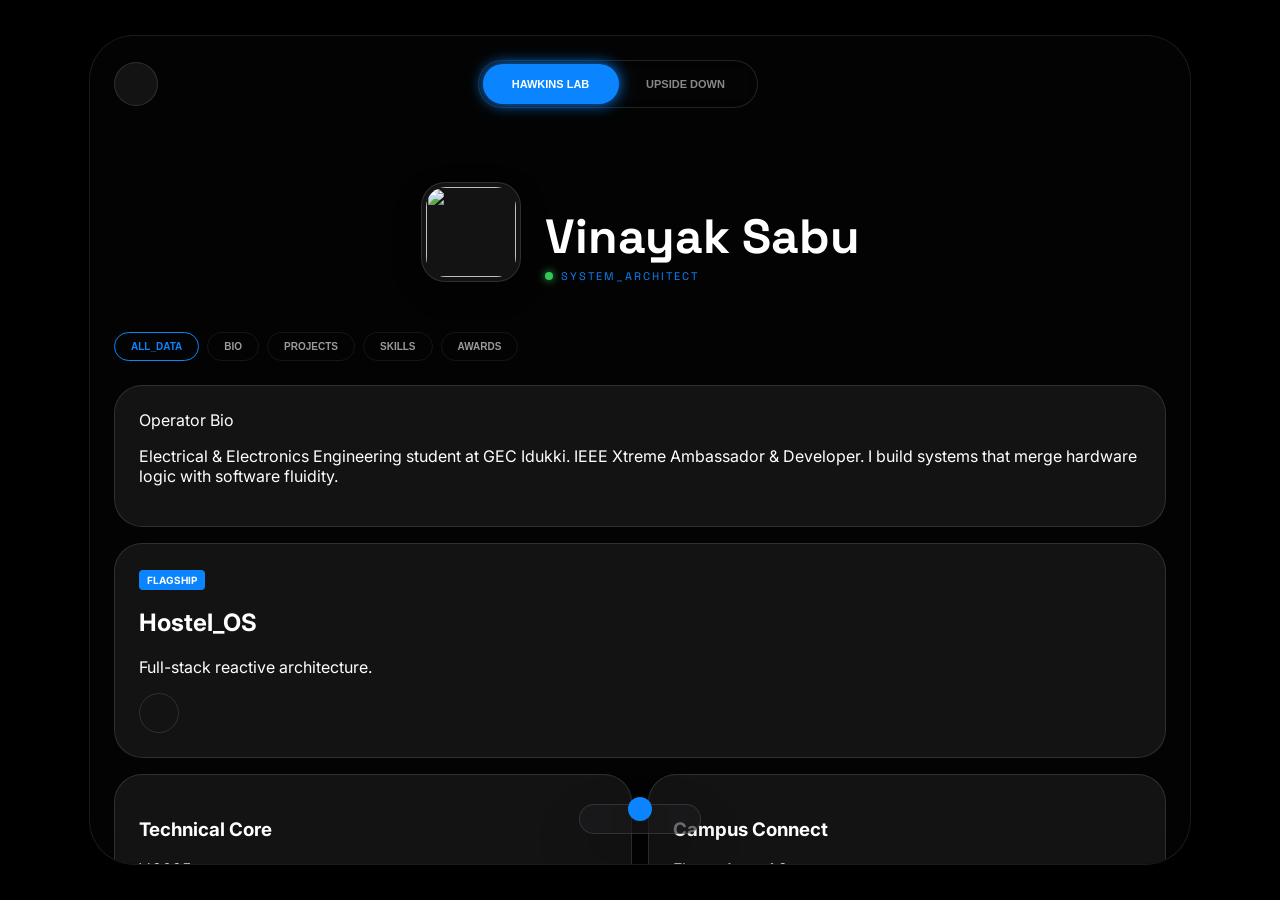
==== index.html @ 70ebb0f2 "vinayaksabu.dev" ====
<!DOCTYPE html>
<html lang="en">
<head>
    <meta charset="UTF-8">
    <meta name="viewport" content="width=device-width, initial-scale=1.0, maximum-scale=1.0, user-scalable=no">
    <title>Vinayak Sabu | Hawkins OS</title>
    
    <link rel="preconnect" href="https://fonts.googleapis.com">
    <link href="https://fonts.googleapis.com/css2?family=Inter:wght@400;500;600&family=Space+Grotesk:wght@500;700&display=swap" rel="stylesheet">
    
    <script src="https://cdn.tailwindcss.com"></script>
    <script src="https://unpkg.com/lucide@latest"></script>

    <link rel="stylesheet" href="style.css">
</head>
<body class="mode-eng theme-dark">

    <div class="bg-layer bg-lab"></div>
    <div class="bg-layer bg-upside"></div>
    <div class="particles-container"></div>
    <div class="vignette"></div>

    <main class="ios-frame">
        
        <header class="top-bar">
            <button class="circle-btn theme-toggle-btn" onclick="toggleTheme()">
                <div class="icon-stack">
                    <i data-lucide="sun" class="icon-sun"></i>
                    <i data-lucide="moon" class="icon-moon"></i>
                </div>
            </button>

            <div class="liquid-switch">
                <div class="blob-pill"></div>
                <button id="btn-eng" class="switch-txt active" onclick="setTab('eng')">HAWKINS LAB</button>
                <button id="btn-create" class="switch-txt" onclick="setTab('create')">UPSIDE DOWN</button>
            </div>

            <div style="width: 44px;"></div>
        </header>

        <div class="scroll-canvas">
            
            <div class="hero-id-container">
                <div class="hero-avatar-frame">
                    <img id="profile-img" src="https://images.unsplash.com/photo-1507003211169-0a1dd7228f2d?w=400&h=400&fit=crop" class="hero-img">
                    <div class="scan-line"></div>
                </div>
                <div class="hero-text-block">
                    <h1 class="glitch-name" data-text="Vinayak Sabu">Vinayak Sabu</h1>
                    <div class="id-badge">
                        <span class="status-indicator"></span>
                        <span id="role-label" class="mono-label">SYSTEM_ARCHITECT</span>
                    </div>
                </div>
            </div>

            <div class="content-grid">
                
                <div id="view-eng" class="view-layer active">
                    
                    <div class="filter-bar">
                        <button class="filter-btn active" onclick="filterGrid('all')">ALL_DATA</button>
                        <button class="filter-btn" onclick="filterGrid('about')">BIO</button>
                        <button class="filter-btn" onclick="filterGrid('project')">PROJECTS</button>
                        <button class="filter-btn" onclick="filterGrid('skill')">SKILLS</button>
                        <button class="filter-btn" onclick="filterGrid('award')">AWARDS</button>
                    </div>

                    <div class="bento-layout">
                        
                        <div class="glass-card full-width-card item-about">
                            <div class="p-6 flex flex-col justify-center h-full">
                                <div class="flex items-center gap-2 mb-3 opacity-60">
                                    <i data-lucide="fingerprint" class="w-4 h-4 text-accent"></i>
                                    <span class="text-[10px] font-mono tracking-widest uppercase">Operator Bio</span>
                                </div>
                                <p class="text-sm leading-relaxed opacity-90">
                                    Electrical & Electronics Engineering student at GEC Idukki. <span class="text-accent font-bold">IEEE Xtreme Ambassador</span> & Developer. I build systems that merge hardware logic with software fluidity.
                                </p>
                            </div>
                        </div>

                        <div class="glass-card full-width-card item-project group" onclick="openModal('hostel')">
                            <div class="card-inner flex flex-row items-center justify-between h-full p-6">
                                <div class="flex flex-col justify-between h-full">
                                    <span class="tech-tag">FLAGSHIP</span>
                                    <div>
                                        <h2 class="text-3xl font-bold font-display mb-1 mt-4">Hostel_OS</h2>
                                        <p class="text-sm opacity-70">Full-stack reactive architecture.</p>
                                    </div>
                                </div>
                                <div class="arrow-circle">
                                    <i data-lucide="arrow-right" class="w-6 h-6 text-accent"></i>
                                </div>
                            </div>
                        </div>

                        <div class="glass-card card-tall item-skill">
                            <div class="p-6 h-full flex flex-col">
                                <div class="flex items-center justify-between mb-6">
                                    <div class="flex items-center gap-2">
                                        <i data-lucide="cpu" class="w-5 h-5 text-accent"></i>
                                        <h3 class="font-bold text-lg font-display">Technical Core</h3>
                                    </div>
                                    <span class="text-[10px] font-mono opacity-50 border border-current px-1 rounded">V.2025</span>
                                </div>
                                
                                <div class="space-y-4">
                                    <div>
                                        <div class="flex justify-between text-[10px] font-bold mb-1 opacity-80">
                                            <span>C++ / PYTHON</span>
                                            <span>95%</span>
                                        </div>
                                        <div class="h-1.5 w-full bg-current/10 rounded-full overflow-hidden">
                                            <div class="h-full bg-accent w-[95%]"></div>
                                        </div>
                                    </div>
                                    <div>
                                        <div class="flex justify-between text-[10px] font-bold mb-1 opacity-80">
                                            <span>REACT / NODE</span>
                                            <span>85%</span>
                                        </div>
                                        <div class="h-1.5 w-full bg-current/10 rounded-full overflow-hidden">
                                            <div class="h-full bg-accent w-[85%]"></div>
                                        </div>
                                    </div>
                                    <div class="flex flex-wrap gap-2 mt-4 pt-4 border-t border-current/10">
                                        <span class="skill-pill">Firebase</span>
                                        <span class="skill-pill">SQL</span>
                                        <span class="skill-pill">Git</span>
                                        <span class="skill-pill">Flutter</span>
                                    </div>
                                </div>
                            </div>
                        </div>

                        <div class="glass-card card-tall item-project" onclick="openModal('mobile')">
                            <div class="p-6 h-full flex flex-col justify-between">
                                <i data-lucide="smartphone" class="w-8 h-8 text-accent"></i>
                                <div>
                                    <h3 class="text-xl font-bold font-display">Campus Connect</h3>
                                    <p class="text-xs opacity-60 mt-1">Flutter App v1.2</p>
                                </div>
                            </div>
                        </div>

                        <div class="glass-card stat-card item-award" onclick="openModal('extreme')">
                            <i data-lucide="zap" class="w-8 h-8 text-accent mb-2"></i>
                            <h3 class="text-4xl font-bold font-display">Top 5%</h3>
                            <p class="text-[10px] uppercase tracking-widest opacity-60">Global Rank</p>
                        </div>

                        <div class="glass-card stack-card item-skill">
                            <div class="p-6">
                                <i data-lucide="pen-tool" class="w-6 h-6 text-accent mb-3"></i>
                                <h3 class="font-bold text-sm mb-2">Design & Tools</h3>
                                <div class="flex flex-wrap gap-2 text-[10px] font-mono opacity-80">
                                    <span class="border border-current/20 px-2 py-1 rounded">Figma</span>
                                    <span class="border border-current/20 px-2 py-1 rounded">Photoshop</span>
                                    <span class="border border-current/20 px-2 py-1 rounded">Docker</span>
                                </div>
                            </div>
                        </div>

                    </div>
                </div>

                <div id="view-create" class="view-layer hidden-right">
                    <div class="masonry-layout">
                        <div class="glass-card insta-card col-span-2 h-[200px] relative overflow-hidden group">
                            <div class="absolute inset-0 bg-red-900/10 z-0"></div>
                            <div class="relative z-10 flex flex-col items-center justify-center h-full">
                                <i data-lucide="instagram" class="w-10 h-10 text-accent mb-3"></i>
                                <h2 class="text-4xl font-bold font-display text-accent tracking-tighter">@EL_VINU</h2>
                                <button class="mt-4 px-6 py-1.5 rounded-full border border-accent text-accent text-xs hover:bg-accent hover:text-white transition-colors font-bold uppercase tracking-widest">Enter The Void</button>
                            </div>
                        </div>
                        <div class="glass-card mall-card col-span-2 h-[160px] relative overflow-hidden group cursor-pointer">
                            <div class="absolute inset-0 bg-gradient-to-br from-purple-900/20 to-red-900/20 z-0"></div>
                            <div class="relative z-10 flex flex-col items-center justify-center h-full text-center p-4">
                                <span class="text-[9px] font-bold bg-accent text-white px-2 py-0.5 rounded mb-2 uppercase">Hub</span>
                                <h3 class="text-xl font-bold font-display mb-1">STARCOURT MALL</h3>
                                <p class="text-[9px] text-accent opacity-80 uppercase tracking-widest">Merch / Blogs / Recs</p>
                            </div>
                        </div>
                        <div class="glass-card card-tall relative overflow-hidden group" onclick="openModal('branding')">
                            <img src="https://images.unsplash.com/photo-1618005182384-a83a8bd57fbe?w=800&q=80" class="img-cover opacity-60 group-hover:opacity-100 transition-opacity">
                            <div class="absolute bottom-4 left-4 z-10">
                                <h3 class="text-xl font-bold text-accent font-display">Poster Art</h3>
                            </div>
                        </div>
                        <div class="glass-card media-card h-[180px]" onclick="openModal('promo')">
                            <img src="https://images.unsplash.com/photo-1574717024653-61fd2cf4d44c?w=800&q=80" class="img-cover">
                            <div class="play-overlay">
                                <div class="play-btn"><i data-lucide="play" class="w-4 h-4 fill-white text-white"></i></div>
                            </div>
                        </div>
                    </div>
                </div>

                <div class="footer-container">
                    <div class="glass-pill-row">
                        <a href="#" class="footer-btn">
                            <i data-lucide="coffee" class="w-4 h-4"></i>
                            <span>Buy Coffee</span>
                        </a>
                        <div class="divider-v"></div>
                        <a href="#" class="footer-btn">
                            <i data-lucide="qr-code" class="w-4 h-4"></i>
                            <span>UPI</span>
                        </a>
                        <div class="divider-v"></div>
                        <a href="mailto:hi@vinayak.dev" class="footer-btn">
                            <i data-lucide="mail" class="w-4 h-4"></i>
                            <span>Contact</span>
                        </a>
                    </div>
                </div>

            </div>
        </div>

        <nav class="glass-dock">
            <a href="#" class="dock-icon"><i data-lucide="linkedin"></i></a>
            <a href="#" class="dock-icon main"><span class="tooltip">RESUME</span><i data-lucide="file-text"></i></a>
            <a href="#" class="dock-icon"><i data-lucide="github"></i></a>
        </nav>

        <div id="modal-overlay" class="modal-wrapper">
            <div class="modal-backdrop" onclick="closeModal()"></div>
            <div class="modal-box">
                <button class="modal-close" onclick="closeModal()"><i data-lucide="x"></i></button>
                <div class="modal-header">
                    <img id="m-img" src="" alt="">
                    <div class="header-fade"></div>
                </div>
                <div class="modal-body">
                    <span id="m-cat" class="modal-tag">Category</span>
                    <h2 id="m-title" class="modal-title">Title</h2>
                    <p id="m-desc" class="modal-desc">Description text...</p>
                    <div class="modal-actions">
                        <button class="btn-primary w-full"><i data-lucide="download" class="w-4 h-4"></i> Download Report</button>
                        <div class="flex gap-3 mt-3">
                            <button class="btn-outline w-full">Photos</button>
                            <button class="btn-outline w-full">Video</button>
                        </div>
                    </div>
                </div>
            </div>
        </div>

    </main>

    <script src="script.js"></script>
</body>
</html>
---- style.css ----
/* --- VARIABLES --- */
:root {
    --font-ui: 'Inter', sans-serif;
    --font-display: 'Space Grotesk', sans-serif;
    --ease-spring: cubic-bezier(0.34, 1.56, 0.64, 1);

    /* Light */
    --bg-eng-light: #F2F2F7; --text-eng-light: #1C1C1E; --glass-eng-light: rgba(255, 255, 255, 0.75); --border-eng-light: rgba(255, 255, 255, 0.9); --accent-eng: #007AFF; 
    /* Dark */
    --bg-eng-dark: #000000; --text-eng-dark: #FFFFFF; --glass-eng-dark: rgba(28, 28, 30, 0.65); --border-eng-dark: rgba(255, 255, 255, 0.12); --accent-eng-dark: #0A84FF; 
    /* Creative */
    --bg-crt-light: #e5e0dc; --text-crt-light: #3d0000; --glass-crt-light: rgba(255, 255, 255, 0.6); --border-crt-light: rgba(139, 0, 0, 0.2); --accent-crt: #c41e3a;
    --bg-crt-dark: #050505; --text-crt-dark: #E0E0E0; --glass-crt-dark: rgba(40, 10, 10, 0.5); --border-crt-dark: rgba(255, 0, 0, 0.25); --accent-crt-dark: #FF3B30;
}

body.mode-eng.theme-dark { --bg: var(--bg-eng-dark); --text: var(--text-eng-dark); --glass: var(--glass-eng-dark); --border: var(--border-eng-dark); --accent: var(--accent-eng-dark); }
body.mode-eng.theme-light { --bg: var(--bg-eng-light); --text: var(--text-eng-light); --glass: var(--glass-eng-light); --border: var(--border-eng-light); --accent: var(--accent-eng); }
body.mode-create.theme-dark { --bg: var(--bg-crt-dark); --text: var(--text-crt-dark); --glass: var(--glass-crt-dark); --border: var(--border-crt-dark); --accent: var(--accent-crt-dark); }
body.mode-create.theme-light { --bg: var(--bg-crt-light); --text: var(--text-crt-light); --glass: var(--glass-crt-light); --border: var(--border-crt-light); --accent: var(--accent-crt); }

* { box-sizing: border-box; }
body { margin: 0; font-family: var(--font-ui); background: #000; color: var(--text); height: 100vh; overflow: hidden; display: flex; justify-content: center; align-items: center; transition: all 0.6s ease; }

/* BACKGROUNDS */
.bg-layer { position: fixed; inset: 0; z-index: -2; transition: opacity 0.8s ease; }
.bg-lab { background: radial-gradient(circle at 50% 50%, var(--bg), #000); }
.bg-upside { background: radial-gradient(circle at 50% 50%, var(--bg), #000); opacity: 0; }
body.mode-create .bg-lab { opacity: 0; }
body.mode-create .bg-upside { opacity: 1; }
.vignette { position: fixed; inset: 0; z-index: -1; pointer-events: none; background: radial-gradient(circle, transparent 60%, rgba(0,0,0,0.4) 100%); }
.particles-container { position: fixed; inset: 0; pointer-events: none; z-index: -1; opacity: 0; transition: opacity 0.5s; background-image: radial-gradient(2px 2px at 20px 30px, #fff, transparent), radial-gradient(2px 2px at 50px 160px, #ddd, transparent); background-size: 300px 300px; animation: floatAsh 20s linear infinite; }
body.mode-create .particles-container { opacity: 0.3; }
@keyframes floatAsh { from { background-position: 0 0; } to { background-position: 0 -300px; } }

/* FRAME */
.ios-frame { width: 100%; height: 100%; position: relative; display: flex; flex-direction: column; overflow: hidden; transition: all 0.5s ease; }
@media(min-width: 768px) { .ios-frame { max-width: 1100px; height: 92vh; border-radius: 44px; background: rgba(255,255,255,0.01); box-shadow: 0 0 0 1px rgba(255,255,255,0.1), 0 50px 100px -20px rgba(0,0,0,0.5); backdrop-filter: blur(30px); } }

/* HEADER */
.top-bar { padding: 24px; display: flex; justify-content: center; align-items: center; position: relative; z-index: 50; }
.theme-toggle-btn { position: absolute; left: 24px; width: 44px; height: 44px; border-radius: 50%; background: var(--glass); border: 1px solid var(--border); display: flex; align-items: center; justify-content: center; color: var(--text); cursor: pointer; transition: 0.3s; z-index: 60; }
.icon-stack { position: relative; width: 20px; height: 20px; }
.icon-sun, .icon-moon { position: absolute; transition: 0.4s var(--ease-spring); }
.icon-moon { opacity: 0; transform: rotate(90deg) scale(0.5); }
body.theme-dark .icon-sun { opacity: 0; transform: rotate(-90deg) scale(0.5); }
body.theme-dark .icon-moon { opacity: 1; transform: rotate(0) scale(1); }

.liquid-switch { position: relative; width: 280px; height: 48px; background: rgba(0,0,0,0.1); border-radius: 100px; display: flex; align-items: center; padding: 4px; border: 1px solid var(--border); backdrop-filter: blur(10px); }
body.theme-light .liquid-switch { background: rgba(255,255,255,0.5); }
.blob-pill { position: absolute; left: 4px; width: 136px; height: 40px; background: var(--accent); border-radius: 100px; transition: transform 0.5s var(--ease-spring), background 0.5s; box-shadow: 0 0 15px var(--accent); }
.liquid-switch.switched .blob-pill { transform: translateX(136px); }
.switch-txt { flex: 1; position: relative; z-index: 10; background: none; border: none; font-size: 11px; font-weight: 700; color: #888; cursor: pointer; transition: color 0.3s; }
.switch-txt.active { color: #fff; }

/* HERO (HOLOGRAPHIC ID) */
.hero-id-container { display: flex; align-items: center; justify-content: center; gap: 24px; margin: 40px 24px; min-height: 120px; }
.hero-avatar-frame { width: 100px; height: 100px; border-radius: 24px; border: 1px solid var(--border); padding: 4px; background: var(--glass); position: relative; overflow: hidden; box-shadow: 0 10px 30px rgba(0,0,0,0.2); }
.hero-img { width: 100%; height: 100%; object-fit: cover; border-radius: 20px; }
.scan-line { position: absolute; inset: 0; background: linear-gradient(to bottom, transparent, var(--accent), transparent); opacity: 0.3; height: 100%; transform: translateY(-100%); animation: scan 4s ease-in-out infinite; pointer-events: none; }
@keyframes scan { 0% { transform: translateY(-120%); } 100% { transform: translateY(120%); } }
.hero-text-block { text-align: left; }
.glitch-name { font-family: var(--font-display); font-size: 3rem; font-weight: 700; line-height: 1; margin-bottom: 8px; }
.id-badge { display: flex; align-items: center; gap: 8px; }
.status-indicator { width: 8px; height: 8px; background: #34c759; border-radius: 50%; box-shadow: 0 0 8px #34c759; }
.mono-label { font-family: 'Space Grotesk'; font-size: 11px; letter-spacing: 2px; color: var(--accent); }

/* FILTER BAR */
.filter-bar { display: flex; gap: 8px; margin-bottom: 20px; overflow-x: auto; padding-bottom: 4px; }
.filter-btn { background: transparent; border: 1px solid var(--border); color: var(--text); padding: 8px 16px; border-radius: 100px; font-size: 10px; font-weight: 700; cursor: pointer; transition: 0.3s; opacity: 0.6; }
.filter-btn:hover, .filter-btn.active { opacity: 1; border-color: var(--accent); color: var(--accent); background: rgba(0,0,0,0.05); }

/* GRID & CARDS */
.scroll-canvas { flex: 1; overflow-y: auto; padding: 0 24px 120px 24px; scrollbar-width: none; }
.view-layer { display: none; animation: popUp 0.5s var(--ease-spring); }
.view-layer.active { display: block; }
@keyframes popUp { from { opacity: 0; transform: scale(0.98); } to { opacity: 1; transform: scale(1); } }

.bento-layout, .masonry-layout { display: grid; gap: 16px; grid-template-columns: 1fr; }
@media(min-width: 600px) { 
    .bento-layout, .masonry-layout { grid-template-columns: 1fr 1fr; }
    .full-width-card, .col-span-2 { grid-column: span 2; }
    .card-tall { grid-row: span 2; }
}

.glass-card { background: var(--glass); backdrop-filter: blur(40px); border: 1px solid var(--border); border-radius: 28px; padding: 24px; cursor: pointer; overflow: hidden; position: relative; transition: transform 0.3s var(--ease-spring), border-color 0.3s; }
.glass-card:hover { transform: translateY(-6px); border-color: var(--accent); }

.skill-pill { font-size: 9px; border: 1px solid var(--border); padding: 4px 8px; border-radius: 4px; opacity: 0.8; }
.tech-tag { font-size: 10px; font-weight: 700; color: #fff; background: var(--accent); padding: 4px 8px; border-radius: 4px; }
.arrow-circle { width: 40px; height: 40px; border-radius: 50%; border: 1px solid var(--border); display: flex; align-items: center; justify-content: center; }
.img-cover { width: 100%; height: 100%; object-fit: cover; transition: 0.5s; }
.glass-card:hover .img-cover { transform: scale(1.05); }

/* FOOTER */
.footer-container { margin-top: 40px; display: flex; justify-content: center; padding-bottom: 20px; }
.glass-pill-row { background: var(--glass); border: 1px solid var(--border); border-radius: 100px; padding: 8px 24px; display: flex; align-items: center; gap: 20px; backdrop-filter: blur(20px); }
.footer-btn { display: flex; align-items: center; gap: 8px; color: var(--text); font-size: 11px; font-weight: 600; text-decoration: none; opacity: 0.7; transition: 0.2s; }
.footer-btn:hover { opacity: 1; color: var(--accent); }
.divider-v { width: 1px; height: 16px; background: var(--border); }

/* DOCK */
.glass-dock { position: absolute; bottom: 30px; left: 50%; transform: translateX(-50%); background: var(--glass); border: 1px solid var(--border); border-radius: 100px; padding: 12px 24px; display: flex; gap: 24px; box-shadow: 0 20px 50px rgba(0,0,0,0.2); z-index: 100; }
.dock-icon { color: var(--text); opacity: 0.6; transition: 0.3s; } .dock-icon:hover { opacity: 1; transform: translateY(-5px); color: var(--accent); }
.dock-icon.main { background: var(--accent); color: #fff; padding: 12px; border-radius: 50%; margin-top: -20px; box-shadow: 0 10px 20px rgba(0,0,0,0.2); opacity: 1; }
.tooltip { position: absolute; top: -35px; left: 50%; transform: translateX(-50%); background: var(--text); color: var(--bg); font-size: 9px; font-weight: 700; padding: 2px 6px; border-radius: 4px; opacity: 0; transition: 0.2s; pointer-events: none; }
.dock-icon.main:hover .tooltip { opacity: 1; top: -40px; }

/* MODAL */
.modal-wrapper { position: fixed; inset: 0; z-index: 200; display: flex; justify-content: center; align-items: center; opacity: 0; pointer-events: none; transition: 0.3s; }
.modal-wrapper.active { opacity: 1; pointer-events: all; }
.modal-backdrop { position: absolute; inset: 0; background: rgba(0,0,0,0.6); backdrop-filter: blur(15px); }
.modal-box { position: relative; width: 90%; max-width: 440px; background: var(--bg); border: 1px solid var(--border); border-radius: 32px; overflow: hidden; transform: scale(0.9) translateY(20px); transition: 0.4s var(--ease-spring); }
.modal-wrapper.active .modal-box { transform: scale(1) translateY(0); }
.modal-header img { width: 100%; height: 200px; object-fit: cover; }
.modal-body { padding: 24px; }
.modal-close { position: absolute; top: 16px; right: 16px; background: rgba(0,0,0,0.3); color: #fff; width: 32px; height: 32px; border-radius: 50%; display: flex; align-items: center; justify-content: center; cursor: pointer; }
.btn-primary { background: var(--text); color: var(--bg); width: 100%; padding: 14px; border-radius: 14px; font-weight: 700; border: none; cursor: pointer; display: flex; justify-content: center; gap: 8px; }
.btn-outline { width: 100%; padding: 12px; border-radius: 14px; background: var(--bg); border: 1px solid var(--border); color: var(--text); font-weight: 600; font-size: 13px; cursor: pointer; transition: 0.2s; }
.btn-outline:hover { background: var(--glass); border-color: var(--accent); }
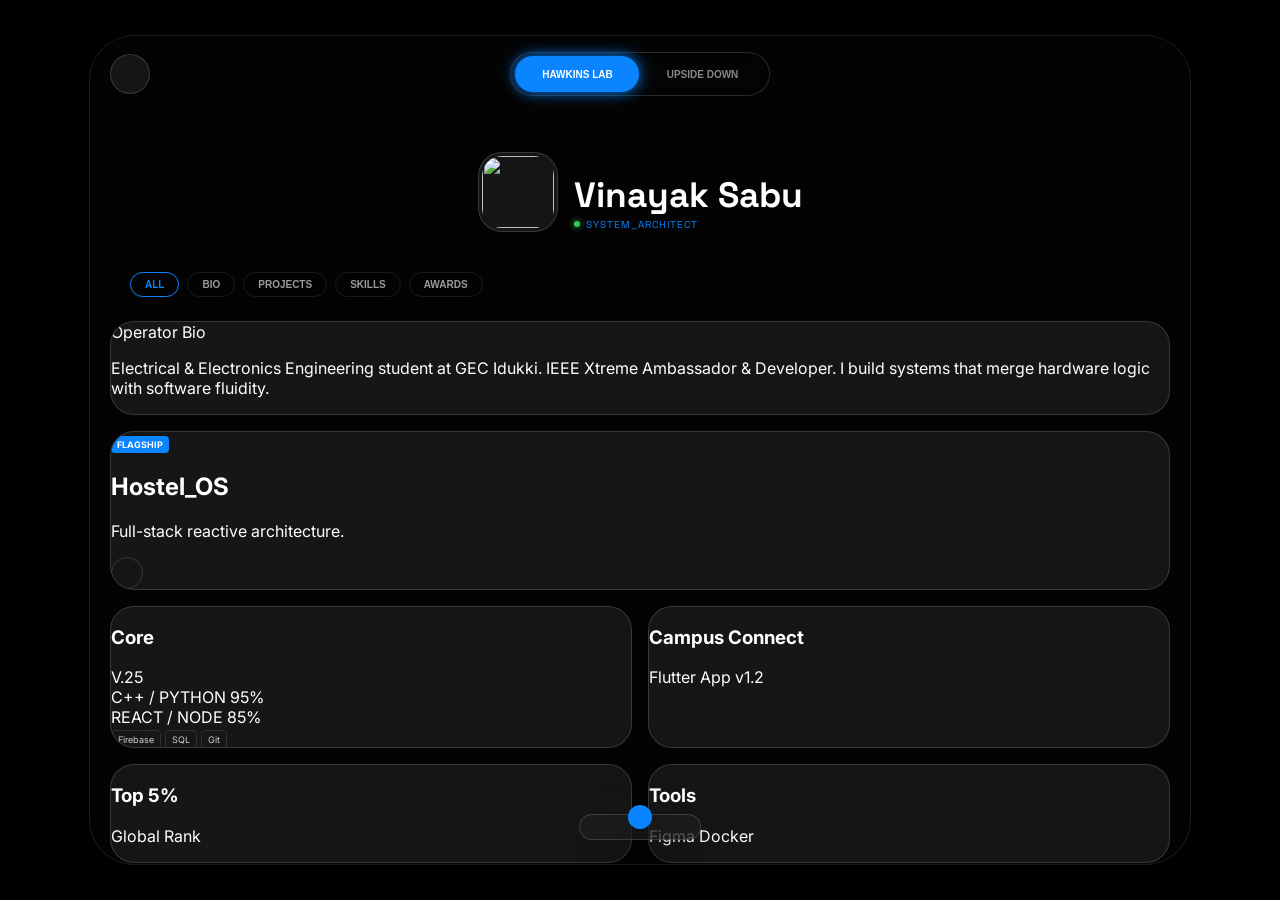
==== commit 50d763ef: "layout fix" ====
--- a/index.html
+++ b/index.html
@@ -36,8 +36,7 @@
                 <button id="btn-create" class="switch-txt" onclick="setTab('create')">UPSIDE DOWN</button>
             </div>
 
-            <div style="width: 44px;"></div>
-        </header>
+            <div style="width: 40px;"></div> </header>
 
         <div class="scroll-canvas">
             
@@ -60,7 +59,7 @@
                 <div id="view-eng" class="view-layer active">
                     
                     <div class="filter-bar">
-                        <button class="filter-btn active" onclick="filterGrid('all')">ALL_DATA</button>
+                        <button class="filter-btn active" onclick="filterGrid('all')">ALL</button>
                         <button class="filter-btn" onclick="filterGrid('about')">BIO</button>
                         <button class="filter-btn" onclick="filterGrid('project')">PROJECTS</button>
                         <button class="filter-btn" onclick="filterGrid('skill')">SKILLS</button>
@@ -101,9 +100,9 @@
                                 <div class="flex items-center justify-between mb-6">
                                     <div class="flex items-center gap-2">
                                         <i data-lucide="cpu" class="w-5 h-5 text-accent"></i>
-                                        <h3 class="font-bold text-lg font-display">Technical Core</h3>
-                                    </div>
-                                    <span class="text-[10px] font-mono opacity-50 border border-current px-1 rounded">V.2025</span>
+                                        <h3 class="font-bold text-lg font-display">Core</h3>
+                                    </div>
+                                    <span class="text-[10px] font-mono opacity-50 border border-current px-1 rounded">V.25</span>
                                 </div>
                                 
                                 <div class="space-y-4">
@@ -129,7 +128,6 @@
                                         <span class="skill-pill">Firebase</span>
                                         <span class="skill-pill">SQL</span>
                                         <span class="skill-pill">Git</span>
-                                        <span class="skill-pill">Flutter</span>
                                     </div>
                                 </div>
                             </div>
@@ -146,18 +144,19 @@
                         </div>
 
                         <div class="glass-card stat-card item-award" onclick="openModal('extreme')">
-                            <i data-lucide="zap" class="w-8 h-8 text-accent mb-2"></i>
-                            <h3 class="text-4xl font-bold font-display">Top 5%</h3>
-                            <p class="text-[10px] uppercase tracking-widest opacity-60">Global Rank</p>
+                            <div class="p-6 flex flex-col justify-center h-full">
+                                <i data-lucide="zap" class="w-8 h-8 text-accent mb-2"></i>
+                                <h3 class="text-4xl font-bold font-display">Top 5%</h3>
+                                <p class="text-[10px] uppercase tracking-widest opacity-60">Global Rank</p>
+                            </div>
                         </div>
 
                         <div class="glass-card stack-card item-skill">
                             <div class="p-6">
                                 <i data-lucide="pen-tool" class="w-6 h-6 text-accent mb-3"></i>
-                                <h3 class="font-bold text-sm mb-2">Design & Tools</h3>
+                                <h3 class="font-bold text-sm mb-2">Tools</h3>
                                 <div class="flex flex-wrap gap-2 text-[10px] font-mono opacity-80">
                                     <span class="border border-current/20 px-2 py-1 rounded">Figma</span>
-                                    <span class="border border-current/20 px-2 py-1 rounded">Photoshop</span>
                                     <span class="border border-current/20 px-2 py-1 rounded">Docker</span>
                                 </div>
                             </div>
@@ -203,7 +202,7 @@
                     <div class="glass-pill-row">
                         <a href="#" class="footer-btn">
                             <i data-lucide="coffee" class="w-4 h-4"></i>
-                            <span>Buy Coffee</span>
+                            <span>Support</span>
                         </a>
                         <div class="divider-v"></div>
                         <a href="#" class="footer-btn">
--- a/style.css
+++ b/style.css
@@ -1,25 +1,49 @@
-/* --- VARIABLES --- */
+/* --- 1. SYSTEM VARIABLES --- */
 :root {
     --font-ui: 'Inter', sans-serif;
     --font-display: 'Space Grotesk', sans-serif;
     --ease-spring: cubic-bezier(0.34, 1.56, 0.64, 1);
 
-    /* Light */
-    --bg-eng-light: #F2F2F7; --text-eng-light: #1C1C1E; --glass-eng-light: rgba(255, 255, 255, 0.75); --border-eng-light: rgba(255, 255, 255, 0.9); --accent-eng: #007AFF; 
-    /* Dark */
-    --bg-eng-dark: #000000; --text-eng-dark: #FFFFFF; --glass-eng-dark: rgba(28, 28, 30, 0.65); --border-eng-dark: rgba(255, 255, 255, 0.12); --accent-eng-dark: #0A84FF; 
-    /* Creative */
-    --bg-crt-light: #e5e0dc; --text-crt-light: #3d0000; --glass-crt-light: rgba(255, 255, 255, 0.6); --border-crt-light: rgba(139, 0, 0, 0.2); --accent-crt: #c41e3a;
-    --bg-crt-dark: #050505; --text-crt-dark: #E0E0E0; --glass-crt-dark: rgba(40, 10, 10, 0.5); --border-crt-dark: rgba(255, 0, 0, 0.25); --accent-crt-dark: #FF3B30;
-}
-
+    /* Light Mode */
+    --bg-eng-light: #F2F2F7; --text-eng-light: #1C1C1E; 
+    --glass-eng-light: rgba(255, 255, 255, 0.85); 
+    --border-eng-light: rgba(255, 255, 255, 0.9); 
+    --accent-eng: #007AFF; 
+
+    /* Dark Mode */
+    --bg-eng-dark: #000000; --text-eng-dark: #FFFFFF; 
+    --glass-eng-dark: rgba(28, 28, 30, 0.75); 
+    --border-eng-dark: rgba(255, 255, 255, 0.15); 
+    --accent-eng-dark: #0A84FF; 
+
+    /* Creative Mode */
+    --bg-crt-light: #e5e0dc; --text-crt-light: #3d0000; 
+    --glass-crt-light: rgba(255, 255, 255, 0.7); 
+    --border-crt-light: rgba(139, 0, 0, 0.2); 
+    --accent-crt: #c41e3a;
+    
+    --bg-crt-dark: #050505; --text-crt-dark: #E0E0E0; 
+    --glass-crt-dark: rgba(40, 10, 10, 0.6); 
+    --border-crt-dark: rgba(255, 0, 0, 0.25); 
+    --accent-crt-dark: #FF3B30;
+}
+
+/* Theme Mapping */
 body.mode-eng.theme-dark { --bg: var(--bg-eng-dark); --text: var(--text-eng-dark); --glass: var(--glass-eng-dark); --border: var(--border-eng-dark); --accent: var(--accent-eng-dark); }
 body.mode-eng.theme-light { --bg: var(--bg-eng-light); --text: var(--text-eng-light); --glass: var(--glass-eng-light); --border: var(--border-eng-light); --accent: var(--accent-eng); }
 body.mode-create.theme-dark { --bg: var(--bg-crt-dark); --text: var(--text-crt-dark); --glass: var(--glass-crt-dark); --border: var(--border-crt-dark); --accent: var(--accent-crt-dark); }
 body.mode-create.theme-light { --bg: var(--bg-crt-light); --text: var(--text-crt-light); --glass: var(--glass-crt-light); --border: var(--border-crt-light); --accent: var(--accent-crt); }
 
 * { box-sizing: border-box; }
-body { margin: 0; font-family: var(--font-ui); background: #000; color: var(--text); height: 100vh; overflow: hidden; display: flex; justify-content: center; align-items: center; transition: all 0.6s ease; }
+
+/* MOBILE HEIGHT FIX: Use dvh (Dynamic Viewport Height) */
+body { 
+    margin: 0; font-family: var(--font-ui); background: #000; color: var(--text); 
+    height: 100dvh; /* Fixes address bar cutoff */
+    overflow: hidden; 
+    display: flex; justify-content: center; align-items: center; 
+    transition: all 0.6s ease; 
+}
 
 /* BACKGROUNDS */
 .bg-layer { position: fixed; inset: 0; z-index: -2; transition: opacity 0.8s ease; }
@@ -33,73 +57,140 @@
 @keyframes floatAsh { from { background-position: 0 0; } to { background-position: 0 -300px; } }
 
 /* FRAME */
-.ios-frame { width: 100%; height: 100%; position: relative; display: flex; flex-direction: column; overflow: hidden; transition: all 0.5s ease; }
-@media(min-width: 768px) { .ios-frame { max-width: 1100px; height: 92vh; border-radius: 44px; background: rgba(255,255,255,0.01); box-shadow: 0 0 0 1px rgba(255,255,255,0.1), 0 50px 100px -20px rgba(0,0,0,0.5); backdrop-filter: blur(30px); } }
-
-/* HEADER */
-.top-bar { padding: 24px; display: flex; justify-content: center; align-items: center; position: relative; z-index: 50; }
-.theme-toggle-btn { position: absolute; left: 24px; width: 44px; height: 44px; border-radius: 50%; background: var(--glass); border: 1px solid var(--border); display: flex; align-items: center; justify-content: center; color: var(--text); cursor: pointer; transition: 0.3s; z-index: 60; }
-.icon-stack { position: relative; width: 20px; height: 20px; }
+.ios-frame { 
+    width: 100%; height: 100%; position: relative; 
+    display: flex; flex-direction: column; overflow: hidden; 
+}
+@media(min-width: 768px) { 
+    .ios-frame { max-width: 1100px; height: 92vh; border-radius: 44px; background: rgba(255,255,255,0.01); box-shadow: 0 0 0 1px rgba(255,255,255,0.1), 0 50px 100px -20px rgba(0,0,0,0.5); backdrop-filter: blur(30px); } 
+}
+
+/* --- HEADER FIXES --- */
+.top-bar { 
+    padding: 16px 20px; 
+    display: flex; 
+    justify-content: space-between; /* Ensures spacing between toggle/switch */
+    align-items: center; 
+    position: relative; 
+    z-index: 50; 
+    gap: 10px; /* Prevents touching */
+}
+
+/* Toggle Button */
+.theme-toggle-btn { 
+    width: 40px; height: 40px; border-radius: 50%; 
+    background: var(--glass); border: 1px solid var(--border); 
+    display: flex; align-items: center; justify-content: center; 
+    color: var(--text); cursor: pointer; transition: 0.3s; 
+    flex-shrink: 0; /* Prevents squishing on mobile */
+    position: relative; /* Changed from absolute to relative for mobile flex layout */
+    left: auto;
+}
+
+/* Switch Container */
+.liquid-switch { 
+    position: relative; 
+    width: 100%; max-width: 260px; height: 44px; 
+    background: rgba(0,0,0,0.1); border-radius: 100px; 
+    display: flex; align-items: center; padding: 4px; 
+    border: 1px solid var(--border); backdrop-filter: blur(10px);
+    flex-grow: 1; /* Allows it to fill space on mobile */
+}
+body.theme-light .liquid-switch { background: rgba(255,255,255,0.5); }
+
+/* Switch Blob */
+.blob-pill { 
+    position: absolute; left: 4px; width: 48%; height: 36px; /* Use % for responsiveness */
+    background: var(--accent); border-radius: 100px; 
+    transition: transform 0.5s var(--ease-spring), background 0.5s; 
+    box-shadow: 0 0 15px var(--accent); 
+}
+.liquid-switch.switched .blob-pill { transform: translateX(100%); left: 2%; } /* Adjust slide for % width */
+
+.switch-txt { 
+    flex: 1; position: relative; z-index: 10; background: none; border: none; 
+    font-size: 10px; font-weight: 700; color: #888; cursor: pointer; transition: color 0.3s; 
+    white-space: nowrap; /* Prevent text wrapping */
+}
+.switch-txt.active { color: #fff; }
+
+.icon-stack { position: relative; width: 18px; height: 18px; }
 .icon-sun, .icon-moon { position: absolute; transition: 0.4s var(--ease-spring); }
 .icon-moon { opacity: 0; transform: rotate(90deg) scale(0.5); }
 body.theme-dark .icon-sun { opacity: 0; transform: rotate(-90deg) scale(0.5); }
 body.theme-dark .icon-moon { opacity: 1; transform: rotate(0) scale(1); }
 
-.liquid-switch { position: relative; width: 280px; height: 48px; background: rgba(0,0,0,0.1); border-radius: 100px; display: flex; align-items: center; padding: 4px; border: 1px solid var(--border); backdrop-filter: blur(10px); }
-body.theme-light .liquid-switch { background: rgba(255,255,255,0.5); }
-.blob-pill { position: absolute; left: 4px; width: 136px; height: 40px; background: var(--accent); border-radius: 100px; transition: transform 0.5s var(--ease-spring), background 0.5s; box-shadow: 0 0 15px var(--accent); }
-.liquid-switch.switched .blob-pill { transform: translateX(136px); }
-.switch-txt { flex: 1; position: relative; z-index: 10; background: none; border: none; font-size: 11px; font-weight: 700; color: #888; cursor: pointer; transition: color 0.3s; }
-.switch-txt.active { color: #fff; }
-
 /* HERO (HOLOGRAPHIC ID) */
-.hero-id-container { display: flex; align-items: center; justify-content: center; gap: 24px; margin: 40px 24px; min-height: 120px; }
-.hero-avatar-frame { width: 100px; height: 100px; border-radius: 24px; border: 1px solid var(--border); padding: 4px; background: var(--glass); position: relative; overflow: hidden; box-shadow: 0 10px 30px rgba(0,0,0,0.2); }
+.hero-id-container { display: flex; align-items: center; justify-content: center; gap: 16px; margin: 30px 24px; min-height: 100px; }
+.hero-avatar-frame { 
+    width: 80px; height: 80px; border-radius: 24px; 
+    border: 1px solid var(--border); padding: 3px; background: var(--glass); 
+    position: relative; overflow: hidden; box-shadow: 0 10px 20px rgba(0,0,0,0.1); 
+    flex-shrink: 0; 
+}
 .hero-img { width: 100%; height: 100%; object-fit: cover; border-radius: 20px; }
 .scan-line { position: absolute; inset: 0; background: linear-gradient(to bottom, transparent, var(--accent), transparent); opacity: 0.3; height: 100%; transform: translateY(-100%); animation: scan 4s ease-in-out infinite; pointer-events: none; }
 @keyframes scan { 0% { transform: translateY(-120%); } 100% { transform: translateY(120%); } }
 .hero-text-block { text-align: left; }
-.glitch-name { font-family: var(--font-display); font-size: 3rem; font-weight: 700; line-height: 1; margin-bottom: 8px; }
-.id-badge { display: flex; align-items: center; gap: 8px; }
-.status-indicator { width: 8px; height: 8px; background: #34c759; border-radius: 50%; box-shadow: 0 0 8px #34c759; }
-.mono-label { font-family: 'Space Grotesk'; font-size: 11px; letter-spacing: 2px; color: var(--accent); }
+.glitch-name { font-family: var(--font-display); font-size: 2.2rem; font-weight: 700; line-height: 1; margin-bottom: 6px; }
+.id-badge { display: flex; align-items: center; gap: 6px; }
+.status-indicator { width: 6px; height: 6px; background: #34c759; border-radius: 50%; box-shadow: 0 0 6px #34c759; }
+.mono-label { font-family: 'Space Grotesk'; font-size: 10px; letter-spacing: 1px; color: var(--accent); }
 
 /* FILTER BAR */
-.filter-bar { display: flex; gap: 8px; margin-bottom: 20px; overflow-x: auto; padding-bottom: 4px; }
-.filter-btn { background: transparent; border: 1px solid var(--border); color: var(--text); padding: 8px 16px; border-radius: 100px; font-size: 10px; font-weight: 700; cursor: pointer; transition: 0.3s; opacity: 0.6; }
+.filter-bar { display: flex; gap: 8px; margin-bottom: 20px; overflow-x: auto; padding-bottom: 4px; padding-left: 20px; padding-right: 20px; }
+.filter-btn { background: transparent; border: 1px solid var(--border); color: var(--text); padding: 6px 14px; border-radius: 100px; font-size: 10px; font-weight: 700; cursor: pointer; transition: 0.3s; opacity: 0.6; white-space: nowrap; }
 .filter-btn:hover, .filter-btn.active { opacity: 1; border-color: var(--accent); color: var(--accent); background: rgba(0,0,0,0.05); }
 
 /* GRID & CARDS */
-.scroll-canvas { flex: 1; overflow-y: auto; padding: 0 24px 120px 24px; scrollbar-width: none; }
-.view-layer { display: none; animation: popUp 0.5s var(--ease-spring); }
+.scroll-canvas { 
+    flex: 1; overflow-y: auto; 
+    padding: 0 0 140px 0; /* Extra padding at bottom so dock doesn't cover content */
+    scrollbar-width: none; 
+}
+.view-layer { display: none; padding: 0 20px; animation: popUp 0.5s var(--ease-spring); }
 .view-layer.active { display: block; }
 @keyframes popUp { from { opacity: 0; transform: scale(0.98); } to { opacity: 1; transform: scale(1); } }
 
-.bento-layout, .masonry-layout { display: grid; gap: 16px; grid-template-columns: 1fr; }
+.bento-layout, .masonry-layout { 
+    display: grid; gap: 12px; 
+    grid-template-columns: 1fr 1fr; /* 2 Columns Mobile */
+}
 @media(min-width: 600px) { 
-    .bento-layout, .masonry-layout { grid-template-columns: 1fr 1fr; }
-    .full-width-card, .col-span-2 { grid-column: span 2; }
-    .card-tall { grid-row: span 2; }
-}
-
-.glass-card { background: var(--glass); backdrop-filter: blur(40px); border: 1px solid var(--border); border-radius: 28px; padding: 24px; cursor: pointer; overflow: hidden; position: relative; transition: transform 0.3s var(--ease-spring), border-color 0.3s; }
-.glass-card:hover { transform: translateY(-6px); border-color: var(--accent); }
-
-.skill-pill { font-size: 9px; border: 1px solid var(--border); padding: 4px 8px; border-radius: 4px; opacity: 0.8; }
-.tech-tag { font-size: 10px; font-weight: 700; color: #fff; background: var(--accent); padding: 4px 8px; border-radius: 4px; }
-.arrow-circle { width: 40px; height: 40px; border-radius: 50%; border: 1px solid var(--border); display: flex; align-items: center; justify-content: center; }
+    .bento-layout, .masonry-layout { gap: 16px; }
+}
+/* Mobile Spans */
+.full-width-card, .col-span-2 { grid-column: span 2; }
+
+.glass-card { background: var(--glass); backdrop-filter: blur(40px); border: 1px solid var(--border); border-radius: 24px; overflow: hidden; cursor: pointer; position: relative; transition: transform 0.3s var(--ease-spring), border-color 0.3s; }
+.glass-card:hover { transform: translateY(-4px); border-color: var(--accent); }
+
+.skill-pill { font-size: 9px; border: 1px solid var(--border); padding: 3px 6px; border-radius: 4px; opacity: 0.8; }
+.tech-tag { font-size: 9px; font-weight: 700; color: #fff; background: var(--accent); padding: 3px 6px; border-radius: 4px; }
+.arrow-circle { width: 32px; height: 32px; border-radius: 50%; border: 1px solid var(--border); display: flex; align-items: center; justify-content: center; }
 .img-cover { width: 100%; height: 100%; object-fit: cover; transition: 0.5s; }
 .glass-card:hover .img-cover { transform: scale(1.05); }
 
 /* FOOTER */
-.footer-container { margin-top: 40px; display: flex; justify-content: center; padding-bottom: 20px; }
-.glass-pill-row { background: var(--glass); border: 1px solid var(--border); border-radius: 100px; padding: 8px 24px; display: flex; align-items: center; gap: 20px; backdrop-filter: blur(20px); }
-.footer-btn { display: flex; align-items: center; gap: 8px; color: var(--text); font-size: 11px; font-weight: 600; text-decoration: none; opacity: 0.7; transition: 0.2s; }
+.footer-container { margin-top: 30px; display: flex; justify-content: center; padding-bottom: 10px; }
+.glass-pill-row { background: var(--glass); border: 1px solid var(--border); border-radius: 100px; padding: 8px 20px; display: flex; align-items: center; gap: 16px; backdrop-filter: blur(20px); }
+.footer-btn { display: flex; align-items: center; gap: 6px; color: var(--text); font-size: 10px; font-weight: 600; text-decoration: none; opacity: 0.7; transition: 0.2s; }
 .footer-btn:hover { opacity: 1; color: var(--accent); }
-.divider-v { width: 1px; height: 16px; background: var(--border); }
-
-/* DOCK */
-.glass-dock { position: absolute; bottom: 30px; left: 50%; transform: translateX(-50%); background: var(--glass); border: 1px solid var(--border); border-radius: 100px; padding: 12px 24px; display: flex; gap: 24px; box-shadow: 0 20px 50px rgba(0,0,0,0.2); z-index: 100; }
+.divider-v { width: 1px; height: 12px; background: var(--border); }
+
+/* DOCK (Fixed Cutoff) */
+.glass-dock { 
+    position: absolute; 
+    bottom: 24px; /* Lifted up */
+    left: 50%; transform: translateX(-50%); 
+    background: var(--glass); border: 1px solid var(--border); 
+    border-radius: 100px; padding: 10px 24px; 
+    display: flex; gap: 24px; 
+    box-shadow: 0 20px 50px rgba(0,0,0,0.3); 
+    z-index: 100; 
+    /* Safe Area for iPhone X and newer */
+    margin-bottom: env(safe-area-inset-bottom);
+}
 .dock-icon { color: var(--text); opacity: 0.6; transition: 0.3s; } .dock-icon:hover { opacity: 1; transform: translateY(-5px); color: var(--accent); }
 .dock-icon.main { background: var(--accent); color: #fff; padding: 12px; border-radius: 50%; margin-top: -20px; box-shadow: 0 10px 20px rgba(0,0,0,0.2); opacity: 1; }
 .tooltip { position: absolute; top: -35px; left: 50%; transform: translateX(-50%); background: var(--text); color: var(--bg); font-size: 9px; font-weight: 700; padding: 2px 6px; border-radius: 4px; opacity: 0; transition: 0.2s; pointer-events: none; }
@@ -108,12 +199,13 @@
 /* MODAL */
 .modal-wrapper { position: fixed; inset: 0; z-index: 200; display: flex; justify-content: center; align-items: center; opacity: 0; pointer-events: none; transition: 0.3s; }
 .modal-wrapper.active { opacity: 1; pointer-events: all; }
-.modal-backdrop { position: absolute; inset: 0; background: rgba(0,0,0,0.6); backdrop-filter: blur(15px); }
-.modal-box { position: relative; width: 90%; max-width: 440px; background: var(--bg); border: 1px solid var(--border); border-radius: 32px; overflow: hidden; transform: scale(0.9) translateY(20px); transition: 0.4s var(--ease-spring); }
+.modal-backdrop { position: absolute; inset: 0; background: rgba(0,0,0,0.8); backdrop-filter: blur(15px); }
+.modal-box { position: relative; width: 90%; max-width: 440px; max-height: 80vh; overflow-y: auto; background: var(--bg); border: 1px solid var(--border); border-radius: 28px; transform: scale(0.9) translateY(20px); transition: 0.4s var(--ease-spring); }
 .modal-wrapper.active .modal-box { transform: scale(1) translateY(0); }
-.modal-header img { width: 100%; height: 200px; object-fit: cover; }
-.modal-body { padding: 24px; }
-.modal-close { position: absolute; top: 16px; right: 16px; background: rgba(0,0,0,0.3); color: #fff; width: 32px; height: 32px; border-radius: 50%; display: flex; align-items: center; justify-content: center; cursor: pointer; }
-.btn-primary { background: var(--text); color: var(--bg); width: 100%; padding: 14px; border-radius: 14px; font-weight: 700; border: none; cursor: pointer; display: flex; justify-content: center; gap: 8px; }
-.btn-outline { width: 100%; padding: 12px; border-radius: 14px; background: var(--bg); border: 1px solid var(--border); color: var(--text); font-weight: 600; font-size: 13px; cursor: pointer; transition: 0.2s; }
-.btn-outline:hover { background: var(--glass); border-color: var(--accent); }+.modal-header img { width: 100%; height: 180px; object-fit: cover; }
+.modal-body { padding: 20px; }
+.modal-close { position: absolute; top: 16px; right: 16px; background: rgba(0,0,0,0.5); color: #fff; width: 32px; height: 32px; border-radius: 50%; display: flex; align-items: center; justify-content: center; cursor: pointer; border: none; }
+.btn-primary { background: var(--text); color: var(--bg); width: 100%; padding: 12px; border-radius: 12px; font-weight: 700; border: none; cursor: pointer; display: flex; justify-content: center; gap: 8px; }
+.btn-outline { width: 100%; padding: 10px; border-radius: 12px; background: var(--bg); border: 1px solid var(--border); color: var(--text); font-weight: 600; font-size: 12px; cursor: pointer; transition: 0.2s; }
+.btn-outline:hover { background: var(--glass); border-color: var(--accent); }
+.hidden-right { display: none; }
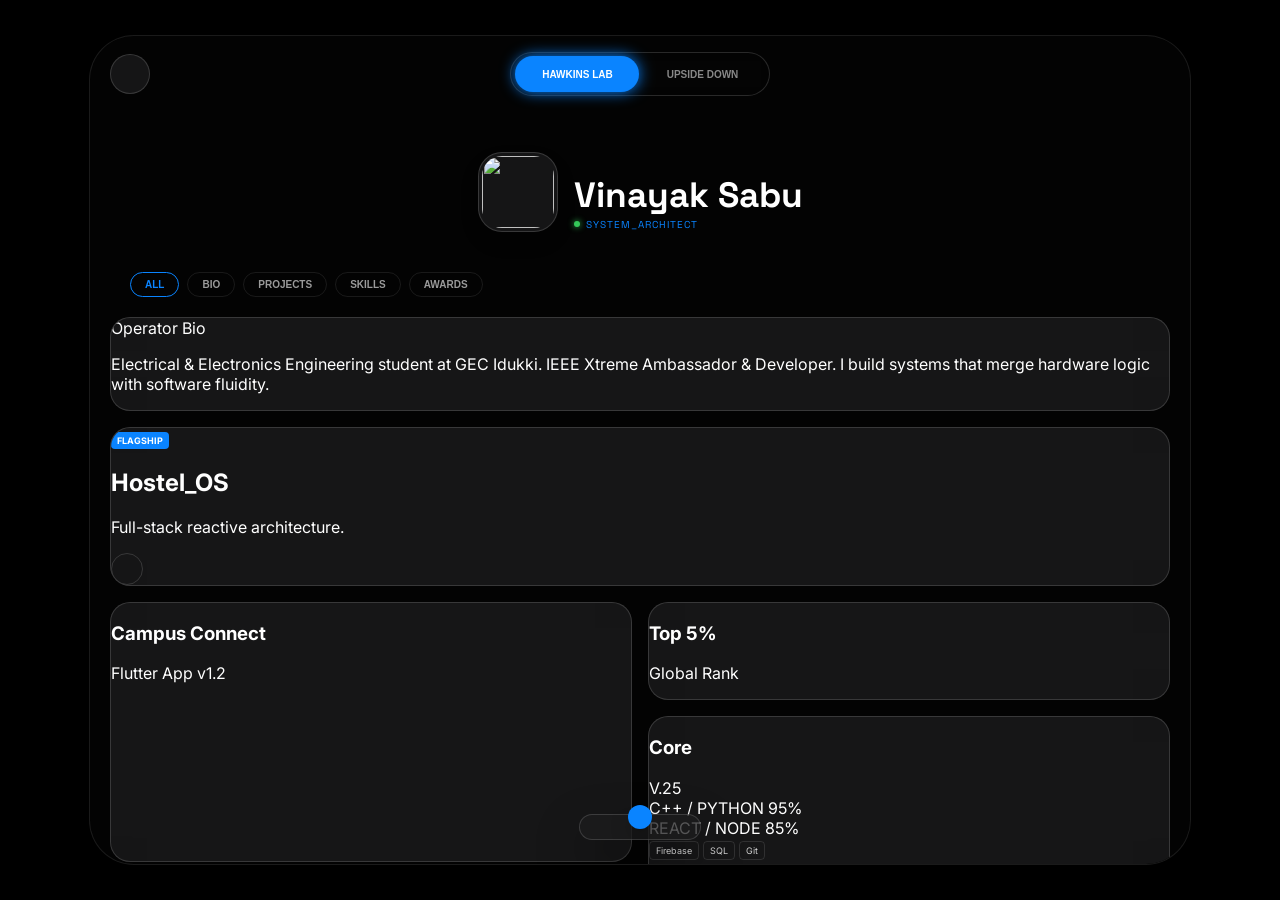
==== commit 03747414: "layout fixx" ====
--- a/index.html
+++ b/index.html
@@ -36,7 +36,8 @@
                 <button id="btn-create" class="switch-txt" onclick="setTab('create')">UPSIDE DOWN</button>
             </div>
 
-            <div style="width: 40px;"></div> </header>
+            <div style="width: 40px;"></div>
+        </header>
 
         <div class="scroll-canvas">
             
@@ -58,12 +59,14 @@
                 
                 <div id="view-eng" class="view-layer active">
                     
-                    <div class="filter-bar">
-                        <button class="filter-btn active" onclick="filterGrid('all')">ALL</button>
-                        <button class="filter-btn" onclick="filterGrid('about')">BIO</button>
-                        <button class="filter-btn" onclick="filterGrid('project')">PROJECTS</button>
-                        <button class="filter-btn" onclick="filterGrid('skill')">SKILLS</button>
-                        <button class="filter-btn" onclick="filterGrid('award')">AWARDS</button>
+                    <div class="filter-wrapper">
+                        <div class="filter-bar">
+                            <button class="filter-btn active" onclick="filterGrid('all')">ALL</button>
+                            <button class="filter-btn" onclick="filterGrid('about')">BIO</button>
+                            <button class="filter-btn" onclick="filterGrid('project')">PROJECTS</button>
+                            <button class="filter-btn" onclick="filterGrid('skill')">SKILLS</button>
+                            <button class="filter-btn" onclick="filterGrid('award')">AWARDS</button>
+                        </div>
                     </div>
 
                     <div class="bento-layout">
@@ -95,6 +98,24 @@
                             </div>
                         </div>
 
+                        <div class="glass-card card-tall item-project" onclick="openModal('mobile')">
+                            <div class="p-6 h-full flex flex-col justify-between">
+                                <i data-lucide="smartphone" class="w-8 h-8 text-accent"></i>
+                                <div>
+                                    <h3 class="text-xl font-bold font-display">Campus Connect</h3>
+                                    <p class="text-xs opacity-60 mt-1">Flutter App v1.2</p>
+                                </div>
+                            </div>
+                        </div>
+
+                        <div class="glass-card stat-card item-award" onclick="openModal('extreme')">
+                            <div class="p-6 flex flex-col justify-center h-full">
+                                <i data-lucide="zap" class="w-8 h-8 text-accent mb-2"></i>
+                                <h3 class="text-4xl font-bold font-display">Top 5%</h3>
+                                <p class="text-[10px] uppercase tracking-widest opacity-60">Global Rank</p>
+                            </div>
+                        </div>
+
                         <div class="glass-card card-tall item-skill">
                             <div class="p-6 h-full flex flex-col">
                                 <div class="flex items-center justify-between mb-6">
@@ -104,60 +125,26 @@
                                     </div>
                                     <span class="text-[10px] font-mono opacity-50 border border-current px-1 rounded">V.25</span>
                                 </div>
-                                
                                 <div class="space-y-4">
                                     <div>
                                         <div class="flex justify-between text-[10px] font-bold mb-1 opacity-80">
                                             <span>C++ / PYTHON</span>
                                             <span>95%</span>
                                         </div>
-                                        <div class="h-1.5 w-full bg-current/10 rounded-full overflow-hidden">
-                                            <div class="h-full bg-accent w-[95%]"></div>
-                                        </div>
+                                        <div class="h-1.5 w-full bg-current/10 rounded-full overflow-hidden"><div class="h-full bg-accent w-[95%]"></div></div>
                                     </div>
                                     <div>
                                         <div class="flex justify-between text-[10px] font-bold mb-1 opacity-80">
                                             <span>REACT / NODE</span>
                                             <span>85%</span>
                                         </div>
-                                        <div class="h-1.5 w-full bg-current/10 rounded-full overflow-hidden">
-                                            <div class="h-full bg-accent w-[85%]"></div>
-                                        </div>
+                                        <div class="h-1.5 w-full bg-current/10 rounded-full overflow-hidden"><div class="h-full bg-accent w-[85%]"></div></div>
                                     </div>
                                     <div class="flex flex-wrap gap-2 mt-4 pt-4 border-t border-current/10">
                                         <span class="skill-pill">Firebase</span>
                                         <span class="skill-pill">SQL</span>
                                         <span class="skill-pill">Git</span>
                                     </div>
-                                </div>
-                            </div>
-                        </div>
-
-                        <div class="glass-card card-tall item-project" onclick="openModal('mobile')">
-                            <div class="p-6 h-full flex flex-col justify-between">
-                                <i data-lucide="smartphone" class="w-8 h-8 text-accent"></i>
-                                <div>
-                                    <h3 class="text-xl font-bold font-display">Campus Connect</h3>
-                                    <p class="text-xs opacity-60 mt-1">Flutter App v1.2</p>
-                                </div>
-                            </div>
-                        </div>
-
-                        <div class="glass-card stat-card item-award" onclick="openModal('extreme')">
-                            <div class="p-6 flex flex-col justify-center h-full">
-                                <i data-lucide="zap" class="w-8 h-8 text-accent mb-2"></i>
-                                <h3 class="text-4xl font-bold font-display">Top 5%</h3>
-                                <p class="text-[10px] uppercase tracking-widest opacity-60">Global Rank</p>
-                            </div>
-                        </div>
-
-                        <div class="glass-card stack-card item-skill">
-                            <div class="p-6">
-                                <i data-lucide="pen-tool" class="w-6 h-6 text-accent mb-3"></i>
-                                <h3 class="font-bold text-sm mb-2">Tools</h3>
-                                <div class="flex flex-wrap gap-2 text-[10px] font-mono opacity-80">
-                                    <span class="border border-current/20 px-2 py-1 rounded">Figma</span>
-                                    <span class="border border-current/20 px-2 py-1 rounded">Docker</span>
                                 </div>
                             </div>
                         </div>
@@ -183,12 +170,14 @@
                                 <p class="text-[9px] text-accent opacity-80 uppercase tracking-widest">Merch / Blogs / Recs</p>
                             </div>
                         </div>
+                        
                         <div class="glass-card card-tall relative overflow-hidden group" onclick="openModal('branding')">
                             <img src="https://images.unsplash.com/photo-1618005182384-a83a8bd57fbe?w=800&q=80" class="img-cover opacity-60 group-hover:opacity-100 transition-opacity">
                             <div class="absolute bottom-4 left-4 z-10">
                                 <h3 class="text-xl font-bold text-accent font-display">Poster Art</h3>
                             </div>
                         </div>
+                        
                         <div class="glass-card media-card h-[180px]" onclick="openModal('promo')">
                             <img src="https://images.unsplash.com/photo-1574717024653-61fd2cf4d44c?w=800&q=80" class="img-cover">
                             <div class="play-overlay">
--- a/style.css
+++ b/style.css
@@ -36,10 +36,10 @@
 
 * { box-sizing: border-box; }
 
-/* MOBILE HEIGHT FIX: Use dvh (Dynamic Viewport Height) */
+/* MOBILE HEIGHT FIX */
 body { 
     margin: 0; font-family: var(--font-ui); background: #000; color: var(--text); 
-    height: 100dvh; /* Fixes address bar cutoff */
+    height: 100dvh; /* Dynamic height for mobile browsers */
     overflow: hidden; 
     display: flex; justify-content: center; align-items: center; 
     transition: all 0.6s ease; 
@@ -65,62 +65,65 @@
     .ios-frame { max-width: 1100px; height: 92vh; border-radius: 44px; background: rgba(255,255,255,0.01); box-shadow: 0 0 0 1px rgba(255,255,255,0.1), 0 50px 100px -20px rgba(0,0,0,0.5); backdrop-filter: blur(30px); } 
 }
 
-/* --- HEADER FIXES --- */
+/* --- HEADER (Fixed Overlap) --- */
 .top-bar { 
     padding: 16px 20px; 
     display: flex; 
-    justify-content: space-between; /* Ensures spacing between toggle/switch */
+    justify-content: space-between; 
     align-items: center; 
     position: relative; 
     z-index: 50; 
-    gap: 10px; /* Prevents touching */
-}
-
-/* Toggle Button */
+    gap: 10px;
+}
+
+/* Theme Button */
 .theme-toggle-btn { 
     width: 40px; height: 40px; border-radius: 50%; 
     background: var(--glass); border: 1px solid var(--border); 
     display: flex; align-items: center; justify-content: center; 
     color: var(--text); cursor: pointer; transition: 0.3s; 
-    flex-shrink: 0; /* Prevents squishing on mobile */
-    position: relative; /* Changed from absolute to relative for mobile flex layout */
-    left: auto;
-}
-
-/* Switch Container */
+    flex-shrink: 0; position: relative; left: auto;
+}
+
+/* ICON STACK FIX (Prevents Cutting Off) */
+.icon-stack { 
+    position: relative; width: 20px; height: 20px; 
+    display: flex; align-items: center; justify-content: center;
+}
+.icon-sun, .icon-moon { 
+    position: absolute; inset: 0; width: 100%; height: 100%;
+    transition: 0.4s var(--ease-spring); 
+}
+.icon-moon { opacity: 0; transform: rotate(90deg) scale(0.5); }
+body.theme-dark .icon-sun { opacity: 0; transform: rotate(-90deg) scale(0.5); }
+body.theme-dark .icon-moon { opacity: 1; transform: rotate(0) scale(1); }
+
+/* Switch */
 .liquid-switch { 
-    position: relative; 
-    width: 100%; max-width: 260px; height: 44px; 
+    position: relative; width: 100%; max-width: 260px; height: 44px; 
     background: rgba(0,0,0,0.1); border-radius: 100px; 
     display: flex; align-items: center; padding: 4px; 
     border: 1px solid var(--border); backdrop-filter: blur(10px);
-    flex-grow: 1; /* Allows it to fill space on mobile */
+    flex-grow: 1;
 }
 body.theme-light .liquid-switch { background: rgba(255,255,255,0.5); }
 
-/* Switch Blob */
 .blob-pill { 
-    position: absolute; left: 4px; width: 48%; height: 36px; /* Use % for responsiveness */
+    position: absolute; left: 4px; width: 48%; height: 36px; 
     background: var(--accent); border-radius: 100px; 
     transition: transform 0.5s var(--ease-spring), background 0.5s; 
     box-shadow: 0 0 15px var(--accent); 
 }
-.liquid-switch.switched .blob-pill { transform: translateX(100%); left: 2%; } /* Adjust slide for % width */
+.liquid-switch.switched .blob-pill { transform: translateX(100%); left: 2%; }
 
 .switch-txt { 
     flex: 1; position: relative; z-index: 10; background: none; border: none; 
     font-size: 10px; font-weight: 700; color: #888; cursor: pointer; transition: color 0.3s; 
-    white-space: nowrap; /* Prevent text wrapping */
+    white-space: nowrap; 
 }
 .switch-txt.active { color: #fff; }
 
-.icon-stack { position: relative; width: 18px; height: 18px; }
-.icon-sun, .icon-moon { position: absolute; transition: 0.4s var(--ease-spring); }
-.icon-moon { opacity: 0; transform: rotate(90deg) scale(0.5); }
-body.theme-dark .icon-sun { opacity: 0; transform: rotate(-90deg) scale(0.5); }
-body.theme-dark .icon-moon { opacity: 1; transform: rotate(0) scale(1); }
-
-/* HERO (HOLOGRAPHIC ID) */
+/* HERO */
 .hero-id-container { display: flex; align-items: center; justify-content: center; gap: 16px; margin: 30px 24px; min-height: 100px; }
 .hero-avatar-frame { 
     width: 80px; height: 80px; border-radius: 24px; 
@@ -138,31 +141,33 @@
 .mono-label { font-family: 'Space Grotesk'; font-size: 10px; letter-spacing: 1px; color: var(--accent); }
 
 /* FILTER BAR */
-.filter-bar { display: flex; gap: 8px; margin-bottom: 20px; overflow-x: auto; padding-bottom: 4px; padding-left: 20px; padding-right: 20px; }
+.filter-wrapper { overflow-x: auto; margin: 0 20px 16px 20px; padding-bottom: 4px; }
+.filter-bar { display: flex; gap: 8px; width: max-content; }
 .filter-btn { background: transparent; border: 1px solid var(--border); color: var(--text); padding: 6px 14px; border-radius: 100px; font-size: 10px; font-weight: 700; cursor: pointer; transition: 0.3s; opacity: 0.6; white-space: nowrap; }
 .filter-btn:hover, .filter-btn.active { opacity: 1; border-color: var(--accent); color: var(--accent); background: rgba(0,0,0,0.05); }
 
 /* GRID & CARDS */
-.scroll-canvas { 
-    flex: 1; overflow-y: auto; 
-    padding: 0 0 140px 0; /* Extra padding at bottom so dock doesn't cover content */
-    scrollbar-width: none; 
-}
+.scroll-canvas { flex: 1; overflow-y: auto; padding: 0 0 140px 0; scrollbar-width: none; }
 .view-layer { display: none; padding: 0 20px; animation: popUp 0.5s var(--ease-spring); }
 .view-layer.active { display: block; }
 @keyframes popUp { from { opacity: 0; transform: scale(0.98); } to { opacity: 1; transform: scale(1); } }
 
 .bento-layout, .masonry-layout { 
     display: grid; gap: 12px; 
-    grid-template-columns: 1fr 1fr; /* 2 Columns Mobile */
+    grid-template-columns: 1fr 1fr; 
 }
 @media(min-width: 600px) { 
     .bento-layout, .masonry-layout { gap: 16px; }
 }
-/* Mobile Spans */
 .full-width-card, .col-span-2 { grid-column: span 2; }
 
-.glass-card { background: var(--glass); backdrop-filter: blur(40px); border: 1px solid var(--border); border-radius: 24px; overflow: hidden; cursor: pointer; position: relative; transition: transform 0.3s var(--ease-spring), border-color 0.3s; }
+/* PORTRAIT CARD FIX */
+.card-tall { 
+    min-height: 260px; /* Ensures it looks like a portrait on mobile */
+    grid-row: span 2; 
+}
+
+.glass-card { background: var(--glass); backdrop-filter: blur(40px); border: 1px solid var(--border); border-radius: 20px; overflow: hidden; cursor: pointer; position: relative; transition: transform 0.3s var(--ease-spring), border-color 0.3s; }
 .glass-card:hover { transform: translateY(-4px); border-color: var(--accent); }
 
 .skill-pill { font-size: 9px; border: 1px solid var(--border); padding: 3px 6px; border-radius: 4px; opacity: 0.8; }
@@ -172,24 +177,19 @@
 .glass-card:hover .img-cover { transform: scale(1.05); }
 
 /* FOOTER */
-.footer-container { margin-top: 30px; display: flex; justify-content: center; padding-bottom: 10px; }
+.footer-container { margin-top: 30px; display: flex; justify-content: center; padding-bottom: 20px; }
 .glass-pill-row { background: var(--glass); border: 1px solid var(--border); border-radius: 100px; padding: 8px 20px; display: flex; align-items: center; gap: 16px; backdrop-filter: blur(20px); }
 .footer-btn { display: flex; align-items: center; gap: 6px; color: var(--text); font-size: 10px; font-weight: 600; text-decoration: none; opacity: 0.7; transition: 0.2s; }
 .footer-btn:hover { opacity: 1; color: var(--accent); }
 .divider-v { width: 1px; height: 12px; background: var(--border); }
 
-/* DOCK (Fixed Cutoff) */
+/* DOCK */
 .glass-dock { 
-    position: absolute; 
-    bottom: 24px; /* Lifted up */
-    left: 50%; transform: translateX(-50%); 
+    position: absolute; bottom: 24px; left: 50%; transform: translateX(-50%); 
     background: var(--glass); border: 1px solid var(--border); 
     border-radius: 100px; padding: 10px 24px; 
-    display: flex; gap: 24px; 
-    box-shadow: 0 20px 50px rgba(0,0,0,0.3); 
-    z-index: 100; 
-    /* Safe Area for iPhone X and newer */
-    margin-bottom: env(safe-area-inset-bottom);
+    display: flex; gap: 24px; box-shadow: 0 20px 50px rgba(0,0,0,0.3); 
+    z-index: 100; margin-bottom: env(safe-area-inset-bottom);
 }
 .dock-icon { color: var(--text); opacity: 0.6; transition: 0.3s; } .dock-icon:hover { opacity: 1; transform: translateY(-5px); color: var(--accent); }
 .dock-icon.main { background: var(--accent); color: #fff; padding: 12px; border-radius: 50%; margin-top: -20px; box-shadow: 0 10px 20px rgba(0,0,0,0.2); opacity: 1; }
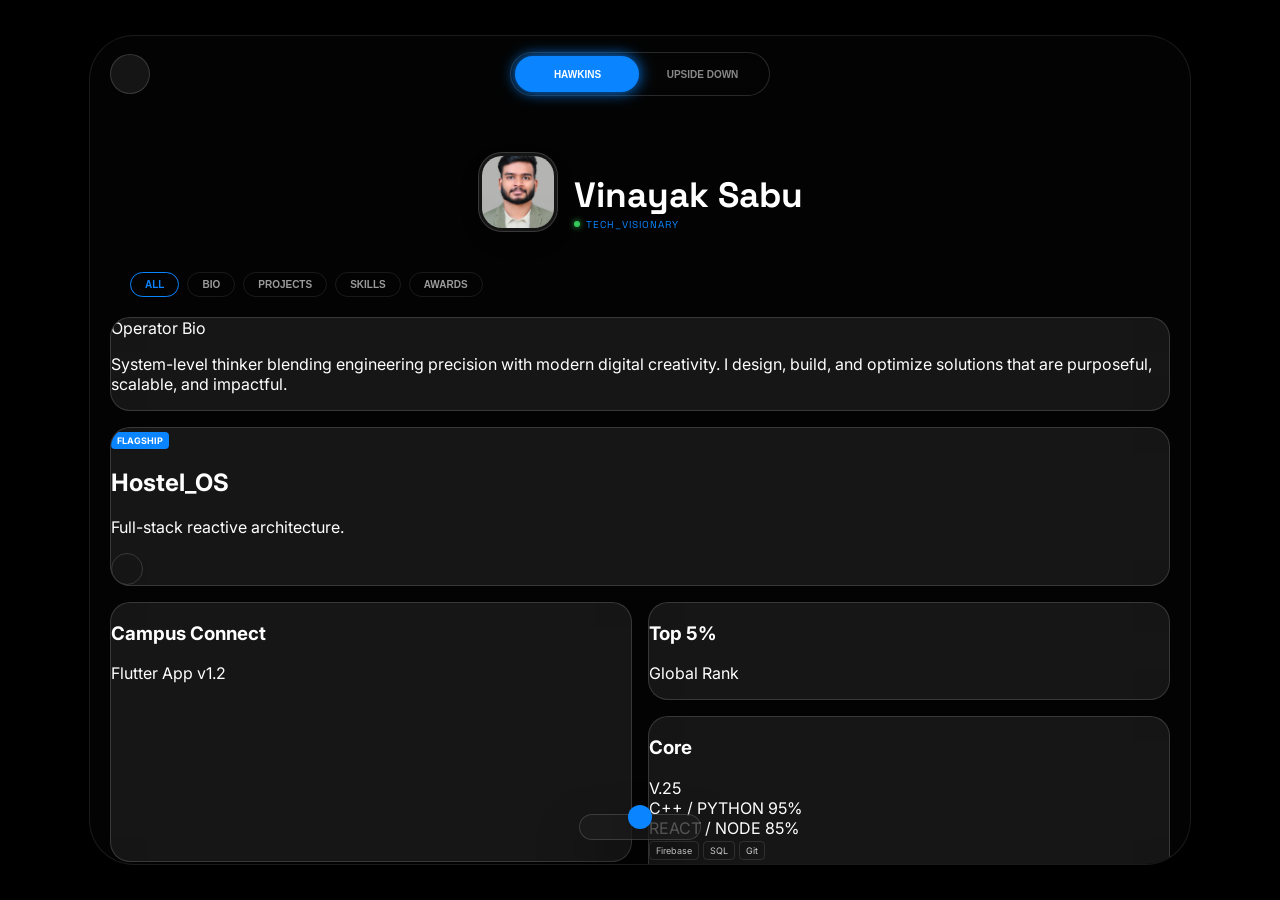
==== commit 098553be: "total data updation" ====
--- a/index.html
+++ b/index.html
@@ -3,7 +3,7 @@
 <head>
     <meta charset="UTF-8">
     <meta name="viewport" content="width=device-width, initial-scale=1.0, maximum-scale=1.0, user-scalable=no">
-    <title>Vinayak Sabu | Hawkins OS</title>
+    <title>Vinayak Sabu | PERSONAL PORTFOLIO</title>
     
     <link rel="preconnect" href="https://fonts.googleapis.com">
     <link href="https://fonts.googleapis.com/css2?family=Inter:wght@400;500;600&family=Space+Grotesk:wght@500;700&display=swap" rel="stylesheet">
@@ -32,7 +32,7 @@
 
             <div class="liquid-switch">
                 <div class="blob-pill"></div>
-                <button id="btn-eng" class="switch-txt active" onclick="setTab('eng')">HAWKINS LAB</button>
+                <button id="btn-eng" class="switch-txt active" onclick="setTab('eng')">HAWKINS</button>
                 <button id="btn-create" class="switch-txt" onclick="setTab('create')">UPSIDE DOWN</button>
             </div>
 
@@ -43,14 +43,14 @@
             
             <div class="hero-id-container">
                 <div class="hero-avatar-frame">
-                    <img id="profile-img" src="https://images.unsplash.com/photo-1507003211169-0a1dd7228f2d?w=400&h=400&fit=crop" class="hero-img">
+                    <img id="profile-img" src="me1.jpg" class="hero-img">
                     <div class="scan-line"></div>
                 </div>
                 <div class="hero-text-block">
                     <h1 class="glitch-name" data-text="Vinayak Sabu">Vinayak Sabu</h1>
                     <div class="id-badge">
                         <span class="status-indicator"></span>
-                        <span id="role-label" class="mono-label">SYSTEM_ARCHITECT</span>
+                        <span id="role-label" class="mono-label">TECH_VISIONARY</span>
                     </div>
                 </div>
             </div>
@@ -78,7 +78,9 @@
                                     <span class="text-[10px] font-mono tracking-widest uppercase">Operator Bio</span>
                                 </div>
                                 <p class="text-sm leading-relaxed opacity-90">
-                                    Electrical & Electronics Engineering student at GEC Idukki. <span class="text-accent font-bold">IEEE Xtreme Ambassador</span> & Developer. I build systems that merge hardware logic with software fluidity.
+                                    System-level thinker blending engineering precision with modern digital creativity. I 
+                                    <span class="text-accent font-bold">design, build, and optimize</span>   
+                                     solutions that are purposeful, scalable, and impactful. 
                                 </p>
                             </div>
                         </div>
@@ -154,13 +156,18 @@
 
                 <div id="view-create" class="view-layer hidden-right">
                     <div class="masonry-layout">
-                        <div class="glass-card insta-card col-span-2 h-[200px] relative overflow-hidden group">
-                            <div class="absolute inset-0 bg-red-900/10 z-0"></div>
-                            <div class="relative z-10 flex flex-col items-center justify-center h-full">
-                                <i data-lucide="instagram" class="w-10 h-10 text-accent mb-3"></i>
-                                <h2 class="text-4xl font-bold font-display text-accent tracking-tighter">@EL_VINU</h2>
-                                <button class="mt-4 px-6 py-1.5 rounded-full border border-accent text-accent text-xs hover:bg-accent hover:text-white transition-colors font-bold uppercase tracking-widest">Enter The Void</button>
-                            </div>
+                        <div class="glass-card insta-card col-span-2 h-[200px] relative overflow-hidden group" onclick="window.open('https://www.instagram.com/el.vinu?igsh=MW45aGhkZTZseGp5bg==', '_blank')">
+                         <div class="absolute inset-0 bg-red-900/10 z-0"></div>
+                         <div class="relative z-10 flex flex-col items-center justify-center h-full">
+                         <i data-lucide="instagram" class="w-10 h-10 text-accent mb-3"></i>
+                         <h2 class="text-4xl font-bold font-display text-accent tracking-tighter">@EL.VINU</h2>
+        
+                         <button 
+                               class="mt-4 px-6 py-1.5 rounded-full border border-accent text-accent text-xs hover:bg-accent hover:text-white transition-colors font-bold uppercase tracking-widest"
+                               onclick="event.stopPropagation(); window.open('https://www.instagram.com/el.vinu?igsh=MW45aGhkZTZseGp5bg==', '_blank')">
+                            Enter The Void</button>
+    </div>
+</div>
                         </div>
                         <div class="glass-card mall-card col-span-2 h-[160px] relative overflow-hidden group cursor-pointer">
                             <div class="absolute inset-0 bg-gradient-to-br from-purple-900/20 to-red-900/20 z-0"></div>
@@ -178,41 +185,77 @@
                             </div>
                         </div>
                         
-                        <div class="glass-card media-card h-[180px]" onclick="openModal('promo')">
-                            <img src="https://images.unsplash.com/photo-1574717024653-61fd2cf4d44c?w=800&q=80" class="img-cover">
-                            <div class="play-overlay">
-                                <div class="play-btn"><i data-lucide="play" class="w-4 h-4 fill-white text-white"></i></div>
-                            </div>
-                        </div>
-                    </div>
-                </div>
-
-                <div class="footer-container">
-                    <div class="glass-pill-row">
-                        <a href="#" class="footer-btn">
-                            <i data-lucide="coffee" class="w-4 h-4"></i>
-                            <span>Support</span>
-                        </a>
-                        <div class="divider-v"></div>
-                        <a href="#" class="footer-btn">
-                            <i data-lucide="qr-code" class="w-4 h-4"></i>
-                            <span>UPI</span>
-                        </a>
-                        <div class="divider-v"></div>
-                        <a href="mailto:hi@vinayak.dev" class="footer-btn">
-                            <i data-lucide="mail" class="w-4 h-4"></i>
-                            <span>Contact</span>
-                        </a>
-                    </div>
+                  <div class="col-span-2 feed-masonry">
+
+                    <div class="feed-item ratio-reel group">
+                        <iframe 
+                            src="https://www.instagram.com/reel/DR7lalYE3sH/embed/" 
+                            class="w-full h-full absolute inset-0 pointer-events-none scale-[105%]" 
+                            frameborder="0" scrolling="no" allowtransparency="true">
+                        </iframe>
+                        <a href="https://www.instagram.com/reel/DR7lalYE3sH/?igsh=MTJ3M3Q2MWx0ZmtmZw==/" target="_blank" class="absolute inset-0 z-20"></a>
+                    </div>
+
+                    <div class="feed-item ratio-post group">
+                        <iframe 
+                            src="https://www.instagram.com/reel/DPEWmvjk5kC/embed/" 
+                            class="w-full h-full absolute inset-0 pointer-events-none scale-[105%]" 
+                            frameborder="0" scrolling="no" allowtransparency="true">
+                        </iframe>
+                        <a href="https://www.instagram.com/reel/DPEWmvjk5kC/?igsh=YW9hNHRrdmxmcXU0/" target="_blank" class="absolute inset-0 z-20"></a>
+                    </div>
+
+                    <div class="feed-item ratio-reel group">
+                        <iframe 
+                            src="https://www.instagram.com/reel/DSmq3QqmNa3/embed/" 
+                            class="w-full h-full absolute inset-0 pointer-events-none scale-[105%]" 
+                            frameborder="0" scrolling="no" allowtransparency="true">
+                        </iframe>
+                        <a href="https://www.instagram.com/reel/DSmq3QqmNa3/?igsh=bmozMnVkcWYzbDZl/" target="_blank" class="absolute inset-0 z-20"></a>
+                    </div>
+
+                    </div>
+
+            <div class="footer-container">
+                         <div class="glass-pill-row">
+                                  <a href="https://www.buymeacoffee.com/vinayaksabu" target="_blank" class="footer-btn">
+                                  <i data-lucide="coffee" class="w-4 h-4"></i>
+                                 <span>Support</span>
+                               </a>
+        
+                         <div class="divider-v"></div>
+        
+                               <a href="upi.jpg" target="_blank" class="footer-btn">
+                                <i data-lucide="qr-code" class="w-4 h-4"></i>
+                               <span>UPI</span>
+                               </a>
+        
+                         <div class="divider-v"></div>
+        
+                                 <a href="mailto:vinayaksabu8@gmail.com" class="footer-btn">
+                                <i data-lucide="mail" class="w-4 h-4"></i>
+                                <span>Contact</span>
+                               </a>
+                        </div>
+                   </div>
                 </div>
 
             </div>
         </div>
 
         <nav class="glass-dock">
-            <a href="#" class="dock-icon"><i data-lucide="linkedin"></i></a>
-            <a href="#" class="dock-icon main"><span class="tooltip">RESUME</span><i data-lucide="file-text"></i></a>
-            <a href="#" class="dock-icon"><i data-lucide="github"></i></a>
+                 <a href="https://www.linkedin.com/in/vinayaksabu" target="_blank" class="dock-icon">
+                             <i data-lucide="linkedin"></i>
+                </a>
+    
+                <a href="Vinayak Resume 2025.pdf" target="_blank" class="dock-icon main">
+                              <span class="tooltip">RESUME</span>
+                              <i data-lucide="file-text"></i>
+                </a>
+    
+                 <a href="https://github.com/vinayaksabu" target="_blank" class="dock-icon">
+                              <i data-lucide="github"></i>
+                </a>
         </nav>
 
         <div id="modal-overlay" class="modal-wrapper">
--- a/style.css
+++ b/style.css
@@ -208,4 +208,30 @@
 .btn-primary { background: var(--text); color: var(--bg); width: 100%; padding: 12px; border-radius: 12px; font-weight: 700; border: none; cursor: pointer; display: flex; justify-content: center; gap: 8px; }
 .btn-outline { width: 100%; padding: 10px; border-radius: 12px; background: var(--bg); border: 1px solid var(--border); color: var(--text); font-weight: 600; font-size: 12px; cursor: pointer; transition: 0.2s; }
 .btn-outline:hover { background: var(--glass); border-color: var(--accent); }
-.hidden-right { display: none; }+.hidden-right { display: none; }
+/* --- INSTAGRAM FEED MASONRY --- */
+.feed-masonry {
+    column-count: 3; /* 3 Columns = Smaller Items */
+    column-gap: 8px; /* Space between columns */
+    width: 100%;
+}
+
+.feed-item {
+    break-inside: avoid; /* Prevents item from being cut in half */
+    margin-bottom: 8px; /* Space below item */
+    border-radius: 12px;
+    overflow: hidden;
+    position: relative;
+    background: #000; /* Background for loading */
+    transform: translateZ(0); /* Fixes flickering */
+}
+
+/* On very small screens, switch to 2 columns so they aren't microscopic */
+@media (max-width: 400px) {
+    .feed-masonry { column-count: 2; }
+}
+
+/* Aspect Ratios classes */
+.ratio-reel { aspect-ratio: 9/16; } /* Tall */
+.ratio-post { aspect-ratio: 1/1; }  /* Square */
+.ratio-wide { aspect-ratio: 4/3; }  /* Landscape */
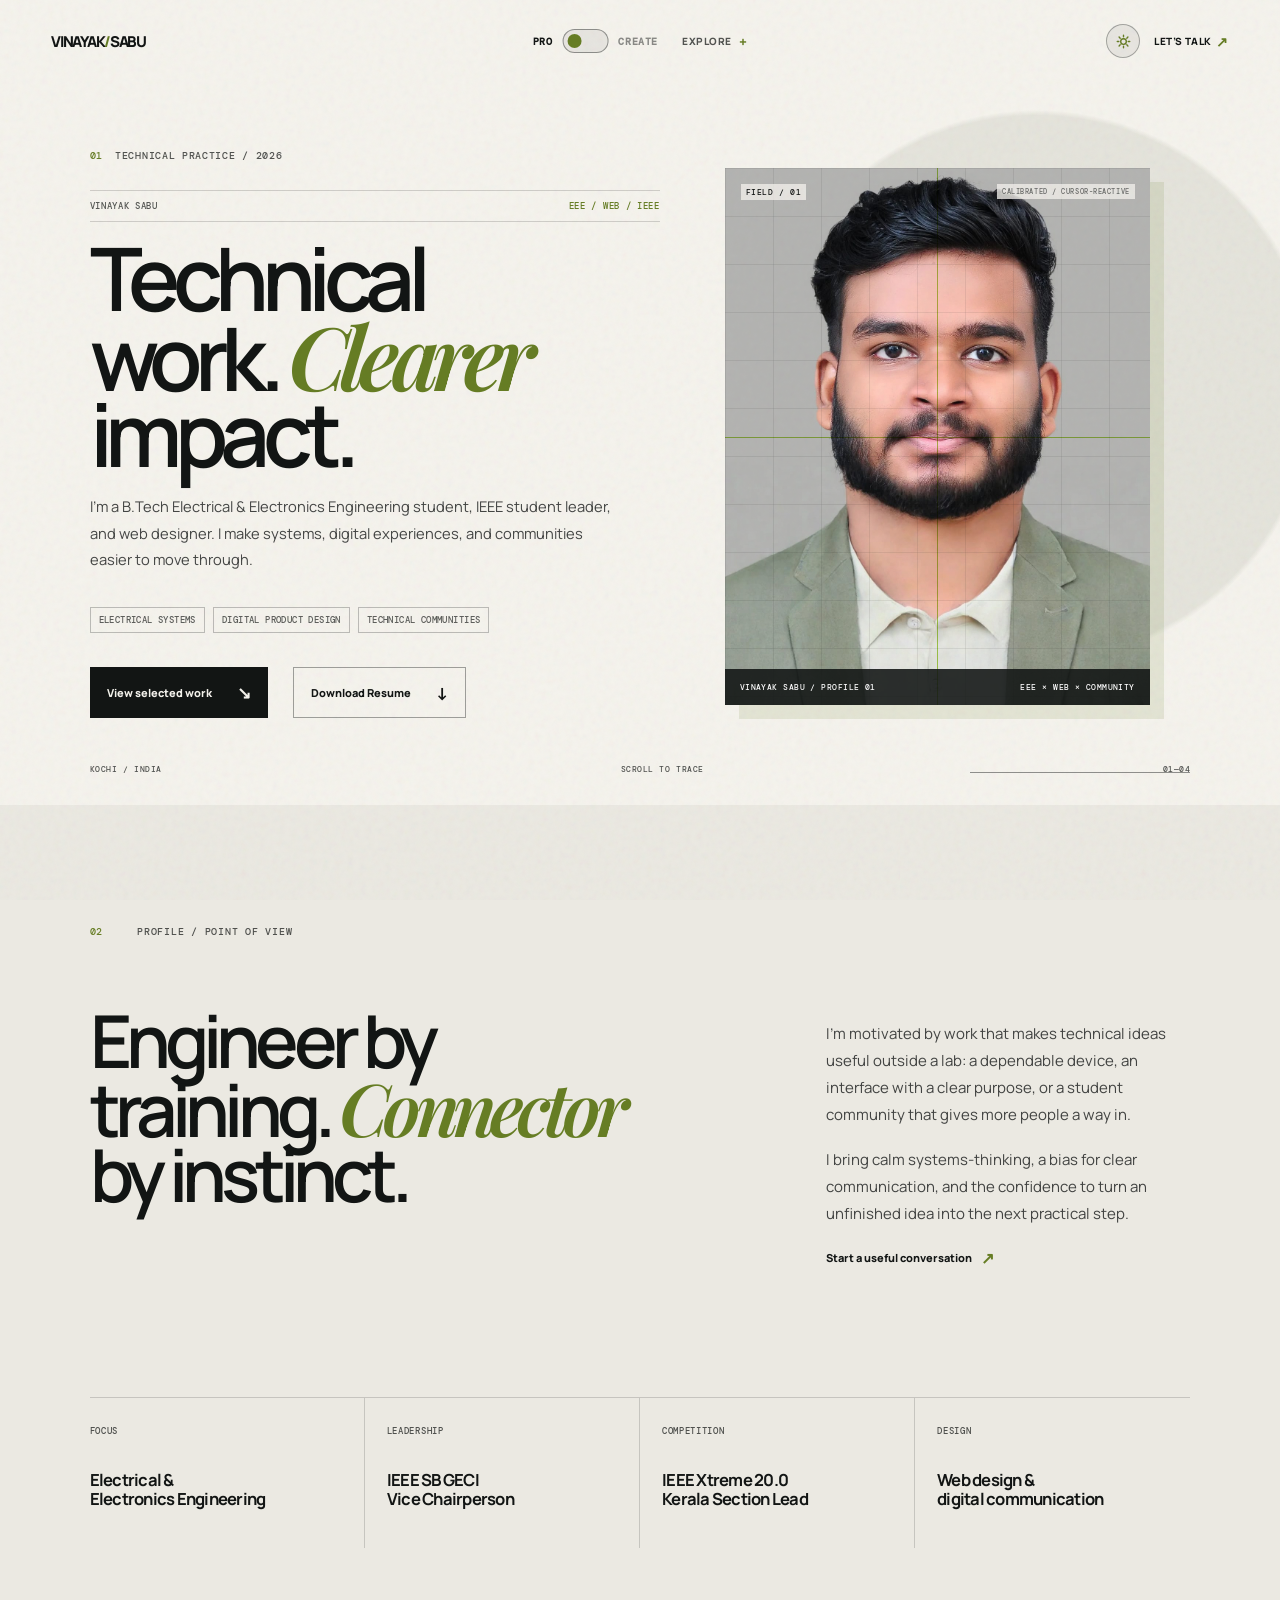
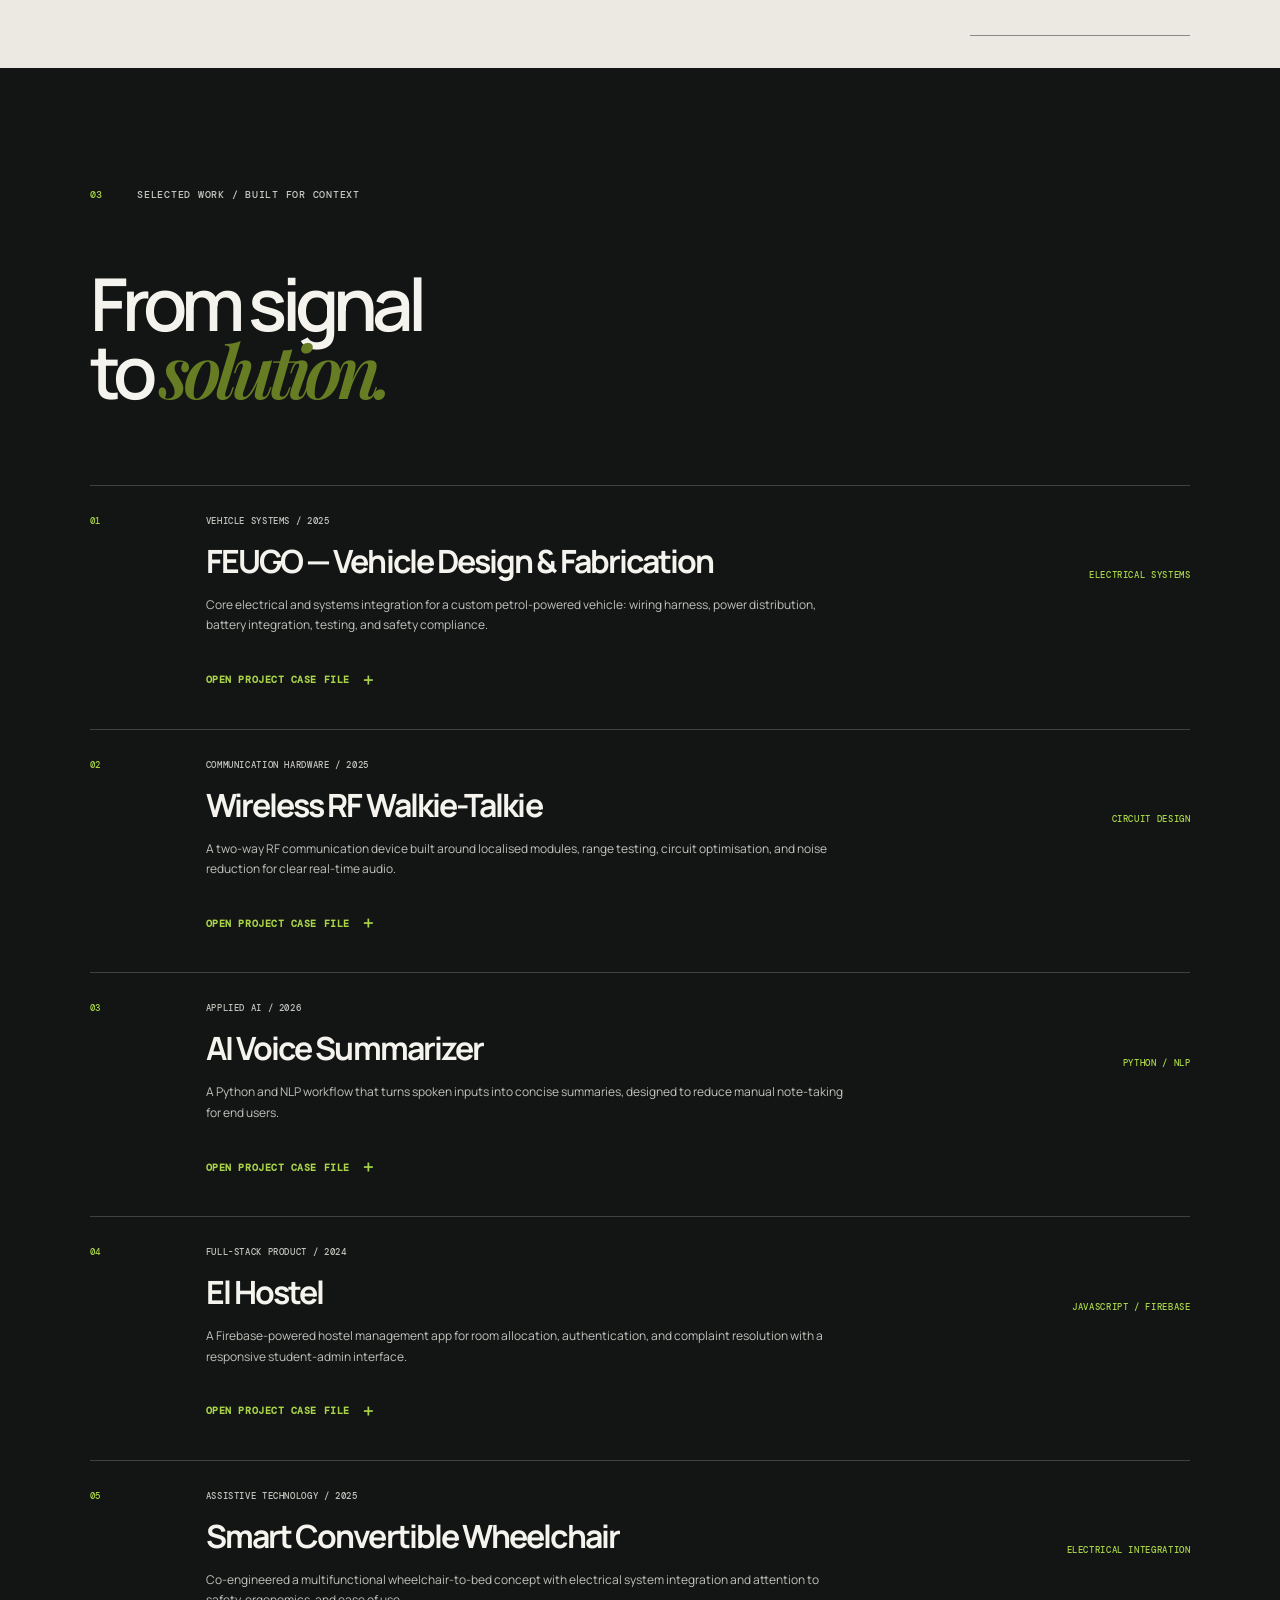
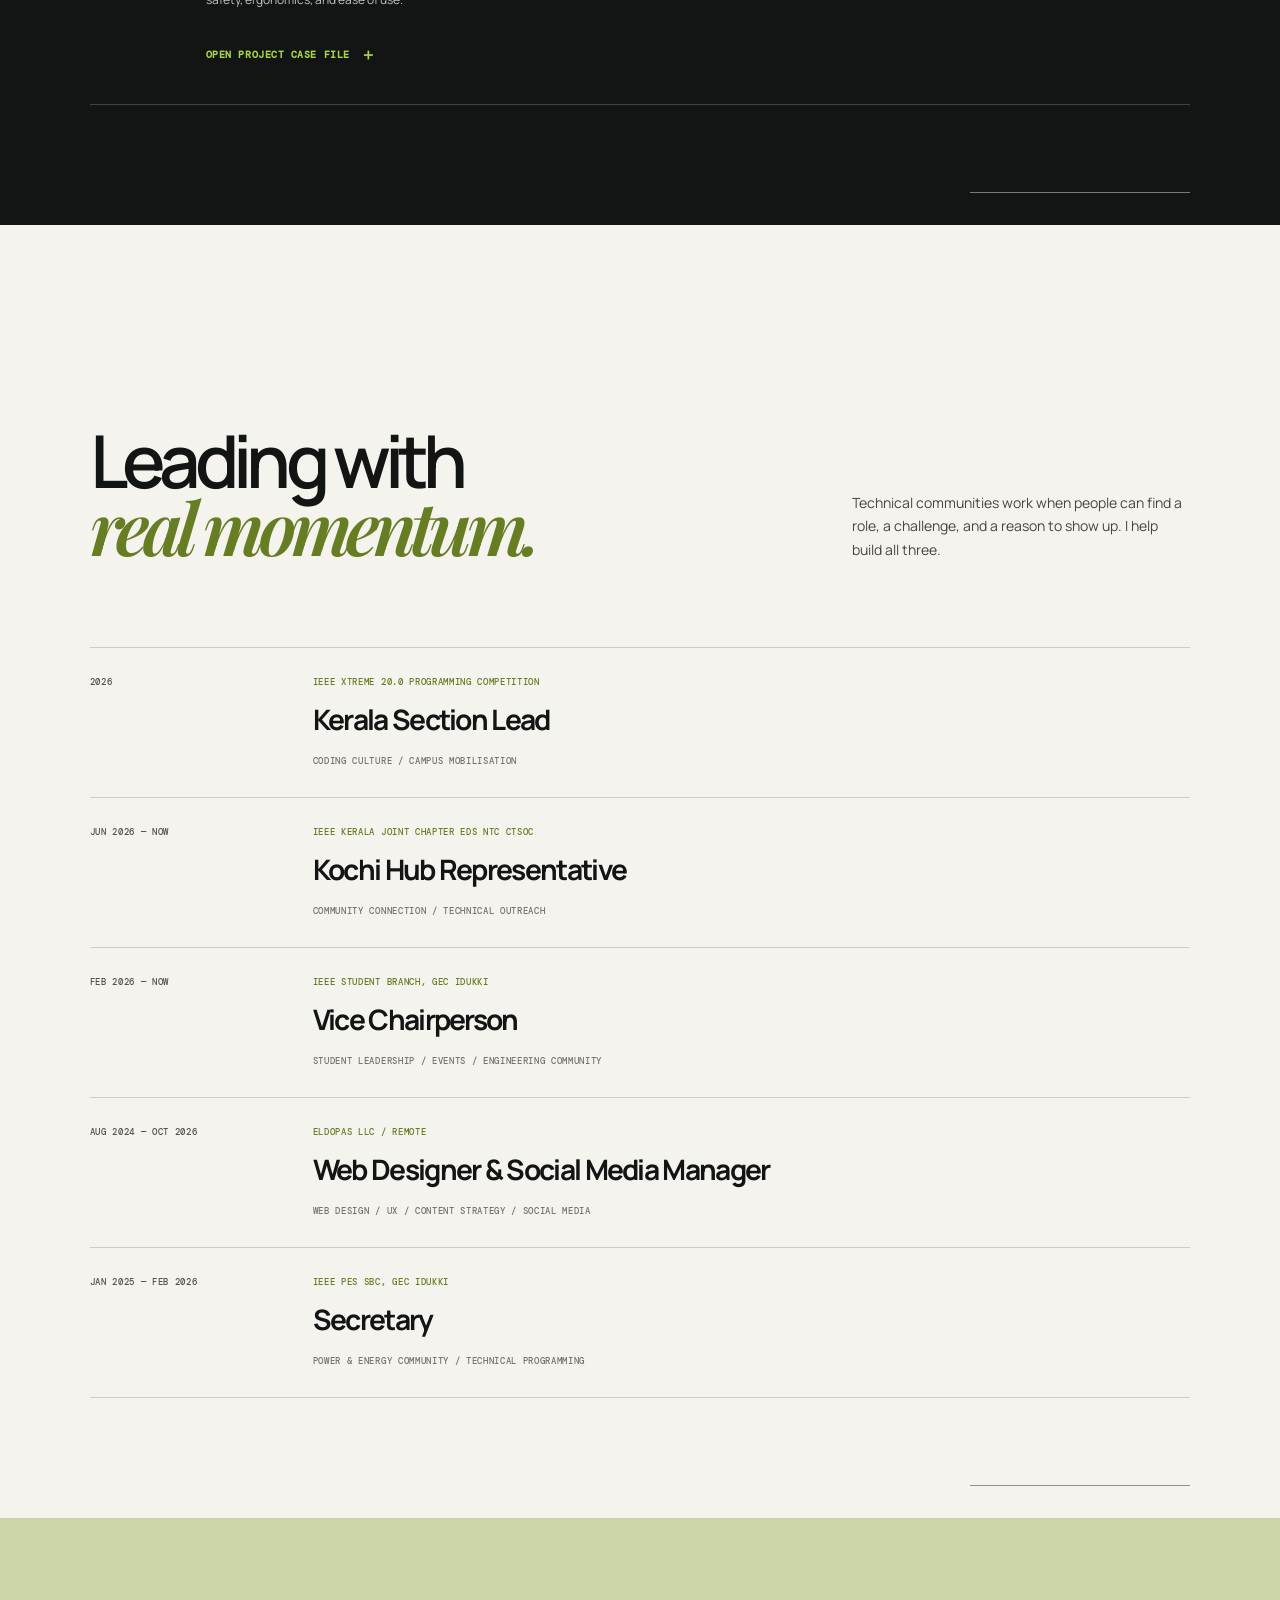
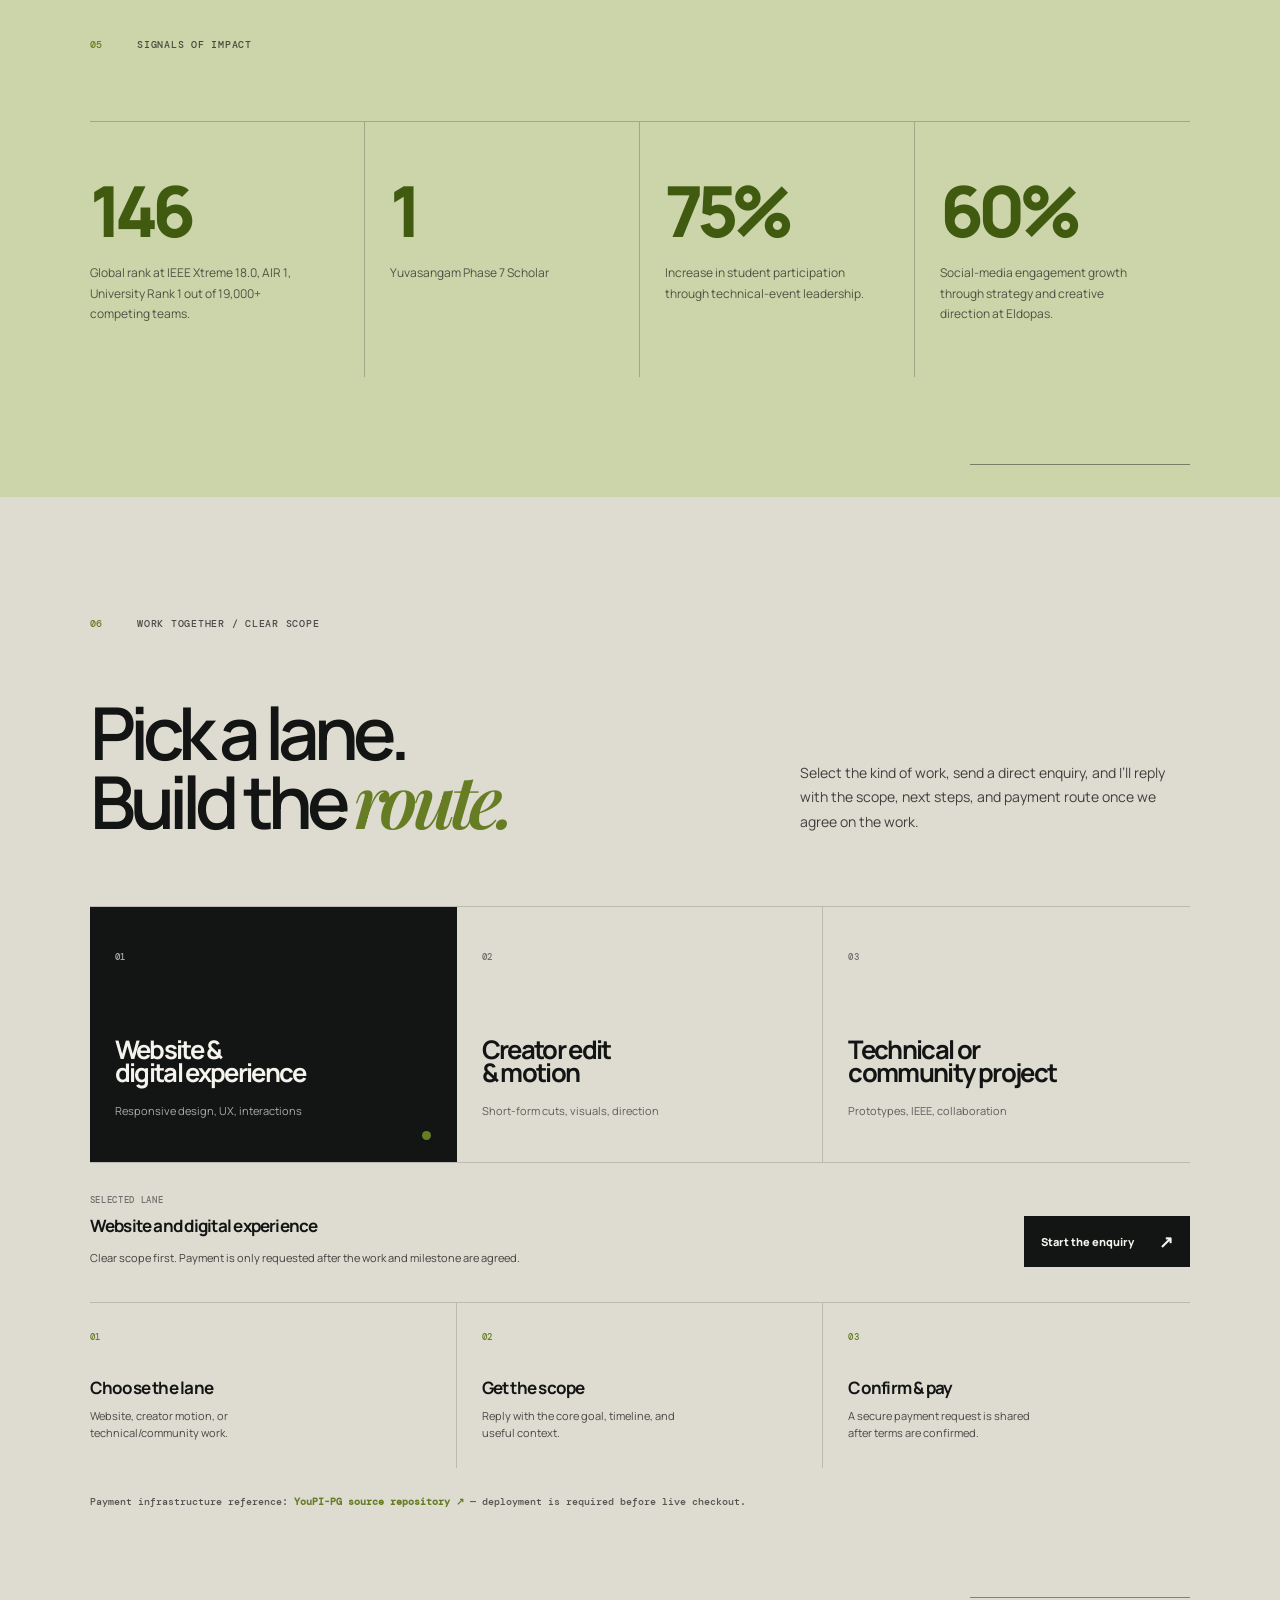
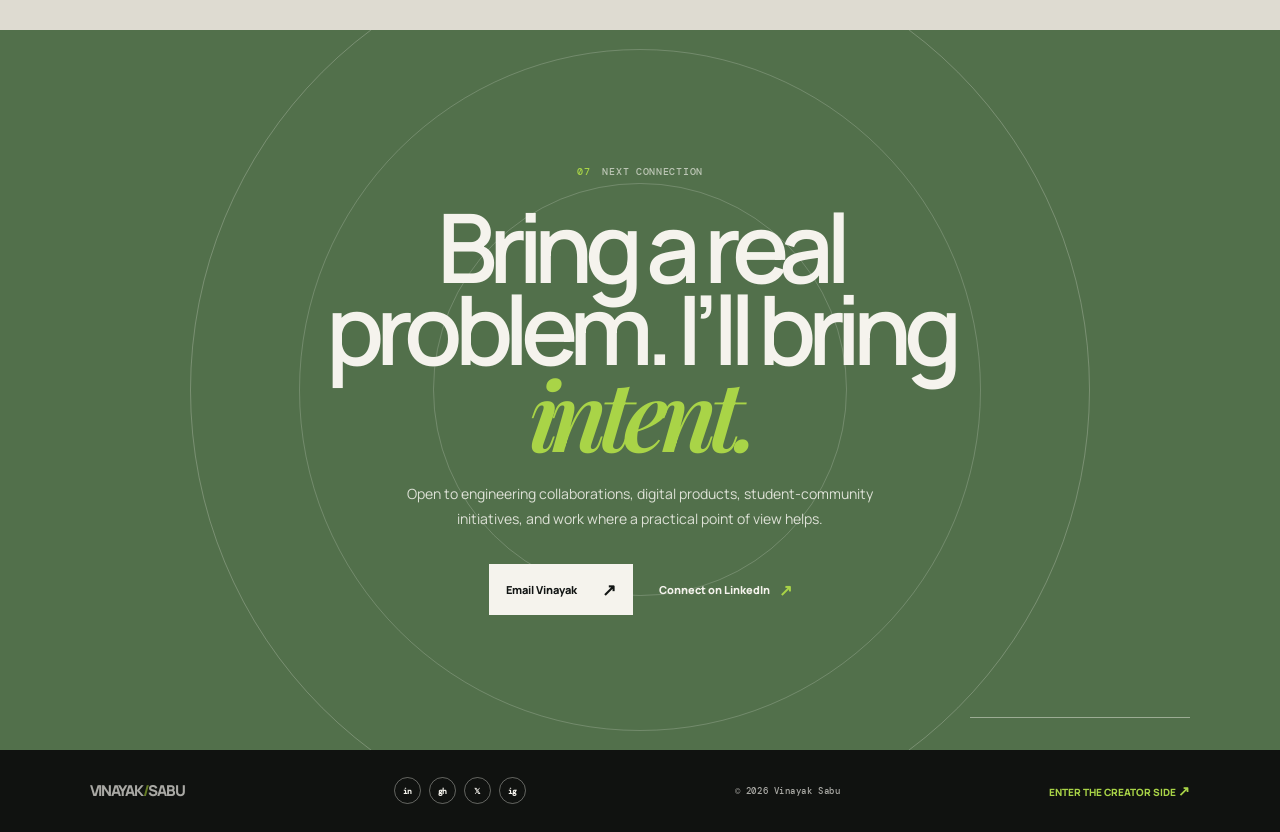
==== commit 92481f3b: "Update portfolio redesign with custom domain, resume download, and dual creative/pro experience" ====
--- a/index.html
+++ b/index.html
@@ -1,288 +1,368 @@
-<!DOCTYPE html>
+<!doctype html>
 <html lang="en">
+
 <head>
-    <meta charset="UTF-8">
-    <meta name="viewport" content="width=device-width, initial-scale=1.0, maximum-scale=1.0, user-scalable=no">
-    <title>Vinayak Sabu | PERSONAL PORTFOLIO</title>
-    
-    <link rel="preconnect" href="https://fonts.googleapis.com">
-    <link href="https://fonts.googleapis.com/css2?family=Inter:wght@400;500;600&family=Space+Grotesk:wght@500;700&display=swap" rel="stylesheet">
-    
-    <script src="https://cdn.tailwindcss.com"></script>
-    <script src="https://unpkg.com/lucide@latest"></script>
-
-    <link rel="stylesheet" href="style.css">
+  <meta charset="UTF-8" />
+  <meta name="viewport" content="width=device-width, initial-scale=1.0" />
+  <meta name="description"
+    content="Vinayak Sabu — Electrical & Electronics Engineering student, IEEE leader, and web designer." />
+  <meta name="theme-color" content="#f5f3ed" />
+  <title>Vinayak Sabu — Professional</title>
+  <link rel="preconnect" href="https://fonts.googleapis.com" />
+  <link rel="preconnect" href="https://fonts.gstatic.com" crossorigin />
+  <link
+    href="https://fonts.googleapis.com/css2?family=DM+Mono:wght@400;500&family=Manrope:wght@400;500;600;700;800&family=Playfair+Display:ital,wght@0,500;0,600;1,600&display=swap"
+    rel="stylesheet" />
+  <link rel="stylesheet" href="styles.css" />
 </head>
-<body class="mode-eng theme-dark">
-
-    <div class="bg-layer bg-lab"></div>
-    <div class="bg-layer bg-upside"></div>
-    <div class="particles-container"></div>
-    <div class="vignette"></div>
-
-    <main class="ios-frame">
-        
-        <header class="top-bar">
-            <button class="circle-btn theme-toggle-btn" onclick="toggleTheme()">
-                <div class="icon-stack">
-                    <i data-lucide="sun" class="icon-sun"></i>
-                    <i data-lucide="moon" class="icon-moon"></i>
-                </div>
-            </button>
-
-            <div class="liquid-switch">
-                <div class="blob-pill"></div>
-                <button id="btn-eng" class="switch-txt active" onclick="setTab('eng')">HAWKINS</button>
-                <button id="btn-create" class="switch-txt" onclick="setTab('create')">UPSIDE DOWN</button>
-            </div>
-
-            <div style="width: 40px;"></div>
-        </header>
-
-        <div class="scroll-canvas">
-            
-            <div class="hero-id-container">
-                <div class="hero-avatar-frame">
-                    <img id="profile-img" src="me1.jpg" class="hero-img">
-                    <div class="scan-line"></div>
-                </div>
-                <div class="hero-text-block">
-                    <h1 class="glitch-name" data-text="Vinayak Sabu">Vinayak Sabu</h1>
-                    <div class="id-badge">
-                        <span class="status-indicator"></span>
-                        <span id="role-label" class="mono-label">TECH_VISIONARY</span>
-                    </div>
-                </div>
-            </div>
-
-            <div class="content-grid">
-                
-                <div id="view-eng" class="view-layer active">
-                    
-                    <div class="filter-wrapper">
-                        <div class="filter-bar">
-                            <button class="filter-btn active" onclick="filterGrid('all')">ALL</button>
-                            <button class="filter-btn" onclick="filterGrid('about')">BIO</button>
-                            <button class="filter-btn" onclick="filterGrid('project')">PROJECTS</button>
-                            <button class="filter-btn" onclick="filterGrid('skill')">SKILLS</button>
-                            <button class="filter-btn" onclick="filterGrid('award')">AWARDS</button>
-                        </div>
-                    </div>
-
-                    <div class="bento-layout">
-                        
-                        <div class="glass-card full-width-card item-about">
-                            <div class="p-6 flex flex-col justify-center h-full">
-                                <div class="flex items-center gap-2 mb-3 opacity-60">
-                                    <i data-lucide="fingerprint" class="w-4 h-4 text-accent"></i>
-                                    <span class="text-[10px] font-mono tracking-widest uppercase">Operator Bio</span>
-                                </div>
-                                <p class="text-sm leading-relaxed opacity-90">
-                                    System-level thinker blending engineering precision with modern digital creativity. I 
-                                    <span class="text-accent font-bold">design, build, and optimize</span>   
-                                     solutions that are purposeful, scalable, and impactful. 
-                                </p>
-                            </div>
-                        </div>
-
-                        <div class="glass-card full-width-card item-project group" onclick="openModal('hostel')">
-                            <div class="card-inner flex flex-row items-center justify-between h-full p-6">
-                                <div class="flex flex-col justify-between h-full">
-                                    <span class="tech-tag">FLAGSHIP</span>
-                                    <div>
-                                        <h2 class="text-3xl font-bold font-display mb-1 mt-4">Hostel_OS</h2>
-                                        <p class="text-sm opacity-70">Full-stack reactive architecture.</p>
-                                    </div>
-                                </div>
-                                <div class="arrow-circle">
-                                    <i data-lucide="arrow-right" class="w-6 h-6 text-accent"></i>
-                                </div>
-                            </div>
-                        </div>
-
-                        <div class="glass-card card-tall item-project" onclick="openModal('mobile')">
-                            <div class="p-6 h-full flex flex-col justify-between">
-                                <i data-lucide="smartphone" class="w-8 h-8 text-accent"></i>
-                                <div>
-                                    <h3 class="text-xl font-bold font-display">Campus Connect</h3>
-                                    <p class="text-xs opacity-60 mt-1">Flutter App v1.2</p>
-                                </div>
-                            </div>
-                        </div>
-
-                        <div class="glass-card stat-card item-award" onclick="openModal('extreme')">
-                            <div class="p-6 flex flex-col justify-center h-full">
-                                <i data-lucide="zap" class="w-8 h-8 text-accent mb-2"></i>
-                                <h3 class="text-4xl font-bold font-display">Top 5%</h3>
-                                <p class="text-[10px] uppercase tracking-widest opacity-60">Global Rank</p>
-                            </div>
-                        </div>
-
-                        <div class="glass-card card-tall item-skill">
-                            <div class="p-6 h-full flex flex-col">
-                                <div class="flex items-center justify-between mb-6">
-                                    <div class="flex items-center gap-2">
-                                        <i data-lucide="cpu" class="w-5 h-5 text-accent"></i>
-                                        <h3 class="font-bold text-lg font-display">Core</h3>
-                                    </div>
-                                    <span class="text-[10px] font-mono opacity-50 border border-current px-1 rounded">V.25</span>
-                                </div>
-                                <div class="space-y-4">
-                                    <div>
-                                        <div class="flex justify-between text-[10px] font-bold mb-1 opacity-80">
-                                            <span>C++ / PYTHON</span>
-                                            <span>95%</span>
-                                        </div>
-                                        <div class="h-1.5 w-full bg-current/10 rounded-full overflow-hidden"><div class="h-full bg-accent w-[95%]"></div></div>
-                                    </div>
-                                    <div>
-                                        <div class="flex justify-between text-[10px] font-bold mb-1 opacity-80">
-                                            <span>REACT / NODE</span>
-                                            <span>85%</span>
-                                        </div>
-                                        <div class="h-1.5 w-full bg-current/10 rounded-full overflow-hidden"><div class="h-full bg-accent w-[85%]"></div></div>
-                                    </div>
-                                    <div class="flex flex-wrap gap-2 mt-4 pt-4 border-t border-current/10">
-                                        <span class="skill-pill">Firebase</span>
-                                        <span class="skill-pill">SQL</span>
-                                        <span class="skill-pill">Git</span>
-                                    </div>
-                                </div>
-                            </div>
-                        </div>
-
-                    </div>
-                </div>
-
-                <div id="view-create" class="view-layer hidden-right">
-                    <div class="masonry-layout">
-                        <div class="glass-card insta-card col-span-2 h-[200px] relative overflow-hidden group" onclick="window.open('https://www.instagram.com/el.vinu?igsh=MW45aGhkZTZseGp5bg==', '_blank')">
-                         <div class="absolute inset-0 bg-red-900/10 z-0"></div>
-                         <div class="relative z-10 flex flex-col items-center justify-center h-full">
-                         <i data-lucide="instagram" class="w-10 h-10 text-accent mb-3"></i>
-                         <h2 class="text-4xl font-bold font-display text-accent tracking-tighter">@EL.VINU</h2>
-        
-                         <button 
-                               class="mt-4 px-6 py-1.5 rounded-full border border-accent text-accent text-xs hover:bg-accent hover:text-white transition-colors font-bold uppercase tracking-widest"
-                               onclick="event.stopPropagation(); window.open('https://www.instagram.com/el.vinu?igsh=MW45aGhkZTZseGp5bg==', '_blank')">
-                            Enter The Void</button>
-    </div>
-</div>
-                        </div>
-                        <div class="glass-card mall-card col-span-2 h-[160px] relative overflow-hidden group cursor-pointer">
-                            <div class="absolute inset-0 bg-gradient-to-br from-purple-900/20 to-red-900/20 z-0"></div>
-                            <div class="relative z-10 flex flex-col items-center justify-center h-full text-center p-4">
-                                <span class="text-[9px] font-bold bg-accent text-white px-2 py-0.5 rounded mb-2 uppercase">Hub</span>
-                                <h3 class="text-xl font-bold font-display mb-1">STARCOURT MALL</h3>
-                                <p class="text-[9px] text-accent opacity-80 uppercase tracking-widest">Merch / Blogs / Recs</p>
-                            </div>
-                        </div>
-                        
-                        <div class="glass-card card-tall relative overflow-hidden group" onclick="openModal('branding')">
-                            <img src="https://images.unsplash.com/photo-1618005182384-a83a8bd57fbe?w=800&q=80" class="img-cover opacity-60 group-hover:opacity-100 transition-opacity">
-                            <div class="absolute bottom-4 left-4 z-10">
-                                <h3 class="text-xl font-bold text-accent font-display">Poster Art</h3>
-                            </div>
-                        </div>
-                        
-                  <div class="col-span-2 feed-masonry">
-
-                    <div class="feed-item ratio-reel group">
-                        <iframe 
-                            src="https://www.instagram.com/reel/DR7lalYE3sH/embed/" 
-                            class="w-full h-full absolute inset-0 pointer-events-none scale-[105%]" 
-                            frameborder="0" scrolling="no" allowtransparency="true">
-                        </iframe>
-                        <a href="https://www.instagram.com/reel/DR7lalYE3sH/?igsh=MTJ3M3Q2MWx0ZmtmZw==/" target="_blank" class="absolute inset-0 z-20"></a>
-                    </div>
-
-                    <div class="feed-item ratio-post group">
-                        <iframe 
-                            src="https://www.instagram.com/reel/DPEWmvjk5kC/embed/" 
-                            class="w-full h-full absolute inset-0 pointer-events-none scale-[105%]" 
-                            frameborder="0" scrolling="no" allowtransparency="true">
-                        </iframe>
-                        <a href="https://www.instagram.com/reel/DPEWmvjk5kC/?igsh=YW9hNHRrdmxmcXU0/" target="_blank" class="absolute inset-0 z-20"></a>
-                    </div>
-
-                    <div class="feed-item ratio-reel group">
-                        <iframe 
-                            src="https://www.instagram.com/reel/DSmq3QqmNa3/embed/" 
-                            class="w-full h-full absolute inset-0 pointer-events-none scale-[105%]" 
-                            frameborder="0" scrolling="no" allowtransparency="true">
-                        </iframe>
-                        <a href="https://www.instagram.com/reel/DSmq3QqmNa3/?igsh=bmozMnVkcWYzbDZl/" target="_blank" class="absolute inset-0 z-20"></a>
-                    </div>
-
-                    </div>
-
-            <div class="footer-container">
-                         <div class="glass-pill-row">
-                                  <a href="https://www.buymeacoffee.com/vinayaksabu" target="_blank" class="footer-btn">
-                                  <i data-lucide="coffee" class="w-4 h-4"></i>
-                                 <span>Support</span>
-                               </a>
-        
-                         <div class="divider-v"></div>
-        
-                               <a href="upi.jpg" target="_blank" class="footer-btn">
-                                <i data-lucide="qr-code" class="w-4 h-4"></i>
-                               <span>UPI</span>
-                               </a>
-        
-                         <div class="divider-v"></div>
-        
-                                 <a href="mailto:vinayaksabu8@gmail.com" class="footer-btn">
-                                <i data-lucide="mail" class="w-4 h-4"></i>
-                                <span>Contact</span>
-                               </a>
-                        </div>
-                   </div>
-                </div>
-
-            </div>
+
+<body class="pro-page">
+  <a class="skip-link" href="#main">Skip to content</a>
+  <div class="grain" aria-hidden="true"></div>
+  <div class="cursor-dot" aria-hidden="true"></div>
+  <div class="cursor-orbit" aria-hidden="true"><span>OPEN</span></div>
+  <header class="site-header">
+    <a class="wordmark" href="index.html" aria-label="Vinayak Sabu professional portfolio">VINAYAK<span>/</span>SABU</a>
+    <nav aria-label="Primary navigation"><a class="identity-switch identity-switch--pro" href="creative.html"
+        aria-label="Switch to the creative side"><span aria-current="page">PRO</span><i
+          aria-hidden="true"><b></b></i><span>CREATE</span></a>
+      <details class="nav-menu">
+        <summary>Explore <span>+</span></summary>
+        <div><a href="#about">About</a><a href="#work">Projects</a><a href="#leadership">Leadership</a><a
+            href="assets/vinayak-sabu-resume.pdf" download="Vinayak_Sabu_Resume.pdf" data-resume-link>Resume ↓</a><a
+            href="#book">Work together</a><a href="#contact">Contact</a></div>
+      </details>
+    </nav>
+    <div class="header-actions"><button class="theme-toggle" type="button" data-theme-toggle
+        aria-label="Toggle colour theme" aria-pressed="false"><span data-theme-label>Night</span><i
+          aria-hidden="true"><svg class="theme-icon theme-icon--sun" viewBox="0 0 24 24" width="15" height="15"
+            fill="none" stroke="currentColor" stroke-width="2.2" stroke-linecap="round" stroke-linejoin="round"
+            aria-hidden="true">
+            <circle cx="12" cy="12" r="4.5"></circle>
+            <path
+              d="M12 2v2.5M12 19.5V22M4.93 4.93l1.77 1.77M17.3 17.3l1.77 1.77M2 12h2.5M19.5 12H22M4.93 19.07l1.77-1.77M17.3 6.7l1.77-1.77">
+            </path>
+          </svg><svg class="theme-icon theme-icon--moon" viewBox="0 0 24 24" width="15" height="15" fill="currentColor"
+            aria-hidden="true">
+            <path d="M21 12.79A9 9 0 1 1 11.21 3 7 7 0 0 0 21 12.79z"></path>
+          </svg></i></button><a class="header-contact" href="#contact">Let’s talk <span>↗</span></a></div>
+  </header>
+
+  <main id="main">
+    <section class="pro-hero" data-tracking-stage>
+      <div class="pro-hero__copy reveal">
+        <p class="kicker"><span>01</span> Technical practice / 2026</p>
+        <div class="hero-identity"><span>VINAYAK SABU</span><span>EEE / WEB / IEEE</span></div>
+        <h1>Technical<br />work. <em>Clearer</em><br />impact.</h1>
+        <p class="hero-intro">I’m a B.Tech Electrical &amp; Electronics Engineering student, IEEE student leader, and
+          web designer. I make systems, digital experiences, and communities easier to move through.</p>
+        <ul class="hero-specialties" aria-label="Professional focus">
+          <li>Electrical systems</li>
+          <li>Digital product design</li>
+          <li>Technical communities</li>
+        </ul>
+        <div class="hero-buttons"><a class="button button--ink" href="#work">View selected work <span>↘</span></a><a
+            class="button button--outline" href="assets/vinayak-sabu-resume.pdf" download="Vinayak_Sabu_Resume.pdf"
+            data-resume-link>Download Resume <span>↓</span></a></div>
+      </div>
+      <figure class="pro-portrait" aria-label="Professional portrait of Vinayak Sabu">
+        <div class="portrait-grid" aria-hidden="true"></div>
+        <img src="assets/vinayak-professional.jpg" alt="Vinayak Sabu in a formal blazer" />
+        <div class="sightline sightline--x" aria-hidden="true"></div>
+        <div class="sightline sightline--y" aria-hidden="true"></div>
+        <figcaption><span>VINAYAK SABU / PROFILE 01</span><span>EEE × WEB × COMMUNITY</span></figcaption>
+      </figure>
+      <div class="hero-index" aria-hidden="true"><span>KOCHI / INDIA</span><span>SCROLL TO
+          TRACE</span><span>01—04</span></div>
+    </section>
+
+    <section class="profile section" id="about">
+      <div class="section-label reveal"><span>02</span><span>Profile / Point of view</span></div>
+      <div class="profile-grid">
+        <h2 class="display reveal">Engineer by<br />training. <em>Connector</em><br />by instinct.</h2>
+        <div class="profile-copy reveal">
+          <p>I’m motivated by work that makes technical ideas useful outside a lab: a dependable device, an interface
+            with a clear purpose, or a student community that gives more people a way in.</p>
+          <p>I bring calm systems-thinking, a bias for clear communication, and the confidence to turn an unfinished
+            idea into the next practical step.</p><a class="text-link" href="#contact">Start a useful conversation
+            <span>↗</span></a>
         </div>
-
-        <nav class="glass-dock">
-                 <a href="https://www.linkedin.com/in/vinayaksabu" target="_blank" class="dock-icon">
-                             <i data-lucide="linkedin"></i>
-                </a>
-    
-                <a href="Vinayak Resume 2025.pdf" target="_blank" class="dock-icon main">
-                              <span class="tooltip">RESUME</span>
-                              <i data-lucide="file-text"></i>
-                </a>
-    
-                 <a href="https://github.com/vinayaksabu" target="_blank" class="dock-icon">
-                              <i data-lucide="github"></i>
-                </a>
-        </nav>
-
-        <div id="modal-overlay" class="modal-wrapper">
-            <div class="modal-backdrop" onclick="closeModal()"></div>
-            <div class="modal-box">
-                <button class="modal-close" onclick="closeModal()"><i data-lucide="x"></i></button>
-                <div class="modal-header">
-                    <img id="m-img" src="" alt="">
-                    <div class="header-fade"></div>
-                </div>
-                <div class="modal-body">
-                    <span id="m-cat" class="modal-tag">Category</span>
-                    <h2 id="m-title" class="modal-title">Title</h2>
-                    <p id="m-desc" class="modal-desc">Description text...</p>
-                    <div class="modal-actions">
-                        <button class="btn-primary w-full"><i data-lucide="download" class="w-4 h-4"></i> Download Report</button>
-                        <div class="flex gap-3 mt-3">
-                            <button class="btn-outline w-full">Photos</button>
-                            <button class="btn-outline w-full">Video</button>
-                        </div>
-                    </div>
-                </div>
-            </div>
-        </div>
-
-    </main>
-
-    <script src="script.js"></script>
+      </div>
+      <div class="credential-strip reveal">
+        <article><span>FOCUS</span><strong>Electrical &amp;<br />Electronics Engineering</strong></article>
+        <article><span>LEADERSHIP</span><strong>IEEE SB GECI<br />Vice Chairperson</strong></article>
+        <article><span>COMPETITION</span><strong>IEEE Xtreme 20.0<br />Kerala Section Lead</strong></article>
+        <article><span>DESIGN</span><strong>Web design &amp;<br />digital communication</strong></article>
+      </div>
+    </section>
+
+    <section class="work section section--ink" id="work">
+      <div class="section-label section-label--light reveal"><span>03</span><span>Selected work / Built for
+          context</span></div>
+      <h2 class="display display--light reveal">From signal<br />to <em>solution.</em></h2>
+      <div class="project-ledger">
+        <article class="project-row reveal"><span class="project-number">01</span>
+          <div>
+            <p class="project-tag">Vehicle systems / 2025</p>
+            <h3>FEUGO — Vehicle Design &amp; Fabrication</h3>
+            <p class="project-description">Core electrical and systems integration for a custom petrol-powered vehicle:
+              wiring harness, power distribution, battery integration, testing, and safety compliance.</p>
+          </div><span class="project-skill">Electrical systems</span>
+          <details class="project-dossier">
+            <summary>Open project case file <span>＋</span></summary>
+            <div class="project-dossier__content">
+              <div class="project-visual project-visual--feugo"><img data-project-photo-preview hidden
+                  alt="Local preview for FEUGO project" /><span data-project-photo-state>Vehicle systems / visual
+                  slot</span><label for="photo-feugo">Preview project photo</label><input id="photo-feugo"
+                  data-project-photo-input type="file" accept="image/*" /></div>
+              <div>
+                <p class="project-dossier__label">ROLE / SYSTEMS</p>
+                <p>Electrical-system support across harness planning, power distribution, battery integration, test
+                  checks, and safety-focused iteration.</p>
+                <div class="project-dossier__links"><a href="reports/feugo-public-project-summary.md" download>Download
+                    project summary <span>↓</span></a><a
+                    href="mailto:vinayaksabuofficial@gmail.com?subject=FEUGO%20project%20enquiry">Ask about the project
+                    <span>↗</span></a></div>
+              </div>
+            </div>
+          </details>
+        </article>
+        <article class="project-row reveal"><span class="project-number">02</span>
+          <div>
+            <p class="project-tag">Communication hardware / 2025</p>
+            <h3>Wireless RF Walkie-Talkie</h3>
+            <p class="project-description">A two-way RF communication device built around localised modules, range
+              testing, circuit optimisation, and noise reduction for clear real-time audio.</p>
+          </div><span class="project-skill">Circuit design</span>
+          <details class="project-dossier">
+            <summary>Open project case file <span>＋</span></summary>
+            <div class="project-dossier__content">
+              <div class="project-visual project-visual--rf"><img data-project-photo-preview hidden
+                  alt="Local preview for RF Walkie-Talkie project" /><span data-project-photo-state>RF signal / visual
+                  slot</span><label for="photo-rf">Preview project photo</label><input id="photo-rf"
+                  data-project-photo-input type="file" accept="image/*" /></div>
+              <div>
+                <p class="project-dossier__label">ROLE / COMMUNICATION</p>
+                <p>Designed and tested a two-way RF communication build with localised modules, circuit optimisation,
+                  range checks, and audio-noise reduction.</p>
+                <div class="project-dossier__links"><a href="reports/rf-walkie-talkie-public-project-summary.md"
+                    download>Download project summary <span>↓</span></a><a
+                    href="mailto:vinayaksabuofficial@gmail.com?subject=RF%20Walkie-Talkie%20project%20enquiry">Ask about
+                    the
+                    project <span>↗</span></a></div>
+              </div>
+            </div>
+          </details>
+        </article>
+        <article class="project-row reveal"><span class="project-number">03</span>
+          <div>
+            <p class="project-tag">Applied AI / 2026</p>
+            <h3>AI Voice Summarizer</h3>
+            <p class="project-description">A Python and NLP workflow that turns spoken inputs into concise summaries,
+              designed to reduce manual note-taking for end users.</p>
+          </div><span class="project-skill">Python / NLP</span>
+          <details class="project-dossier">
+            <summary>Open project case file <span>＋</span></summary>
+            <div class="project-dossier__content">
+              <div class="project-visual project-visual--ai"><img data-project-photo-preview hidden
+                  alt="Local preview for AI Voice Summarizer project" /><span data-project-photo-state>Speech → summary
+                  / visual slot</span><label for="photo-ai">Preview project photo</label><input id="photo-ai"
+                  data-project-photo-input type="file" accept="image/*" /></div>
+              <div>
+                <p class="project-dossier__label">ROLE / APPLIED AI</p>
+                <p>Created a Python and NLP workflow focused on converting spoken input into concise, usable written
+                  summaries.</p>
+                <div class="project-dossier__links"><a href="reports/ai-voice-summarizer-public-project-summary.md"
+                    download>Download project summary <span>↓</span></a><a
+                    href="mailto:vinayaksabuofficial@gmail.com?subject=AI%20Voice%20Summarizer%20project%20enquiry">Ask
+                    about
+                    the project <span>↗</span></a></div>
+              </div>
+            </div>
+          </details>
+        </article>
+        <article class="project-row reveal"><span class="project-number">04</span>
+          <div>
+            <p class="project-tag">Full-stack product / 2024</p>
+            <h3>El Hostel</h3>
+            <p class="project-description">A Firebase-powered hostel management app for room allocation, authentication,
+              and complaint resolution with a responsive student-admin interface.</p>
+          </div><span class="project-skill">JavaScript / Firebase</span>
+          <details class="project-dossier">
+            <summary>Open project case file <span>＋</span></summary>
+            <div class="project-dossier__content">
+              <div class="project-visual project-visual--hostel"><img data-project-photo-preview hidden
+                  alt="Local preview for El Hostel project" /><span data-project-photo-state>Product flow / visual
+                  slot</span><label for="photo-hostel">Preview project photo</label><input id="photo-hostel"
+                  data-project-photo-input type="file" accept="image/*" /></div>
+              <div>
+                <p class="project-dossier__label">ROLE / PRODUCT</p>
+                <p>Built a Firebase-backed hostel-management concept around room allocation, authentication, complaint
+                  handling, and a responsive student/admin flow.</p>
+                <div class="project-dossier__links"><a href="reports/el-hostel-public-project-summary.md"
+                    download>Download project summary <span>↓</span></a><a
+                    href="mailto:vinayaksabuofficial@gmail.com?subject=El%20Hostel%20project%20enquiry">Ask about the
+                    project
+                    <span>↗</span></a></div>
+              </div>
+            </div>
+          </details>
+        </article>
+        <article class="project-row reveal"><span class="project-number">05</span>
+          <div>
+            <p class="project-tag">Assistive technology / 2025</p>
+            <h3>Smart Convertible Wheelchair</h3>
+            <p class="project-description">Co-engineered a multifunctional wheelchair-to-bed concept with electrical
+              system integration and attention to safety, ergonomics, and ease of use.</p>
+          </div><span class="project-skill">Electrical integration</span>
+          <details class="project-dossier">
+            <summary>Open project case file <span>＋</span></summary>
+            <div class="project-dossier__content">
+              <div class="project-visual project-visual--wheelchair"><img data-project-photo-preview hidden
+                  alt="Local preview for Smart Convertible Wheelchair project" /><span
+                  data-project-photo-state>Assistive concept / visual slot</span><label for="photo-wheelchair">Preview
+                  project photo</label><input id="photo-wheelchair" data-project-photo-input type="file"
+                  accept="image/*" /></div>
+              <div>
+                <p class="project-dossier__label">ROLE / ASSISTIVE TECH</p>
+                <p>Co-engineered an assistive wheelchair-to-bed concept with focus on electrical integration, safety,
+                  ergonomics, and practical ease of use.</p>
+                <div class="project-dossier__links"><a
+                    href="reports/smart-convertible-wheelchair-public-project-summary.md" download>Download project
+                    summary <span>↓</span></a><a
+                    href="mailto:vinayaksabuofficial@gmail.com?subject=Smart%20Convertible%20Wheelchair%20project%20enquiry">Ask
+                    about the project <span>↗</span></a></div>
+              </div>
+            </div>
+          </details>
+        </article>
+      </div>
+    </section>
+
+    <section class="leadership section" id="leadership">
+      <div class="section-label reveal"><span>04</span><span>Experience / Leadership</span></div>
+      <div class="leadership-head">
+        <h2 class="display reveal">Leading with<br /><em>real momentum.</em></h2>
+        <p class="reveal">Technical communities work when people can find a role, a challenge, and a reason to show up.
+          I help build all three.</p>
+      </div>
+      <div class="timeline">
+        <article class="timeline-item reveal"><time>2026 </time>
+          <div>
+            <p>IEEE Xtreme 20.0 Programming competition </p>
+            <h3>Kerala Section Lead</h3><span>Coding culture / Campus mobilisation </span>
+          </div>
+        </article>
+        <article class="timeline-item reveal"><time> JUN 2026 — NOW</time>
+          <div>
+            <p>IEEE Kerala Joint Chapter EDS NTC CTSoc </p>
+            <h3>Kochi Hub Representative</h3><span>Community connection / Technical outreach </span>
+          </div>
+        </article>
+        <article class="timeline-item reveal"><time> FEB 2026 — NOW </time>
+          <div>
+            <p>IEEE Student Branch, GEC Idukki </p>
+            <h3> Vice Chairperson </h3><span>Student leadership / Events / Engineering community</span>
+          </div>
+        </article>
+        <article class="timeline-item reveal"><time>AUG 2024 — OCT 2026</time>
+          <div>
+            <p>Eldopas LLC / Remote</p>
+            <h3>Web Designer &amp; Social Media Manager</h3><span>Web design / UX / Content strategy / Social
+              media</span>
+          </div>
+        </article>
+        <article class="timeline-item reveal"><time>JAN 2025 — FEB 2026</time>
+          <div>
+            <p>IEEE PES SBC, GEC Idukki</p>
+            <h3>Secretary</h3><span>Power &amp; energy community / Technical programming</span>
+          </div>
+        </article>
+      </div>
+    </section>
+
+    <section class="outcomes section section--sage">
+      <div class="section-label reveal"><span>05</span><span>Signals of impact</span></div>
+      <div class="outcome-grid">
+        <article class="outcome reveal"><span data-count="146">0</span>
+          <p>Global rank at IEEE Xtreme 18.0, AIR 1, University Rank 1 out of 19,000+ competing teams.</p>
+        </article>
+        <article class="outcome reveal"><span data-count="1">0</span>
+          <p> Yuvasangam Phase 7 Scholar</p>
+        </article>
+        <article class="outcome reveal"><span data-count="75" data-suffix="%">0</span>
+          <p>Increase in student participation through technical-event leadership.</p>
+        </article>
+        <article class="outcome reveal"><span data-count="60" data-suffix="%">0</span>
+          <p>Social-media engagement growth through strategy and creative direction at Eldopas.</p>
+        </article>
+      </div>
+    </section>
+
+    <section class="booking section" id="book" data-booking>
+      <div class="section-label reveal"><span>06</span><span>Work together / Clear scope</span></div>
+      <div class="booking-head">
+        <h2 class="display reveal">Pick a lane.<br />Build the <em>route.</em></h2>
+        <p class="reveal">Select the kind of work, send a direct enquiry, and I’ll reply with the scope, next steps, and
+          payment route once we agree on the work.</p>
+      </div>
+      <div class="service-picker reveal" role="list" aria-label="Available service types">
+        <button type="button" class="service-card is-selected"
+          data-service="Website and digital experience"><span>01</span><strong>Website &amp;<br />digital
+            experience</strong><em>Responsive design, UX, interactions</em></button>
+        <button type="button" class="service-card" data-service="Creator edit and motion"><span>02</span><strong>Creator
+            edit<br />&amp; motion</strong><em>Short-form cuts, visuals, direction</em></button>
+        <button type="button" class="service-card"
+          data-service="Technical prototype or student community collaboration"><span>03</span><strong>Technical
+            or<br />community project</strong><em>Prototypes, IEEE, collaboration</em></button>
+      </div>
+      <div class="booking-cta reveal">
+        <div><span>SELECTED LANE</span><strong data-service-label>Website &amp; digital experience</strong>
+          <p>Clear scope first. Payment is only requested after the work and milestone are agreed.</p>
+        </div><a class="button button--ink" data-book-link
+          href="mailto:vinayaksabuofficial@gmail.com?subject=Booking%20request%3A%20Website%20and%20digital%20experience">Start
+          the enquiry <span>↗</span></a>
+      </div>
+      <div class="booking-steps reveal" aria-label="Booking process">
+        <article><span>01</span><strong>Choose the lane</strong>
+          <p>Website, creator motion, or technical/community work.</p>
+        </article>
+        <article><span>02</span><strong>Get the scope</strong>
+          <p>Reply with the core goal, timeline, and useful context.</p>
+        </article>
+        <article><span>03</span><strong>Confirm &amp; pay</strong>
+          <p>A secure payment request is shared after terms are confirmed.</p>
+        </article>
+      </div>
+      <p class="payment-source reveal">Payment infrastructure reference: <a href="https://github.com/youpi-pg/YouPI-PG"
+          target="_blank" rel="noreferrer">YouPI-PG source repository <span>↗</span></a> <em>— deployment is required
+          before live checkout.</em></p>
+    </section>
+
+    <section class="contact section" id="contact">
+      <div class="contact-orbit" aria-hidden="true"></div>
+      <p class="kicker reveal"><span>07</span> Next connection</p>
+      <h2 class="contact-title reveal">Bring a real<br />problem. I’ll bring<br /><em>intent.</em></h2>
+      <p class="contact-copy reveal">Open to engineering collaborations, digital products, student-community
+        initiatives, and work where a practical point of view helps.</p>
+      <div class="contact-actions reveal"><a class="button button--paper"
+          href="mailto:vinayaksabuofficial@gmail.com?subject=Portfolio%20enquiry">Email Vinayak <span>↗</span></a><a
+          class="text-link text-link--paper" href="https://www.linkedin.com/in/vinayaksabu" target="_blank"
+          rel="noreferrer">Connect on LinkedIn <span>↗</span></a></div>
+    </section>
+  </main>
+  <button class="back-to-top" type="button" data-back-to-top aria-label="Back to top"><span
+      aria-hidden="true">↑</span><small>TOP</small></button>
+  <footer class="footer"><a class="wordmark" href="index.html">VINAYAK<span>/</span>SABU</a>
+    <div class="social-icons" aria-label="Social links"><a href="https://www.linkedin.com/in/vinayaksabu"
+        target="_blank" rel="noreferrer" aria-label="LinkedIn">in</a><a href="https://github.com/vinayaksabu"
+        target="_blank" rel="noreferrer" aria-label="GitHub">gh</a><a href="https://x.com/" target="_blank"
+        rel="noreferrer" aria-label="X">𝕏</a><a data-instagram-link href="https://www.instagram.com/vinayak._.sabu"
+        target="_blank" rel="noreferrer" aria-label="Instagram">ig</a></div>
+    <p>© <span data-year></span> Vinayak Sabu</p><a href="creative.html">Enter the creator side <span>↗</span></a>
+  </footer>
+  <script src="site-config.js"></script>
+  <script src="script.js"></script>
 </body>
+
 </html>
--- a/styles.css
+++ b/styles.css
@@ -0,0 +1,210 @@
+:root {
+  --ink: #121514;
+  --paper: #f5f3ed;
+  --paper-deep: #e8e5dc;
+  --green: #a9d447;
+  --green-deep: #667d24;
+  --line: rgba(18, 21, 20, .17);
+  --light-line: rgba(245, 243, 237, .2);
+  --sans: "Manrope", Arial, sans-serif;
+  --serif: "Playfair Display", Georgia, serif;
+  --mono: "DM Mono", Consolas, monospace;
+  --ease: cubic-bezier(.22, 1, .36, 1);
+}
+
+* { box-sizing: border-box; }
+html { scroll-behavior: smooth; background: var(--ink); }
+body { margin: 0; background: var(--paper); color: var(--ink); font-family: var(--sans); -webkit-font-smoothing: antialiased; overflow-x: hidden; }
+a { color: inherit; text-decoration: none; } button { font: inherit; } img { display: block; max-width: 100%; }
+::selection { color: var(--ink); background: var(--green); }
+.skip-link { position: fixed; z-index: 100; top: -60px; left: 20px; padding: 10px 13px; color: var(--ink); background: var(--green); font-size: 12px; font-weight: 800; transition: top .2s; }.skip-link:focus { top: 15px; }
+.grain { position: fixed; z-index: 20; inset: 0; pointer-events: none; opacity: .06; mix-blend-mode: multiply; background-image: url("data:image/svg+xml,%3Csvg viewBox='0 0 180 180' xmlns='http://www.w3.org/2000/svg'%3E%3Cfilter id='noise'%3E%3CfeTurbulence type='fractalNoise' baseFrequency='.8' numOctaves='4' stitchTiles='stitch'/%3E%3C/filter%3E%3Crect width='100%25' height='100%25' filter='url(%23noise)'/%3E%3C/svg%3E"); }.grain--light { opacity: .12; mix-blend-mode: screen; }
+
+.site-header { position: absolute; z-index: 10; top: 0; display: flex; align-items: center; width: 100%; height: 82px; padding: 0 clamp(20px, 4vw, 62px); color: var(--ink); }.wordmark { font-size: 15px; font-weight: 800; letter-spacing: -.085em; }.wordmark span { color: var(--green-deep); }.site-header nav { display: flex; gap: 24px; margin-left: clamp(30px, 5vw, 90px); }.nav-link { position: relative; padding: 7px 0; color: rgba(18,21,20,.6); font-size: 10px; font-weight: 800; letter-spacing: .055em; text-transform: uppercase; }.nav-link::after { content: ""; position: absolute; right: 0; bottom: 2px; left: 0; height: 1px; background: currentColor; transform: scaleX(0); transform-origin: right; transition: transform .3s var(--ease); }.nav-link:hover::after, .nav-link.is-active::after { transform: scaleX(1); transform-origin: left; }.nav-link.is-active { color: var(--ink); }.header-actions { display: flex; align-items: center; gap: 18px; margin-left: auto; }.theme-toggle { display: inline-flex; align-items: center; gap: 8px; padding: 0; border: 0; color: inherit; background: none; cursor: pointer; font-size: 10px; font-weight: 800; letter-spacing: .045em; text-transform: uppercase; }.theme-toggle i { color: var(--green-deep); font-size: 15px; font-style: normal; }.header-contact { font-size: 10px; font-weight: 800; letter-spacing: .04em; text-transform: uppercase; }.header-contact span { margin-left: 5px; color: var(--green-deep); font-size: 14px; }.site-header--creative { color: #fff2e8; }.wordmark--creative span { color: #ffab55; }.nav-link--creative { color: rgba(255,242,232,.58); }.nav-link--creative.is-active { color: #fff2e8; }.theme-toggle--creative i, .header-contact--creative span { color: #ffab55; }
+
+.pro-hero { position: relative; display: grid; grid-template-columns: 1.15fr .85fr; min-height: 790px; padding: 147px clamp(20px, 7vw, 132px) 62px; overflow: hidden; background: var(--paper); }.pro-hero::before { content: ""; position: absolute; top: 0; right: 0; width: 51%; height: 100%; background: var(--paper-deep); }.pro-hero__copy, .pro-portrait, .hero-index { position: relative; z-index: 1; }.kicker, .creator-kicker { display: flex; gap: 12px; align-items: center; margin: 0 0 28px; color: rgba(18,21,20,.56); font: 500 10px var(--mono); letter-spacing: .07em; text-transform: uppercase; }.kicker span { color: var(--green-deep); }.pro-hero h1 { max-width: 750px; margin: 0 0 25px; font-size: clamp(53px, 7.4vw, 116px); font-weight: 600; letter-spacing: -.085em; line-height: .88; }.pro-hero h1 em, .display em, .contact-title em { color: var(--green-deep); font-family: var(--serif); font-weight: 600; }.hero-intro { max-width: 530px; margin: 0 0 34px; color: rgba(18,21,20,.68); font-size: clamp(14px, 1.15vw, 17px); line-height: 1.8; }.hero-intro strong { color: var(--ink); }.hero-buttons { display: flex; flex-wrap: wrap; gap: 25px; align-items: center; }.button { display: inline-flex; min-height: 51px; align-items: center; gap: 25px; padding: 0 17px; font-size: 11px; font-weight: 800; transition: transform .3s var(--ease), background .3s; }.button span { font-size: 17px; }.button:hover { transform: translateY(-3px); }.button--ink { color: var(--paper); background: var(--ink); }.button--ink:hover { color: var(--ink); background: var(--green); }.button--outline { color: var(--ink); background: transparent; border: 1.5px solid rgba(18,21,20,.38); }.button--outline:hover { color: var(--ink); background: var(--green); border-color: var(--green); }.text-link { display: inline-flex; gap: 9px; align-items: center; font-size: 11px; font-weight: 800; }.text-link span { color: var(--green-deep); font-size: 16px; transition: transform .3s var(--ease); }.text-link:hover span { transform: translate(3px, 3px); }
+.pro-portrait { justify-self: end; width: min(100%, 490px); aspect-ratio: .79; overflow: hidden; background: #cac8c0; isolation: isolate; transition: transform .4s var(--ease); }.pro-portrait img { width: 100%; height: 100%; object-fit: cover; object-position: 50% 28%; transform: translate(var(--track-portrait-x, 0px), var(--track-portrait-y, 0px)) scale(1.055); transition: transform .25s linear; }.portrait-grid { position: absolute; z-index: 1; inset: 0; opacity: .35; background-image: linear-gradient(rgba(18,21,20,.22) 1px, transparent 1px), linear-gradient(90deg, rgba(18,21,20,.22) 1px, transparent 1px); background-size: 48px 48px; mix-blend-mode: multiply; }.sightline { position: absolute; z-index: 2; background: var(--green); mix-blend-mode: multiply; opacity: .95; transition: transform .2s linear; }.sightline--x { top: calc(50% + var(--track-y, 0px)); left: 0; width: 100%; height: 1px; }.sightline--y { top: 0; left: calc(50% + var(--track-x, 0px)); width: 1px; height: 100%; }.pro-portrait::before { content: "FIELD / 01"; position: absolute; z-index: 3; top: 16px; left: 16px; color: var(--ink); font: 500 8px var(--mono); letter-spacing: .07em; }.pro-portrait figcaption { position: absolute; z-index: 3; right: 0; bottom: 0; left: 0; display: flex; justify-content: space-between; gap: 10px; padding: 13px 15px; color: #f5f3ed; background: rgba(18,21,20,.76); font: 500 8px var(--mono); letter-spacing: .055em; }.hero-index { position: absolute; right: clamp(20px, 7vw, 132px); bottom: 27px; left: clamp(20px, 7vw, 132px); display: flex; justify-content: space-between; color: rgba(18,21,20,.46); font: 500 8px var(--mono); letter-spacing: .07em; }
+
+.section { position: relative; padding: 120px clamp(20px, 7vw, 132px); }.section-label, .creator-section-label { display: flex; gap: 34px; margin-bottom: 70px; color: rgba(18,21,20,.54); font: 500 10px var(--mono); letter-spacing: .075em; text-transform: uppercase; }.section-label span:first-child { color: var(--green-deep); }.profile { background: #ebe9e2; }.profile-grid { display: grid; grid-template-columns: 1.3fr .7fr; gap: 60px; align-items: start; }.display { margin: 0; font-size: clamp(43px, 5.7vw, 91px); font-weight: 600; letter-spacing: -.08em; line-height: .9; }.profile-copy { max-width: 450px; padding-top: 12px; }.profile-copy p { margin: 0 0 18px; color: rgba(18,21,20,.67); font-size: 15px; line-height: 1.8; }.credential-strip { display: grid; grid-template-columns: repeat(4, 1fr); gap: 0; margin-top: clamp(80px, 10vw, 150px); border-top: 1px solid var(--line); }.credential-strip article { min-height: 150px; padding: 19px 22px 0 0; border-right: 1px solid var(--line); }.credential-strip article + article { padding-left: 22px; }.credential-strip article:last-child { border: 0; }.credential-strip span { color: rgba(18,21,20,.5); font: 500 9px var(--mono); letter-spacing: .075em; }.credential-strip strong { display: block; margin-top: 31px; font-size: clamp(14px, 1.3vw, 19px); letter-spacing: -.045em; line-height: 1.15; }
+.section--ink { color: var(--paper); background: var(--ink); }.section-label--light { color: rgba(245,243,237,.52); }.section-label--light span:first-child { color: var(--green); }.display--light { color: var(--paper); }.project-ledger { margin-top: 80px; border-top: 1px solid var(--light-line); }.project-row { display: grid; grid-template-columns: 8% 1fr 155px; gap: 28px; padding: 29px 0; border-bottom: 1px solid var(--light-line); transition: background .4s var(--ease), padding .4s var(--ease); }.project-row:hover { padding-right: 18px; padding-left: 18px; background: rgba(169,212,71,.08); }.project-number, .project-tag, .project-skill { font: 500 9px var(--mono); letter-spacing: .07em; text-transform: uppercase; }.project-number { color: var(--green); }.project-tag { margin: 0 0 12px; color: rgba(245,243,237,.5); }.project-row h3 { max-width: 660px; margin: 0 0 12px; font-size: clamp(20px, 2.5vw, 34px); letter-spacing: -.06em; }.project-description { max-width: 650px; margin: 0; color: rgba(245,243,237,.63); font-size: 12px; line-height: 1.7; }.project-skill { align-self: center; justify-self: end; color: var(--green); text-align: right; }
+.leadership { background: var(--paper); }.leadership-head { display: grid; grid-template-columns: 1.35fr .65fr; gap: 60px; align-items: end; margin-bottom: 85px; }.leadership-head p { max-width: 360px; margin: 0; color: rgba(18,21,20,.62); font-size: 14px; line-height: 1.7; }.timeline { border-top: 1px solid var(--line); }.timeline-item { display: grid; grid-template-columns: 18% 1fr; gap: 25px; padding: 28px 0; border-bottom: 1px solid var(--line); }.timeline-item time, .timeline-item p, .timeline-item span { font: 500 9px var(--mono); letter-spacing: .075em; text-transform: uppercase; }.timeline-item time { color: rgba(18,21,20,.52); }.timeline-item p { margin: 0 0 12px; color: var(--green-deep); }.timeline-item h3 { margin: 0 0 9px; font-size: clamp(20px, 2.2vw, 31px); letter-spacing: -.06em; }.timeline-item span { color: rgba(18,21,20,.57); }.section--sage { background: #cbd5a9; }.outcome-grid { display: grid; grid-template-columns: repeat(4, 1fr); border-top: 1px solid rgba(18,21,20,.23); }.outcome { min-height: 255px; padding: 24px 25px 15px 0; border-right: 1px solid rgba(18,21,20,.23); }.outcome + .outcome { padding-left: 25px; }.outcome:last-child { border: 0; }.outcome span { display: block; margin: 36px 0 25px; color: #405a10; font-size: clamp(43px, 5.5vw, 82px); font-weight: 800; letter-spacing: -.09em; line-height: .8; }.outcome p { max-width: 210px; margin: 0; color: rgba(18,21,20,.68); font-size: 12px; line-height: 1.7; }
+.contact { display: flex; min-height: 720px; flex-direction: column; justify-content: center; align-items: center; overflow: hidden; color: var(--paper); text-align: center; background: #52704b; }.contact > *:not(.contact-orbit) { position: relative; z-index: 1; }.contact-orbit { position: absolute; width: min(90vw, 900px); aspect-ratio: 1; border: 1px solid rgba(245,243,237,.24); border-radius: 50%; }.contact-orbit::before, .contact-orbit::after { content: ""; position: absolute; border: 1px solid rgba(245,243,237,.2); border-radius: 50%; }.contact-orbit::before { inset: 12%; }.contact-orbit::after { inset: 27%; }.contact .kicker { color: rgba(245,243,237,.65); }.contact .kicker span { color: var(--green); }.contact-title { margin: 0 0 25px; font-size: clamp(54px, 7.5vw, 120px); font-weight: 600; letter-spacing: -.085em; line-height: .86; }.contact-title em { color: var(--green); }.contact-copy { max-width: 480px; margin: 0 0 33px; color: rgba(245,243,237,.72); font-size: 14px; line-height: 1.75; }.contact-actions { display: flex; align-items: center; gap: 26px; }.button--paper { color: var(--ink); background: var(--paper); }.button--paper:hover { background: var(--green); }.text-link--paper { color: var(--paper); }.text-link--paper span { color: var(--green); }
+.footer { display: flex; min-height: 82px; align-items: center; justify-content: space-between; gap: 20px; padding: 0 clamp(20px, 7vw, 132px); color: rgba(245,243,237,.67); background: #101210; }.footer p { margin: 0; font: 500 9px var(--mono); letter-spacing: .06em; }.footer > a:last-child { color: var(--green); font-size: 10px; font-weight: 800; text-transform: uppercase; }.footer > a:last-child span { font-size: 14px; }
+
+/* Creative page: intentionally louder, vertical, and cut like a feed. */
+.creative-page { background: #150e24; color: #fff2e8; }.creative-hero { position: relative; display: grid; grid-template-columns: .83fr 1.17fr; min-height: 825px; padding: 154px clamp(20px, 7vw, 132px) 55px; overflow: hidden; background: #150e24; }.creative-hero__noise { position: absolute; z-index: 0; inset: 0; opacity: .45; background-image: linear-gradient(115deg, transparent 45%, rgba(255,169,83,.12) 45%, rgba(255,169,83,.12) 46%, transparent 46%), linear-gradient(rgba(255,242,232,.05) 1px, transparent 1px); background-size: 100% 100%, 100% 37px; }.creator-stamp { position: absolute; z-index: 3; top: 112px; right: clamp(20px, 7vw, 132px); margin: 0; color: #ffab55; font: 500 8px var(--mono); letter-spacing: .1em; }.creative-hero__copy { position: relative; z-index: 2; align-self: center; }.creator-kicker { color: rgba(255,242,232,.65); }.creative-hero h1 { margin: 0 0 27px; font-size: clamp(72px, 9.7vw, 155px); font-weight: 800; letter-spacing: -.11em; line-height: .72; }.creative-hero h1 em, .creative-display em, .creative-contact-title em { color: #ffab55; font-family: var(--serif); font-weight: 600; letter-spacing: -.09em; }.creative-hero__copy > p:not(.creator-kicker) { max-width: 395px; margin: 0 0 34px; color: rgba(255,242,232,.72); font-size: 14px; line-height: 1.8; }.creator-button { display: inline-flex; align-items: center; gap: 28px; min-height: 51px; padding: 0 16px; color: #150e24; background: #ffab55; font-size: 11px; font-weight: 800; text-transform: uppercase; transition: transform .3s var(--ease), background .3s; }.creator-button:hover { background: #fff2e8; transform: rotate(-2deg) translateY(-3px); }.creator-button span { font-size: 17px; }.creator-portrait { position: relative; z-index: 1; justify-self: end; width: min(100%, 570px); aspect-ratio: .9; overflow: hidden; border: 1px solid rgba(255,242,232,.46); background: #291b3a; transform: rotate(3deg); }.creator-portrait img { width: 100%; height: 100%; object-fit: cover; object-position: 51% 50%; transform: translate(var(--track-portrait-x, 0px), var(--track-portrait-y, 0px)) scale(1.05); transition: transform .2s linear; }.creator-portrait::after { content: ""; position: absolute; inset: 0; pointer-events: none; background: radial-gradient(circle at calc(50% + var(--track-x, 0px)) calc(50% + var(--track-y, 0px)), transparent 0 12%, rgba(21,14,36,.24) 46%, rgba(21,14,36,.6) 100%); }.viewfinder { position: absolute; z-index: 2; width: 74px; height: 74px; border-color: #ffab55; border-style: solid; }.viewfinder--top { top: 18px; left: 18px; border-width: 2px 0 0 2px; }.viewfinder--bottom { right: 18px; bottom: 18px; border-width: 0 2px 2px 0; }.creator-portrait figcaption { position: absolute; z-index: 3; right: 16px; bottom: 16px; left: 16px; display: flex; align-items: center; gap: 8px; color: #fff2e8; font: 500 8px var(--mono); letter-spacing: .08em; }.creator-portrait figcaption i { width: 7px; height: 7px; border-radius: 50%; background: #ff5a50; animation: blink 1s steps(1) infinite; }.creator-scroll { position: absolute; z-index: 2; bottom: 30px; left: clamp(20px, 7vw, 132px); display: flex; gap: 12px; align-items: center; color: rgba(255,242,232,.5); font: 500 8px var(--mono); letter-spacing: .09em; }.creator-scroll b { color: #ffab55; font-size: 16px; }
+.creative-section { position: relative; padding: 120px clamp(20px, 7vw, 132px); }.creator-section-label { color: rgba(255,242,232,.52); }.creator-section-label span:first-child { color: #ffab55; }.creative-about { background: #ff8a51; color: #1c0c23; }.creative-about .creator-section-label { color: rgba(28,12,35,.55); }.creative-about .creator-section-label span:first-child { color: #1c0c23; }.creative-about__grid { display: grid; grid-template-columns: 1.22fr .78fr; gap: 60px; }.creative-display { margin: 0; font-size: clamp(47px, 6.2vw, 99px); font-weight: 700; letter-spacing: -.09em; line-height: .83; }.creative-display em { color: #4b1e50; }.creative-about__copy { max-width: 440px; padding-top: 8px; }.creative-about__copy p { margin: 0 0 19px; color: rgba(28,12,35,.76); font-size: 15px; line-height: 1.78; }.creator-tool-row { display: flex; flex-wrap: wrap; gap: 8px; margin-top: 28px; }.creator-tool-row span { padding: 7px 9px; border: 1px solid rgba(28,12,35,.34); font: 500 9px var(--mono); letter-spacing: .055em; }
+.reel-room { background: #150e24; }.reel-head { display: grid; grid-template-columns: 1.23fr .77fr; gap: 60px; align-items: end; margin-bottom: 70px; }.reel-head .creative-display { color: #fff2e8; }.reel-head p { max-width: 310px; margin: 0; color: rgba(255,242,232,.62); font-size: 14px; line-height: 1.75; }.reel-grid { display: grid; grid-template-columns: repeat(12, 1fr); gap: 15px; }.reel-card { position: relative; display: flex; min-height: 320px; flex-direction: column; justify-content: space-between; padding: 20px; overflow: hidden; }.reel-card > span { position: relative; z-index: 2; font: 500 9px var(--mono); letter-spacing: .075em; }.reel-card h3 { position: relative; z-index: 2; margin: auto 0 0; font-size: clamp(28px, 3.3vw, 48px); letter-spacing: -.08em; line-height: .83; }.reel-card p { position: relative; z-index: 2; max-width: 200px; margin: 16px 0 0; font-size: 12px; line-height: 1.65; }.reel-card b { position: absolute; z-index: 1; right: -5%; bottom: -27%; font: 600 clamp(170px, 22vw, 320px)/1 var(--serif); opacity: .2; }.reel-card--gold { grid-column: span 5; color: #1c0c23; background: #ffbd58; }.reel-card--photo { grid-column: span 7; color: #fff2e8; }.reel-card--photo img { position: absolute; inset: 0; width: 100%; height: 100%; object-fit: cover; object-position: 50% 45%; filter: saturate(.82) contrast(1.05); transition: transform .6s var(--ease); }.reel-card--photo:hover img { transform: scale(1.07); }.reel-card--photo::after { content: ""; position: absolute; inset: 0; background: linear-gradient(0deg, rgba(21,14,36,.78), transparent 65%); }.reel-card--photo div { position: relative; z-index: 2; margin-top: auto; }.reel-card--violet { grid-column: span 7; color: #fff2e8; background: #56335d; }.reel-card--white { grid-column: span 5; color: #1c0c23; background: #fff2e8; }.audio-bars { position: relative; z-index: 2; display: flex; height: 62px; align-items: end; gap: 5px; margin: 23px 0 auto; }.audio-bars i { flex: 1; background: #ffbd58; animation: levels 1.1s ease-in-out infinite alternate; }.audio-bars i:nth-child(1) { height: 32%; }.audio-bars i:nth-child(2) { height: 78%; animation-delay: .3s; }.audio-bars i:nth-child(3) { height: 45%; animation-delay: .1s; }.audio-bars i:nth-child(4) { height: 94%; animation-delay: .5s; }.audio-bars i:nth-child(5) { height: 63%; animation-delay: .2s; }.audio-bars i:nth-child(6) { height: 36%; animation-delay: .45s; }.audio-bars i:nth-child(7) { height: 84%; animation-delay: .15s; }.audio-bars i:nth-child(8) { height: 52%; animation-delay: .6s; }
+.creator-notes { color: #fff2e8; background: #25122e; }.notes-layout { display: grid; grid-template-columns: .92fr 1.08fr; gap: 70px; align-items: start; }.notes-layout .creative-display { color: #fff2e8; }.notes-list { border-top: 1px solid rgba(255,242,232,.22); }.notes-list article { padding: 20px 0; border-bottom: 1px solid rgba(255,242,232,.22); }.notes-list span { color: #ffab55; font: 500 9px var(--mono); letter-spacing: .08em; }.notes-list h3 { margin: 24px 0 8px; font-size: clamp(18px, 1.8vw, 25px); letter-spacing: -.06em; }.notes-list p { max-width: 570px; margin: 0; color: rgba(255,242,232,.65); font-size: 12px; line-height: 1.7; }.rights-note { margin: 62px 0 0; color: rgba(255,242,232,.48); font: 500 9px var(--mono); letter-spacing: .045em; }
+.creative-collab { display: flex; min-height: 700px; flex-direction: column; justify-content: center; align-items: center; overflow: hidden; text-align: center; background: #d8ef78; color: #150e24; }.creative-collab > *:not(.creative-collab__orb) { position: relative; z-index: 1; }.creative-collab__orb { position: absolute; width: min(87vw, 900px); aspect-ratio: 1; border: 1px solid rgba(21,14,36,.26); border-radius: 50%; }.creative-collab__orb::before, .creative-collab__orb::after { content: ""; position: absolute; border: 1px solid rgba(21,14,36,.2); border-radius: 50%; }.creative-collab__orb::before { inset: 13%; }.creative-collab__orb::after { inset: 28%; }.creative-collab .creator-kicker { color: rgba(21,14,36,.62); }.creative-contact-title { max-width: 900px; margin: 0 0 23px; font-size: clamp(58px, 8vw, 132px); font-weight: 800; letter-spacing: -.1em; line-height: .78; }.creative-contact-title em { color: #692d5f; }.creative-contact-copy { max-width: 470px; margin: 0 0 32px; color: rgba(21,14,36,.7); font-size: 14px; line-height: 1.75; }.creative-contact-actions { display: flex; align-items: center; gap: 26px; }.creator-button--paper { color: #fff2e8; background: #150e24; }.creator-button--paper:hover { color: #150e24; background: #ffab55; }.creator-text-link { color: #150e24; font-size: 11px; font-weight: 800; }.creator-text-link span { margin-left: 7px; color: #692d5f; font-size: 16px; }.footer--creative { color: rgba(255,242,232,.65); background: #150e24; }.footer--creative > a:last-child { color: #ffab55; }
+
+.reveal { opacity: 0; transform: translateY(24px); transition: opacity .8s var(--ease), transform .8s var(--ease); }.reveal.is-visible { opacity: 1; transform: translateY(0); }
+@keyframes blink { 50% { opacity: .25; } } @keyframes levels { to { transform: scaleY(.45); transform-origin: bottom; } }
+
+/* Alternate light/dark presentation, shared across the two primary experiences. */
+body.is-night.pro-page { background: #121514; color: #f5f3ed; }.is-night.pro-page .site-header { color: #f5f3ed; }.is-night.pro-page .nav-link { color: rgba(245,243,237,.58); }.is-night.pro-page .nav-link.is-active { color: #f5f3ed; }.is-night.pro-page .pro-hero, .is-night.pro-page .leadership { color: #f5f3ed; background: #121514; }.is-night.pro-page .pro-hero::before { background: #1c211e; }.is-night.pro-page .hero-intro, .is-night.pro-page .kicker, .is-night.pro-page .hero-index, .is-night.pro-page .profile-copy p, .is-night.pro-page .leadership-head p, .is-night.pro-page .timeline-item span { color: rgba(245,243,237,.65); }.is-night.pro-page .hero-intro strong { color: #f5f3ed; }.is-night.pro-page .profile { background: #1c211e; }.is-night.pro-page .profile-copy .text-link { color: #f5f3ed; }.is-night.pro-page .button--outline { color: #f5f3ed; border-color: rgba(245,243,237,.35); background: transparent; }.is-night.pro-page .button--outline:hover { color: #121514; background: var(--green); border-color: var(--green); }.is-night.pro-page .credential-strip, .is-night.pro-page .credential-strip article, .is-night.pro-page .timeline, .is-night.pro-page .timeline-item { border-color: rgba(245,243,237,.2); }.is-night.pro-page .credential-strip span, .is-night.pro-page .timeline-item time { color: rgba(245,243,237,.48); }.is-night.pro-page .section--sage { background: #637645; }.is-night.pro-page .outcome span { color: #d8ef78; }.is-night.pro-page .outcome p { color: rgba(245,243,237,.8); }.is-night.pro-page .outcome-grid, .is-night.pro-page .outcome { border-color: rgba(245,243,237,.22); }.is-night.creative-page { background: #fff0e6; color: #1c0c23; }.is-night.creative-page .site-header--creative { color: #1c0c23; }.is-night.creative-page .nav-link--creative { color: rgba(28,12,35,.6); }.is-night.creative-page .nav-link--creative.is-active { color: #1c0c23; }.is-night.creative-page .creative-hero { background: #fff0e6; }.is-night.creative-page .creative-hero__noise { opacity: .5; background-image: linear-gradient(115deg, transparent 45%, rgba(111,45,95,.12) 45%, rgba(111,45,95,.12) 46%, transparent 46%), linear-gradient(rgba(28,12,35,.06) 1px, transparent 1px); }.is-night.creative-page .creator-stamp, .is-night.creative-page .creator-kicker, .is-night.creative-page .creative-hero__copy > p:not(.creator-kicker), .is-night.creative-page .creator-scroll { color: rgba(28,12,35,.65); }.is-night.creative-page .creative-hero h1 { color: #1c0c23; }.is-night.creative-page .reel-room { background: #fff0e6; }.is-night.creative-page .reel-head .creative-display { color: #1c0c23; }.is-night.creative-page .reel-head p { color: rgba(28,12,35,.67); }.is-night.creative-page .creator-notes { color: #fff2e8; background: #321938; }
+
+@media (max-width: 900px) { .pro-hero, .creative-hero { grid-template-columns: 1fr; gap: 48px; }.pro-hero { min-height: auto; padding-top: 135px; }.pro-portrait { justify-self: start; width: min(100%, 500px); }.pro-hero::before { width: 100%; height: 47%; }.hero-index { position: static; grid-column: 1; margin-top: 10px; }.profile-grid, .leadership-head, .creative-about__grid, .reel-head, .notes-layout { grid-template-columns: 1fr; }.profile-copy, .leadership-head p { max-width: 530px; }.credential-strip, .outcome-grid { grid-template-columns: 1fr 1fr; }.credential-strip article:nth-child(2), .outcome:nth-child(2) { border-right: 0; }.credential-strip article:nth-child(n+3), .outcome:nth-child(n+3) { border-top: 1px solid var(--line); }.project-row { grid-template-columns: 48px 1fr; }.project-skill { grid-column: 2; justify-self: start; text-align: left; }.creative-hero { min-height: auto; padding-top: 135px; }.creator-portrait { justify-self: start; width: min(100%, 550px); }.creator-stamp { top: 95px; }.reel-card--gold, .reel-card--photo, .reel-card--violet, .reel-card--white { grid-column: span 6; } }
+@media (max-width: 590px) { .site-header { height: 65px; padding: 0 20px; }.site-header nav { display: none; }.header-actions { gap: 14px; }.header-contact { font-size: 9px; }.pro-hero, .creative-hero { padding-right: 20px; padding-left: 20px; }.pro-hero { padding-top: 113px; padding-bottom: 35px; }.pro-hero h1 { font-size: clamp(52px, 15vw, 76px); }.hero-index { font-size: 7px; }.hero-index span:nth-child(2) { display: none; }.pro-portrait { width: 100%; }.section, .creative-section { padding: 83px 20px; }.section-label, .creator-section-label { gap: 20px; margin-bottom: 45px; }.credential-strip, .outcome-grid { grid-template-columns: 1fr; }.credential-strip article, .credential-strip article + article, .outcome, .outcome + .outcome { min-height: auto; padding: 20px 0; border-right: 0; border-top: 1px solid var(--line); }.credential-strip article:first-child, .outcome:first-child { border-top: 0; }.credential-strip strong { margin-top: 19px; }.project-ledger { margin-top: 50px; }.project-row { gap: 13px; padding: 23px 0; }.project-row h3 { font-size: 21px; }.timeline-item { grid-template-columns: 1fr; gap: 13px; }.timeline-item h3 { font-size: 22px; }.outcome span { margin: 23px 0 19px; }.contact { min-height: 620px; padding-right: 20px; padding-left: 20px; }.contact-title { font-size: clamp(52px, 15vw, 78px); }.contact-actions, .creative-contact-actions { flex-direction: column; gap: 18px; }.footer { min-height: 70px; }.footer p { display: none; }.footer > a:last-child { font-size: 9px; }.creative-hero { gap: 35px; padding-top: 113px; padding-bottom: 42px; }.creative-hero h1 { font-size: clamp(68px, 20vw, 94px); }.creator-stamp { top: 81px; right: 20px; font-size: 7px; }.creator-portrait { width: 100%; }.creative-about__copy p { font-size: 14px; }.reel-grid { grid-template-columns: 1fr; }.reel-card--gold, .reel-card--photo, .reel-card--violet, .reel-card--white { grid-column: auto; min-height: 285px; }.creative-collab { min-height: 620px; padding-right: 20px; padding-left: 20px; }.creative-contact-title { font-size: clamp(54px, 16vw, 82px); }.rights-note { margin-top: 40px; } }
+@media (prefers-reduced-motion: reduce) { html { scroll-behavior: auto; }.reveal { opacity: 1; transform: none; transition: none; }.creator-portrait figcaption i, .audio-bars i { animation: none; }.pro-portrait img, .creator-portrait img { transform: none; }.button, .creator-button { transition: none; } }
+
+/* Pointer values are calculated in pixels by script: no experimental CSS arithmetic. */
+.pro-portrait img { transform: translate(var(--track-portrait-x, 0px), var(--track-portrait-y, 0px)) scale(1.055); }.sightline--x { top: calc(50% + var(--track-y, 0px)); }.sightline--y { left: calc(50% + var(--track-x, 0px)); }.creator-portrait img { transform: translate(var(--track-portrait-x, 0px), var(--track-portrait-y, 0px)) scale(1.05); }.creator-portrait::after { background: radial-gradient(circle at calc(50% + var(--track-x, 0px)) calc(50% + var(--track-y, 0px)), transparent 0 12%, rgba(21,14,36,.24) 46%, rgba(21,14,36,.6) 100%); }
+@media (prefers-reduced-motion: reduce) { .pro-portrait img, .creator-portrait img { transform: none; } }
+
+/* Interaction layer: each chapter gains a quiet entrance and a visible response to attention. */
+main > section { isolation: isolate; }
+main > section::after { content: ""; position: absolute; z-index: 0; right: clamp(20px, 7vw, 132px); bottom: 32px; width: min(21vw, 220px); height: 1px; pointer-events: none; opacity: .45; background: currentColor; transform: scaleX(0); transform-origin: right; transition: transform 1s var(--ease) .16s; }
+main > section.motion-active::after { transform: scaleX(1); }
+main > section > * { position: relative; z-index: 1; }
+.reveal { transition-delay: calc(var(--reveal-order, 0) * 55ms); }
+
+/* Native details menu remains keyboard-friendly while giving the small-screen header an actual navigation home. */
+.nav-menu { position: relative; display: inline-block; color: rgba(18,21,20,.6); font-size: 10px; font-weight: 800; letter-spacing: .055em; text-transform: uppercase; }
+.nav-menu summary { display: flex; gap: 7px; align-items: center; padding: 7px 0; list-style: none; cursor: pointer; }.nav-menu summary::-webkit-details-marker { display: none; }.nav-menu summary span { color: var(--green-deep); font-size: 14px; transition: transform .25s var(--ease); }.nav-menu[open] summary span { transform: rotate(45deg); }
+.nav-menu > div { position: absolute; top: calc(100% + 12px); right: -12px; display: grid; width: 170px; padding: 9px; border: 1px solid var(--line); box-shadow: 0 14px 35px rgba(18,21,20,.13); background: rgba(245,243,237,.96); backdrop-filter: blur(14px); animation: menu-in .28s var(--ease) both; }.nav-menu > div a { padding: 10px; transition: background .2s, padding .2s var(--ease); }.nav-menu > div a:hover, .nav-menu > div a:focus-visible { padding-left: 15px; outline: 0; background: rgba(169,212,71,.31); }
+.nav-menu--creative { color: rgba(255,242,232,.62); }.nav-menu--creative > div { border-color: rgba(255,242,232,.22); color: #fff2e8; background: rgba(21,14,36,.95); }.nav-menu--creative > div a:hover, .nav-menu--creative > div a:focus-visible { background: rgba(255,171,85,.2); }.is-night.creative-page .nav-menu--creative { color: rgba(28,12,35,.62); }.is-night.creative-page .nav-menu--creative > div { color: #1c0c23; background: rgba(255,240,230,.97); }
+
+/* Corrected professional opening: clearer hierarchy, grounded portrait, less accidental empty space. */
+.pro-hero { grid-template-columns: minmax(0, 1.08fr) minmax(350px, .92fr); min-height: 840px; align-items: center; }.pro-hero::before { width: 45%; }.pro-hero__copy { align-self: center; padding-bottom: 23px; }.pro-portrait { align-self: center; justify-self: center; width: min(100%, 455px); margin: 14px 0 31px; box-shadow: 18px 18px 0 rgba(102,125,36,.15); }.pro-portrait::after { content: "CALIBRATED / CURSOR-REACTIVE"; position: absolute; z-index: 4; right: 15px; top: 16px; color: rgba(18,21,20,.58); font: 500 7px var(--mono); letter-spacing: .08em; }.hero-index { bottom: 31px; }
+
+/* Booking is a deliberate service chooser, not a pretend payment form. */
+.booking { color: var(--ink); background: #dedbd1; }.booking-head { display: grid; grid-template-columns: 1.25fr .75fr; gap: 60px; align-items: end; margin-bottom: 72px; }.booking-head p { max-width: 370px; margin: 0; color: rgba(18,21,20,.67); font-size: 14px; line-height: 1.75; }.service-picker { display: grid; grid-template-columns: repeat(3, 1fr); border-top: 1px solid var(--line); }.service-card { position: relative; min-height: 255px; padding: 23px 25px; border: 0; border-right: 1px solid var(--line); color: inherit; background: transparent; cursor: pointer; text-align: left; transition: color .35s var(--ease), background .35s var(--ease), transform .35s var(--ease); transform: translate3d(var(--magnet-x, 0px), var(--magnet-y, 0px), 0); }.service-card:last-child { border-right: 0; }.service-card::after { content: ""; position: absolute; right: 25px; bottom: 22px; width: 9px; height: 9px; border-radius: 50%; background: var(--green-deep); opacity: 0; transform: scale(0); transition: opacity .25s, transform .25s var(--ease); }.service-card span { display: block; color: rgba(18,21,20,.55); font: 500 9px var(--mono); letter-spacing: .075em; }.service-card strong { display: block; margin-top: 75px; font-size: clamp(19px, 2vw, 29px); letter-spacing: -.065em; line-height: .92; }.service-card em { display: block; max-width: 200px; margin-top: 17px; color: rgba(18,21,20,.63); font-size: 11px; font-style: normal; line-height: 1.55; }.service-card:hover, .service-card:focus-visible, .service-card.is-selected { color: var(--paper); background: var(--ink); outline: 0; }.service-card:hover span, .service-card:focus-visible span, .service-card.is-selected span, .service-card:hover em, .service-card:focus-visible em, .service-card.is-selected em { color: rgba(245,243,237,.68); }.service-card:hover::after, .service-card:focus-visible::after, .service-card.is-selected::after { opacity: 1; transform: scale(1); }.booking-cta { display: flex; justify-content: space-between; gap: 40px; align-items: end; padding-top: 31px; border-top: 1px solid var(--line); }.booking-cta > div > span { display: block; color: rgba(18,21,20,.54); font: 500 9px var(--mono); letter-spacing: .075em; }.booking-cta strong { display: block; margin-top: 8px; font-size: 17px; letter-spacing: -.045em; }.booking-cta p { max-width: 455px; margin: 12px 0 0; color: rgba(18,21,20,.63); font-size: 11px; line-height: 1.6; }
+
+/* Cursor plus magnetic micro-responses on devices which actually have a precise pointer. */
+.cursor-dot, .cursor-orbit { position: fixed; z-index: 110; top: 0; left: 0; pointer-events: none; opacity: 0; transition: opacity .2s, width .25s var(--ease), height .25s var(--ease), border-color .25s; }.cursor-dot { width: 8px; height: 8px; margin: -4px; border-radius: 50%; background: var(--green-deep); }.cursor-orbit { display: grid; width: 42px; height: 42px; margin: -21px; place-items: center; border: 1px solid rgba(18,21,20,.55); border-radius: 50%; color: var(--ink); font: 800 7px var(--mono); letter-spacing: .08em; }.cursor-orbit span { opacity: 0; transition: opacity .2s; }.cursor-is-visible .cursor-dot, .cursor-is-visible .cursor-orbit { opacity: 1; }.cursor-is-link .cursor-dot { width: 4px; height: 4px; margin: -2px; }.cursor-is-link .cursor-orbit { width: 66px; height: 66px; margin: -33px; border-color: var(--green-deep); background: rgba(169,212,71,.16); }.cursor-is-link .cursor-orbit span { opacity: 1; }.cursor-dot--creative { background: #ffab55; }.cursor-orbit--creative { border-color: rgba(255,242,232,.7); color: #fff2e8; }.creative-page.cursor-is-link .cursor-orbit { border-color: #ffab55; background: rgba(255,171,85,.18); }.has-custom-cursor a, .has-custom-cursor button, .has-custom-cursor summary { cursor: none; }
+.hero-buttons a, .creator-hero-actions > *, .social-icons a, .footer > a:last-child { transform: translate3d(var(--magnet-x, 0px), var(--magnet-y, 0px), 0); }
+
+/* Creator mode leans into a playful cut-room personality without borrowing anyone else's IP. */
+.creator-hero-actions { display: flex; flex-wrap: wrap; gap: 13px; align-items: center; }.chaos-toggle { min-height: 51px; padding: 0 15px; border: 1px solid rgba(255,242,232,.42); color: #fff2e8; background: transparent; cursor: pointer; font-size: 10px; font-weight: 800; letter-spacing: .035em; text-transform: uppercase; transition: transform .3s var(--ease), background .3s, color .3s; }.chaos-toggle span { margin-left: 8px; color: #ffab55; font-size: 15px; }.chaos-toggle:hover, .chaos-toggle:focus-visible { outline: 0; color: #150e24; background: #fff2e8; transform: translateY(-3px) rotate(2deg); }.chaos-doodles { position: absolute; z-index: 4; inset: 0; pointer-events: none; }.chaos-doodles i { position: absolute; opacity: 0; color: #ffab55; font-family: var(--mono); font-style: normal; font-weight: 800; letter-spacing: .08em; transform: scale(.2) rotate(-18deg); transition: opacity .35s, transform .6s var(--ease); }.chaos-doodles i:nth-child(1) { top: 20%; right: 7%; font-size: 49px; }.chaos-doodles i:nth-child(2) { right: 43%; bottom: 17%; font-size: 12px; }.chaos-doodles i:nth-child(3) { top: 65%; right: 12%; font-size: 35px; }.chaos-doodles i:nth-child(4) { top: 20%; left: 44%; color: #d8ef78; font-size: 10px; }.is-chaos .chaos-doodles i { opacity: 1; transform: scale(1) rotate(9deg); }.is-chaos .chaos-doodles i:nth-child(2) { transform: scale(1) rotate(-11deg); }.is-chaos .creator-portrait { transform: rotate(-4deg) translateY(-9px); box-shadow: 16px 16px 0 #ffab55; }.is-chaos .creative-hero__noise { transform: scale(1.05) rotate(-1deg); }.is-chaos .creative-hero h1 em { text-shadow: 5px 5px 0 #56335d; }.creator-portrait, .creative-hero__noise, .creative-hero h1 em { transition: transform .7s var(--ease), box-shadow .7s var(--ease), text-shadow .4s var(--ease); }
+.creative-about.motion-active .creator-tool-row span { animation: sticker-in .6s var(--ease) both; }.creative-about.motion-active .creator-tool-row span:nth-child(2) { animation-delay: .08s; }.creative-about.motion-active .creator-tool-row span:nth-child(3) { animation-delay: .16s; }.creative-about.motion-active .creator-tool-row span:nth-child(4) { animation-delay: .24s; }.reel-card { transition: transform .5s var(--ease), box-shadow .5s var(--ease); }.reel-card:hover { z-index: 3; transform: translateY(-11px) rotate(-1deg); box-shadow: 12px 14px 0 rgba(255,171,85,.3); }.reel-card--violet:hover { transform: translateY(-11px) rotate(1deg); }.creator-notes.motion-active .notes-list article { animation: note-slide .6s var(--ease) both; }.creator-notes.motion-active .notes-list article:nth-child(2) { animation-delay: .1s; }.creator-notes.motion-active .notes-list article:nth-child(3) { animation-delay: .2s; }.creative-collab.motion-active .creative-collab__orb { animation: soft-spin 22s linear infinite; }
+
+/* Extra movement in the considered professional world stays deliberately restrained. */
+.profile.motion-active .credential-strip { animation: line-rise .8s var(--ease) both; }.work.motion-active .project-row:hover { transform: translateX(7px); }.leadership.motion-active .timeline-item { transition: padding .35s var(--ease), background .35s; }.leadership.motion-active .timeline-item:hover { padding-right: 17px; padding-left: 17px; background: rgba(169,212,71,.13); }.outcomes.motion-active .outcome { transition: background .35s var(--ease), transform .35s var(--ease); }.outcomes.motion-active .outcome:hover { background: rgba(245,243,237,.22); transform: translateY(-6px); }.contact.motion-active .contact-orbit { animation: soft-spin 28s linear infinite; }.contact.motion-active .contact-orbit::before { animation: orbit-breathe 4s ease-in-out infinite alternate; }
+.social-icons { display: flex; gap: 8px; align-items: center; }.social-icons a { display: grid; width: 27px; height: 27px; place-items: center; border: 1px solid rgba(245,243,237,.37); border-radius: 50%; color: var(--paper); font: 800 8px var(--mono); letter-spacing: -.06em; transition: color .2s, background .2s, border-color .2s, transform .3s var(--ease); }.social-icons a:hover, .social-icons a:focus-visible { border-color: var(--green); outline: 0; color: var(--ink); background: var(--green); }.social-icons--creative a:hover, .social-icons--creative a:focus-visible { border-color: #ffab55; background: #ffab55; }
+
+@keyframes menu-in { from { opacity: 0; transform: translateY(-7px) scale(.97); } to { opacity: 1; transform: translateY(0) scale(1); } }
+@keyframes sticker-in { from { opacity: 0; transform: translateY(13px) rotate(-7deg); } to { opacity: 1; transform: translateY(0) rotate(0); } }
+@keyframes note-slide { from { opacity: 0; transform: translateX(24px); } to { opacity: 1; transform: translateX(0); } }
+@keyframes line-rise { from { opacity: 0; transform: translateY(15px); } to { opacity: 1; transform: translateY(0); } }
+@keyframes soft-spin { to { transform: rotate(360deg); } }
+@keyframes orbit-breathe { to { transform: scale(1.06); opacity: .45; } }
+
+.is-night.pro-page .booking { color: #f5f3ed; background: #262e26; }.is-night.pro-page .booking-head p, .is-night.pro-page .service-card span, .is-night.pro-page .service-card em, .is-night.pro-page .booking-cta > div > span, .is-night.pro-page .booking-cta p { color: rgba(245,243,237,.66); }.is-night.pro-page .service-picker, .is-night.pro-page .booking-cta, .is-night.pro-page .service-card { border-color: rgba(245,243,237,.2); }.is-night.pro-page .service-card:hover, .is-night.pro-page .service-card:focus-visible, .is-night.pro-page .service-card.is-selected { color: var(--ink); background: var(--green); }.is-night.pro-page .service-card:hover span, .is-night.pro-page .service-card:focus-visible span, .is-night.pro-page .service-card.is-selected span, .is-night.pro-page .service-card:hover em, .is-night.pro-page .service-card:focus-visible em, .is-night.pro-page .service-card.is-selected em { color: rgba(18,21,20,.7); }.is-night.pro-page .pro-portrait::after { color: rgba(245,243,237,.58); }.is-night.pro-page .cursor-orbit { border-color: rgba(245,243,237,.7); color: #f5f3ed; }.is-night.pro-page.cursor-is-link .cursor-orbit { background: rgba(169,212,71,.2); }
+
+@media (max-width: 900px) { .pro-hero { grid-template-columns: 1fr; min-height: auto; }.pro-hero::before { width: 100%; height: 43%; }.pro-portrait { justify-self: start; margin-bottom: 10px; }.booking-head { grid-template-columns: 1fr; gap: 24px; }.service-picker { grid-template-columns: 1fr; }.service-card, .service-card:last-child { min-height: 190px; border-right: 0; border-bottom: 1px solid var(--line); }.service-card strong { margin-top: 37px; }.booking-cta { align-items: start; flex-direction: column; }.creative-hero .chaos-doodles i:nth-child(4) { left: 65%; } }
+@media (max-width: 590px) { .site-header nav { display: flex; gap: 0; margin-left: 15px; }.site-header nav > .nav-link { display: none; }.nav-menu { display: inline-block; }.nav-menu > div { right: -13px; }.pro-hero__copy { padding-bottom: 0; }.pro-portrait { width: min(100%, 405px); }.booking-cta .button { width: 100%; justify-content: space-between; }.social-icons { margin-left: auto; }.footer { gap: 10px; }.footer > a:last-child { display: none; }.creative-hero__copy > p:not(.creator-kicker) { max-width: 330px; }.chaos-doodles i:nth-child(1) { top: 59%; right: 9%; font-size: 34px; }.chaos-doodles i:nth-child(2) { right: 11%; bottom: 6%; }.chaos-doodles i:nth-child(3) { top: 51%; right: 15%; font-size: 25px; }.chaos-doodles i:nth-child(4) { display: none; } }
+@media (prefers-reduced-motion: reduce) { main > section::after { transition: none; transform: scaleX(1); }.cursor-dot, .cursor-orbit { display: none; }.creative-about.motion-active .creator-tool-row span, .creator-notes.motion-active .notes-list article, .creative-collab.motion-active .creative-collab__orb, .contact.motion-active .contact-orbit, .contact.motion-active .contact-orbit::before { animation: none; }.is-chaos .creator-portrait, .is-chaos .creative-hero__noise { transform: none; }.reel-card:hover, .work.motion-active .project-row:hover, .outcomes.motion-active .outcome:hover { transform: none; } }
+
+/* Identity switch: the only primary route change is presented as a mode control. */
+.identity-switch { display: inline-flex; gap: 8px; align-items: center; color: rgba(18,21,20,.48); font: 800 9px var(--mono); letter-spacing: .06em; text-transform: uppercase; }.identity-switch > span[aria-current="page"] { color: var(--ink); }.identity-switch i { position: relative; display: block; width: 35px; height: 18px; border: 1px solid rgba(18,21,20,.42); border-radius: 999px; background: rgba(18,21,20,.06); transition: background .3s var(--ease), border-color .3s; }.identity-switch i b { position: absolute; top: 3px; left: 3px; width: 10px; height: 10px; border-radius: 50%; background: var(--green-deep); transition: transform .35s var(--ease), background .3s; }.identity-switch--creative i b { transform: translateX(15px); background: #ffab55; }.identity-switch:hover i, .identity-switch:focus-visible i { border-color: var(--green-deep); background: rgba(169,212,71,.23); }.identity-switch:focus-visible { outline: 2px solid var(--green-deep); outline-offset: 5px; }.site-header--creative .identity-switch { color: rgba(255,242,232,.55); }.site-header--creative .identity-switch > span[aria-current="page"] { color: #fff2e8; }.site-header--creative .identity-switch i { border-color: rgba(255,242,232,.45); background: rgba(255,242,232,.08); }.site-header--creative .identity-switch:hover i, .site-header--creative .identity-switch:focus-visible i { border-color: #ffab55; background: rgba(255,171,85,.18); }
+
+/* Professional opening uses an explicit identity line and a clearer working point of view. */
+.pro-hero { min-height: 805px; }.pro-hero__copy { max-width: 710px; }.hero-identity { display: flex; justify-content: space-between; gap: 18px; max-width: 570px; margin: 0 0 18px; padding: 9px 0; border-top: 1px solid var(--line); border-bottom: 1px solid var(--line); color: rgba(18,21,20,.7); font: 500 9px var(--mono); letter-spacing: .075em; }.hero-identity span:last-child { color: var(--green-deep); }.pro-hero h1 { max-width: 670px; margin-bottom: 21px; font-size: clamp(51px, 6.85vw, 103px); line-height: .87; }.hero-specialties { display: flex; flex-wrap: wrap; gap: 8px; max-width: 570px; margin: 0 0 34px; padding: 0; list-style: none; }.hero-specialties li { padding: 6px 8px; border: 1px solid rgba(18,21,20,.25); color: rgba(18,21,20,.67); font: 500 9px var(--mono); letter-spacing: .045em; text-transform: uppercase; }.pro-portrait { width: min(100%, 425px); box-shadow: 14px 14px 0 rgba(102,125,36,.12); }.pro-portrait figcaption { background: rgba(18,21,20,.88); }
+
+/* Direct file handoff makes project references possible without pretending a static site stores uploads. */
+.brief-files { display: grid; grid-template-columns: 1.1fr .9fr; gap: 46px; align-items: center; margin-top: 58px; padding: 28px; border: 1px solid var(--line); background: rgba(245,243,237,.46); }.brief-files__eyebrow { color: var(--green-deep); font: 500 9px var(--mono); letter-spacing: .075em; }.brief-files h3 { margin: 13px 0 8px; font-size: clamp(25px, 2.7vw, 39px); letter-spacing: -.065em; }.brief-files p { max-width: 500px; margin: 0; color: rgba(18,21,20,.68); font-size: 12px; line-height: 1.65; }.brief-files__action { display: grid; gap: 12px; justify-items: start; }.file-picker { display: inline-flex; align-items: center; gap: 22px; min-height: 47px; padding: 0 15px; color: var(--paper); background: var(--ink); cursor: pointer; font-size: 10px; font-weight: 800; letter-spacing: .035em; text-transform: uppercase; transition: background .25s, transform .25s var(--ease); }.file-picker span { color: var(--green); font-size: 18px; }.file-picker:hover { color: var(--ink); background: var(--green); transform: translateY(-2px); }.brief-files input { position: absolute; width: 1px; height: 1px; overflow: hidden; clip: rect(0 0 0 0); white-space: nowrap; clip-path: inset(50%); }.brief-files__action [data-file-status] { min-height: 20px; color: rgba(18,21,20,.58); font: 500 9px var(--mono); letter-spacing: .02em; }.brief-files .text-link { margin-top: 4px; }
+
+/* Predictable click targets: animated cursor disappears over controls, leaving native focus/pointer cues clear. */
+.cursor-is-link .cursor-dot, .cursor-is-link .cursor-orbit { opacity: 0 !important; }.has-custom-cursor a, .has-custom-cursor button, .has-custom-cursor summary { cursor: pointer; }.has-custom-cursor input, .has-custom-cursor label { cursor: pointer; }
+
+/* Creator-side motion is intentionally more kinetic, while still using transform/opacity only. */
+.creative-hero.motion-active .creator-portrait { animation: creator-drift 6s ease-in-out infinite alternate; }.creative-hero.motion-active .creator-stamp { animation: stamp-nudge 4.5s ease-in-out infinite alternate; }.creative-hero.motion-active .creator-scroll b { animation: scroll-bob 1.5s ease-in-out infinite; }.reel-profile-link { display: inline-flex; gap: 9px; align-items: center; margin-top: 22px; padding-bottom: 4px; border-bottom: 1px solid #ffab55; color: #ffab55; font-size: 11px; font-weight: 800; }.reel-profile-link span { transition: transform .25s var(--ease); }.reel-profile-link:hover span { transform: translate(3px, -3px); }.reel-room.motion-active .reel-card.is-visible { animation: reel-arrive .72s var(--ease) both; }.reel-room.motion-active .reel-card:nth-child(2) { animation-delay: .08s; }.reel-room.motion-active .reel-card:nth-child(3) { animation-delay: .16s; }.reel-room.motion-active .reel-card:nth-child(4) { animation-delay: .24s; }.reel-room.motion-active .reel-card b { animation: number-float 4.5s ease-in-out infinite alternate; }.reel-room.motion-active .reel-card:nth-child(2) b, .reel-room.motion-active .reel-card:nth-child(4) b { animation-delay: .6s; }.creative-collab.motion-active .creative-contact-title { animation: title-jump .75s var(--ease) both; }
+
+.back-to-top { position: fixed; z-index: 40; right: 20px; bottom: 20px; display: grid; width: 48px; height: 48px; padding: 0; place-items: center; border: 1px solid rgba(18,21,20,.4); border-radius: 50%; color: var(--paper); background: var(--ink); cursor: pointer; opacity: 0; pointer-events: none; transform: translateY(13px); transition: opacity .25s, transform .25s var(--ease), color .25s, background .25s; }.back-to-top span { font-size: 19px; line-height: .6; }.back-to-top small { margin-top: -9px; font: 800 7px var(--mono); letter-spacing: .08em; }.back-to-top.is-visible { opacity: 1; pointer-events: auto; transform: translateY(0); }.back-to-top:hover, .back-to-top:focus-visible { outline: 0; color: var(--ink); background: var(--green); transform: translateY(-3px); }.back-to-top--creative { border-color: rgba(255,242,232,.55); color: #fff2e8; background: #150e24; }.back-to-top--creative:hover, .back-to-top--creative:focus-visible { background: #ffab55; }
+
+/* Contrast repairs for every alternate colour state. */
+.is-night.pro-page .profile .section-label, .is-night.pro-page .leadership .section-label, .is-night.pro-page .booking .section-label { color: rgba(245,243,237,.7); }.is-night.pro-page .profile .section-label span:first-child, .is-night.pro-page .leadership .section-label span:first-child, .is-night.pro-page .booking .section-label span:first-child { color: var(--green); }.is-night.pro-page .leadership .timeline-item p { color: #c9ed79; }.is-night.pro-page .section--sage .section-label { color: rgba(245,243,237,.77); }.is-night.pro-page .section--sage .section-label span:first-child { color: #e3ff91; }.is-night.pro-page .pro-hero h1 em, .is-night.pro-page .display em { color: #d8ef78; }.is-night.pro-page .hero-identity { border-color: rgba(245,243,237,.23); color: rgba(245,243,237,.78); }.is-night.pro-page .hero-specialties li { border-color: rgba(245,243,237,.3); color: rgba(245,243,237,.75); }.is-night.pro-page .brief-files { border-color: rgba(245,243,237,.22); background: rgba(245,243,237,.04); }.is-night.pro-page .brief-files p, .is-night.pro-page .brief-files__action [data-file-status] { color: rgba(245,243,237,.72); }.is-night.pro-page .file-picker { color: var(--ink); background: var(--green); }.is-night.pro-page .file-picker:hover { color: var(--paper); background: #101210; }
+.is-night.creative-page .creative-hero h1 em { color: #752d62; }.is-night.creative-page .creator-scroll b { color: #752d62; }.is-night.creative-page .creator-portrait { border-color: rgba(28,12,35,.45); }.is-night.creative-page .chaos-toggle { border-color: rgba(28,12,35,.48); color: #1c0c23; }.is-night.creative-page .chaos-toggle span { color: #752d62; }.is-night.creative-page .chaos-toggle:hover, .is-night.creative-page .chaos-toggle:focus-visible { color: #fff2e8; background: #1c0c23; }.is-night.creative-page .reel-room .creator-section-label { color: rgba(28,12,35,.67); }.is-night.creative-page .reel-room .creator-section-label span:first-child { color: #752d62; }.is-night.creative-page .reel-profile-link { color: #752d62; border-color: #752d62; }.is-night.creative-page .cursor-orbit--creative { border-color: rgba(28,12,35,.6); color: #1c0c23; }
+
+@keyframes creator-drift { from { transform: rotate(3deg) translateY(0); } to { transform: rotate(1deg) translateY(-10px); } }
+@keyframes stamp-nudge { from { transform: rotate(0); } to { transform: rotate(-3deg) translateY(-3px); } }
+@keyframes scroll-bob { 50% { transform: translateY(6px); } }
+@keyframes reel-arrive { from { opacity: 0; transform: translateY(42px) rotate(-2deg); } to { opacity: 1; transform: translateY(0) rotate(0); } }
+@keyframes number-float { to { transform: translateY(-15px) rotate(6deg); } }
+@keyframes title-jump { from { opacity: 0; transform: translateY(25px) rotate(1deg); } to { opacity: 1; transform: translateY(0) rotate(0); } }
+
+@media (max-width: 900px) { .brief-files { grid-template-columns: 1fr; gap: 25px; }.identity-switch { gap: 6px; }.hero-identity { max-width: 100%; }.reel-head > div { max-width: 440px; } }
+@media (max-width: 590px) { .site-header { gap: 10px; }.site-header .wordmark { font-size: 13px; }.site-header nav { margin-left: auto; }.identity-switch { gap: 5px; font-size: 8px; }.identity-switch i { width: 30px; height: 16px; }.identity-switch i b { width: 8px; height: 8px; }.identity-switch--creative i b { transform: translateX(12px); }.header-contact { display: none; }.header-actions { margin-left: 0; }.hero-identity { margin-bottom: 13px; font-size: 8px; }.hero-specialties { gap: 6px; margin-bottom: 26px; }.hero-specialties li { font-size: 8px; }.brief-files { padding: 20px; margin-top: 39px; }.brief-files h3 { font-size: 29px; }.back-to-top { right: 14px; bottom: 14px; width: 44px; height: 44px; }.reel-profile-link { margin-top: 16px; }.creative-contact-actions { gap: 13px; }.creative-contact-actions .creator-text-link { display: block; } }
+@media (prefers-reduced-motion: reduce) { .creative-hero.motion-active .creator-portrait, .creative-hero.motion-active .creator-stamp, .creative-hero.motion-active .creator-scroll b, .reel-room.motion-active .reel-card.is-visible, .reel-room.motion-active .reel-card b, .creative-collab.motion-active .creative-contact-title { animation: none; }.back-to-top { transition: none; } }
+
+/* Final contrast pass: decorative type may be subtle, but no content copy is left low-contrast in either mode. */
+.nav-link, .nav-menu, .kicker, .section-label, .credential-strip span, .timeline-item time, .hero-index { color: rgba(18,21,20,.72); }.hero-intro, .profile-copy p, .leadership-head p, .booking-head p, .booking-cta p, .brief-files p, .brief-files__action [data-file-status] { color: rgba(18,21,20,.78); }.project-tag, .project-description { color: rgba(245,243,237,.78); }.section-label--light { color: rgba(245,243,237,.8); }.contact-copy { color: rgba(245,243,237,.86); }.pro-portrait::before, .pro-portrait::after { padding: 3px 5px; background: rgba(245,243,237,.77); }.pro-portrait figcaption { color: #fff; }
+.creative-page .creator-kicker, .creative-page .creator-section-label, .creative-page .creator-scroll, .creative-page .reel-head p, .creative-page .notes-list p, .creative-page .rights-note, .creative-page .creative-contact-copy { color: rgba(255,242,232,.82); }.creative-page .creator-stamp { color: #ffc17d; }.creative-page .nav-link--creative, .creative-page .nav-menu--creative { color: rgba(255,242,232,.8); }.creative-page .nav-link--creative.is-active { color: #fff2e8; }
+
+.is-night.pro-page .nav-link, .is-night.pro-page .nav-menu, .is-night.pro-page .kicker, .is-night.pro-page .hero-index, .is-night.pro-page .credential-strip span, .is-night.pro-page .timeline-item time { color: rgba(245,243,237,.78); }.is-night.pro-page .hero-intro, .is-night.pro-page .profile-copy p, .is-night.pro-page .leadership-head p, .is-night.pro-page .booking-head p, .is-night.pro-page .booking-cta p, .is-night.pro-page .brief-files p, .is-night.pro-page .brief-files__action [data-file-status] { color: rgba(245,243,237,.84); }.is-night.pro-page .pro-portrait::before, .is-night.pro-page .pro-portrait::after { color: #121514; background: rgba(245,243,237,.86); }.is-night.pro-page .contact-copy { color: rgba(245,243,237,.88); }.is-night.pro-page .identity-switch { color: rgba(245,243,237,.7); }.is-night.pro-page .identity-switch > span[aria-current="page"] { color: #fff; }.is-night.pro-page .identity-switch i { border-color: rgba(245,243,237,.62); background: rgba(245,243,237,.1); }
+
+.is-night.creative-page .creator-kicker, .is-night.creative-page .creator-stamp, .is-night.creative-page .creator-scroll, .is-night.creative-page .creative-hero__copy > p:not(.creator-kicker) { color: rgba(28,12,35,.82); }.is-night.creative-page .creator-section-label { color: rgba(28,12,35,.76); }.is-night.creative-page .creator-section-label span:first-child { color: #752d62; }.is-night.creative-page .creator-notes .creator-section-label, .is-night.creative-page .creator-notes .notes-list p, .is-night.creative-page .creator-notes .rights-note { color: rgba(255,242,232,.84); }.is-night.creative-page .creator-notes .creator-section-label span:first-child { color: #ffc17d; }.is-night.creative-page .creative-contact-copy { color: rgba(21,14,36,.84); }.is-night.creative-page .site-header--creative .identity-switch { color: rgba(28,12,35,.68); }.is-night.creative-page .site-header--creative .identity-switch > span[aria-current="page"] { color: #1c0c23; }.is-night.creative-page .site-header--creative .identity-switch i { border-color: rgba(28,12,35,.58); background: rgba(28,12,35,.08); }
+
+/* These two bright creative panels intentionally use ink, not the dark-page white text. */
+.creative-page .creative-about .creator-section-label { color: rgba(28,12,35,.78); }.creative-page .creative-about .creator-section-label span:first-child { color: #1c0c23; }.creative-page .creative-collab .creator-kicker, .creative-page .creative-collab .creative-contact-copy { color: rgba(21,14,36,.84); }
+
+/* Larger identity switch with a generous touch target. */
+.identity-switch { gap: 10px; min-height: 32px; font-size: 10px; }.identity-switch i { width: 46px; height: 24px; }.identity-switch i b { top: 4px; left: 4px; width: 14px; height: 14px; }.identity-switch--creative i b { transform: translateX(22px); }
+@media (max-width: 590px) { .identity-switch { gap: 6px; min-height: 27px; font-size: 8px; }.identity-switch i { width: 36px; height: 20px; }.identity-switch i b { top: 3px; left: 3px; width: 12px; height: 12px; }.identity-switch--creative i b { transform: translateX(16px); } }
+
+/* Keep the identity control locked to one visual coordinate across both page modes. */
+.site-header nav { position: absolute; left: 50%; margin-left: 0; transform: translateX(-50%); }.site-header .identity-switch { white-space: nowrap; }.site-header .header-actions { margin-left: auto; }
+@media (max-width: 590px) { .site-header nav { left: 50%; margin-left: 0; transform: translateX(-50%); }.site-header .identity-switch { min-width: 124px; justify-content: center; }.site-header nav .nav-menu { margin-left: 7px; } }
+
+/* Professional hero: one continuous canvas, with a contained technical field behind the portrait. */
+.pro-hero::before { top: 0; right: 0; bottom: 0; left: 0; width: auto; height: auto; background: radial-gradient(ellipse 42% 66% at 81% 48%, #e5e4dc 0 51%, transparent 52%); }.pro-hero::after { right: clamp(20px, 7vw, 132px); bottom: 32px; left: auto; width: min(21vw, 220px); height: 1px; background: var(--ink); }
+.is-night.pro-page .pro-hero::before { background: radial-gradient(ellipse 42% 66% at 81% 48%, #1d2821 0 51%, transparent 52%); }
+@media (max-width: 900px) { .pro-hero::before { background: radial-gradient(ellipse 67% 38% at 72% 76%, #e5e4dc 0 51%, transparent 52%); }.is-night.pro-page .pro-hero::before { background: radial-gradient(ellipse 67% 38% at 72% 76%, #1d2821 0 51%, transparent 52%); } }
+
+/* Header theme toggle: round single-click button with transparent bg and dead-center icon */
+.header-actions { display: inline-flex; align-items: center; gap: 14px; margin-left: auto; }
+.theme-toggle, .theme-toggle--creative { position: relative; display: inline-flex; align-items: center; justify-content: center; width: 34px; min-height: 34px; height: 34px; padding: 0; border: 1px solid rgba(18,21,20,.32); border-radius: 50%; color: var(--ink); background: rgba(18,21,20,.06); cursor: pointer; transition: transform .2s var(--ease), background .3s var(--ease), border-color .3s, color .3s; flex-shrink: 0; }
+.theme-toggle [data-theme-label] { position: absolute; width: 1px; height: 1px; overflow: hidden; clip: rect(0 0 0 0); clip-path: inset(50%); white-space: nowrap; }
+.theme-toggle i, .theme-toggle--creative i { display: flex; align-items: center; justify-content: center; width: 100%; height: 100%; border-radius: 50%; color: var(--green-deep); font-size: 0; line-height: 0; }
+.theme-toggle i::after, .theme-toggle--creative i::after { display: none; }
+.theme-icon { display: block; pointer-events: none; flex-shrink: 0; transition: transform .25s var(--ease); }
+.theme-icon--sun { display: block; }
+.theme-icon--moon { display: none; }
+.is-night.pro-page .theme-toggle { border-color: rgba(245,243,237,.45); background: rgba(245,243,237,.1); }
+.is-night.pro-page .theme-toggle i { color: #d8ef78; }
+.is-night.pro-page .theme-toggle .theme-icon--sun { display: none; }
+.is-night.pro-page .theme-toggle .theme-icon--moon { display: block; }
+.theme-toggle--creative { border-color: rgba(255,242,232,.38); background: rgba(255,242,232,.08); }
+.theme-toggle--creative i { color: #ffab55; }
+.theme-toggle--creative .theme-icon--sun { display: none; }
+.theme-toggle--creative .theme-icon--moon { display: block; }
+.is-night.creative-page .theme-toggle--creative { border-color: rgba(28,12,35,.45); background: rgba(28,12,35,.08); }
+.is-night.creative-page .theme-toggle--creative i { color: #ffab55; }
+.is-night.creative-page .theme-toggle--creative .theme-icon--sun { display: block; }
+.is-night.creative-page .theme-toggle--creative .theme-icon--moon { display: none; }
+.theme-toggle:hover, .theme-toggle:focus-visible { outline: 0; border-color: var(--green-deep); background: rgba(169,212,71,.23); transform: translateY(-1px); }
+.theme-toggle:hover .theme-icon { transform: rotate(15deg); }
+.theme-toggle:active { transform: translateY(0) scale(.94); }
+.theme-toggle:focus-visible { outline: 2px solid var(--green-deep); outline-offset: 3px; }
+.theme-toggle--creative:hover, .theme-toggle--creative:focus-visible { border-color: #ffab55; background: rgba(255,171,85,.18); transform: translateY(-1px); }
+.theme-toggle--creative:hover .theme-icon { transform: rotate(15deg); }
+.theme-toggle--creative:active { transform: translateY(0) scale(.94); }
+.theme-toggle--creative:focus-visible { outline: 2px solid #ffab55; outline-offset: 3px; }
+.header-contact { display: inline-flex; align-items: center; min-height: 24px; font-size: 10px; font-weight: 800; letter-spacing: .04em; text-transform: uppercase; white-space: nowrap; }
+
+/* Consistent hover language for every call-to-action arrow. */
+.button span, .creator-button span, .text-link span, .creator-text-link span, .reel-profile-link span, .project-dossier__links a span, .payment-source a span { display: inline-block; transition: transform .28s var(--ease); }.button:hover span, .button:focus-visible span, .creator-button:hover span, .creator-button:focus-visible span, .text-link:hover span, .text-link:focus-visible span, .creator-text-link:hover span, .creator-text-link:focus-visible span, .reel-profile-link:hover span, .reel-profile-link:focus-visible span, .project-dossier__links a:hover span, .project-dossier__links a:focus-visible span, .payment-source a:hover span, .payment-source a:focus-visible span { animation: arrow-flick .62s var(--ease) both; }
+
+/* Expandable project dossiers: project detail, local image preview, and download stay beside each project. */
+.project-dossier { grid-column: 2 / -1; margin-top: -4px; color: #fff2e8; }.project-dossier summary { display: inline-flex; gap: 10px; align-items: center; padding: 9px 0; color: var(--green); cursor: pointer; font: 700 10px var(--mono); letter-spacing: .055em; text-transform: uppercase; list-style: none; }.project-dossier summary::-webkit-details-marker { display: none; }.project-dossier summary span { font-size: 16px; transition: transform .3s var(--ease); }.project-dossier[open] summary span { transform: rotate(45deg); }.project-dossier__content { display: grid; grid-template-columns: minmax(180px, .55fr) 1fr; gap: 27px; align-items: stretch; margin: 4px 0 20px; padding: 19px; border: 1px solid rgba(245,243,237,.22); background: rgba(245,243,237,.05); animation: dossier-open .42s var(--ease) both; }.project-dossier__content > div:last-child > p:not(.project-dossier__label) { max-width: 560px; margin: 8px 0 21px; color: rgba(245,243,237,.82); font-size: 12px; line-height: 1.7; }.project-dossier__label { margin: 0; color: var(--green); font: 500 9px var(--mono); letter-spacing: .075em; }.project-visual { position: relative; display: flex; min-height: 170px; flex-direction: column; justify-content: flex-end; overflow: hidden; padding: 14px; border: 1px solid rgba(245,243,237,.32); color: rgba(245,243,237,.78); background: linear-gradient(135deg, #30422d, #121514); font: 500 9px var(--mono); letter-spacing: .06em; }.project-visual::before { content: ""; position: absolute; inset: 0; opacity: .5; background-image: linear-gradient(rgba(245,243,237,.2) 1px, transparent 1px), linear-gradient(90deg, rgba(245,243,237,.2) 1px, transparent 1px); background-size: 22px 22px; }.project-visual--rf { background: radial-gradient(circle at 50% 50%, rgba(169,212,71,.6) 0 2px, transparent 3px 15px, rgba(169,212,71,.18) 16px 17px, transparent 18px), #11231f; }.project-visual--ai { background: linear-gradient(135deg, #21354c, #11161d); }.project-visual--hostel { background: linear-gradient(135deg, #4d3e24, #16130d); }.project-visual--wheelchair { background: linear-gradient(135deg, #4c3b5a, #17121d); }.project-visual > * { position: relative; z-index: 1; }.project-visual img { position: absolute; z-index: 2; inset: 0; width: 100%; height: 100%; object-fit: cover; }.project-visual label { align-self: start; margin-top: 11px; padding: 7px 8px; border: 1px solid rgba(245,243,237,.48); color: #fff; cursor: pointer; font-size: 8px; transition: color .2s, background .2s; }.project-visual label:hover { color: #121514; background: var(--green); }.project-visual input { position: absolute; width: 1px; height: 1px; overflow: hidden; clip: rect(0 0 0 0); clip-path: inset(50%); white-space: nowrap; }.project-dossier__links { display: flex; flex-wrap: wrap; gap: 18px; }.project-dossier__links a { color: #fff; font-size: 10px; font-weight: 800; }.project-dossier__links a:first-child { color: var(--green); }.project-dossier__links a:focus-visible, .project-dossier summary:focus-visible { outline: 2px solid var(--green); outline-offset: 4px; }
+
+/* Rebuilt booking close: clear three-step process rather than a generic reference drop. */
+.booking-steps { display: grid; grid-template-columns: repeat(3, 1fr); margin-top: 35px; border-top: 1px solid var(--line); }.booking-steps article { min-height: 165px; padding: 20px 25px 16px 0; border-right: 1px solid var(--line); }.booking-steps article + article { padding-left: 25px; }.booking-steps article:last-child { border-right: 0; }.booking-steps span { color: var(--green-deep); font: 500 9px var(--mono); letter-spacing: .08em; }.booking-steps strong { display: block; margin-top: 31px; font-size: 17px; letter-spacing: -.045em; }.booking-steps p { max-width: 205px; margin: 8px 0 0; color: rgba(18,21,20,.74); font-size: 11px; line-height: 1.55; }.payment-source { margin: 26px 0 0; color: rgba(18,21,20,.68); font: 500 10px var(--mono); line-height: 1.6; }.payment-source a { color: var(--green-deep); font-weight: 800; }.payment-source em { font-style: normal; }.is-night.pro-page .booking-steps { border-color: rgba(245,243,237,.2); }.is-night.pro-page .booking-steps article { border-color: rgba(245,243,237,.2); }.is-night.pro-page .booking-steps span, .is-night.pro-page .payment-source a { color: #d8ef78; }.is-night.pro-page .booking-steps p, .is-night.pro-page .payment-source { color: rgba(245,243,237,.78); }
+
+/* More movement in the first creative frame and a configurable Instagram Reel shelf. */
+.creative-hero__noise::after { content: "CUT / HOLD / MOVE / REPEAT"; position: absolute; right: -13%; bottom: 9%; color: rgba(255,242,232,.14); font: 800 clamp(20px, 3vw, 46px) var(--mono); letter-spacing: .07em; white-space: nowrap; transform: rotate(-8deg); animation: tape-drift 12s linear infinite; }.creative-hero.motion-active .viewfinder { animation: finder-pulse 2.8s ease-in-out infinite alternate; }.creative-hero.motion-active .creator-hero-actions { animation: action-settle .7s var(--ease) .2s both; }.instagram-reel-feed { display: grid; gap: 12px; max-width: 100%; margin-top: 20px; padding: 20px; border: 1px solid rgba(255,242,232,.25); background: rgba(255,242,232,.05); }.instagram-reel-feed > p { margin: 0; color: rgba(255,242,232,.82); font-size: 12px; line-height: 1.65; }.instagram-reel-feed code { padding: 2px 4px; color: #ffbd58; background: rgba(255,189,88,.12); font: 500 10px var(--mono); }.instagram-reel-feed a { color: #ffbd58; font-weight: 800; }.instagram-reel-feed .instagram-media { min-width: 0 !important; width: 100% !important; margin: 0 !important; background: transparent !important; }.is-night.creative-page .instagram-reel-feed { border-color: rgba(28,12,35,.22); background: rgba(28,12,35,.05); }.is-night.creative-page .instagram-reel-feed > p { color: rgba(28,12,35,.82); }.is-night.creative-page .instagram-reel-feed code, .is-night.creative-page .instagram-reel-feed a { color: #752d62; }
+
+.outcomes.motion-active .outcome span[data-count] { animation: count-glow 1.2s var(--ease) both; }
+@keyframes arrow-flick { 42% { transform: translate(5px, -5px); } 100% { transform: translate(0); } }
+@keyframes dossier-open { from { opacity: 0; transform: translateY(-8px); } to { opacity: 1; transform: translateY(0); } }
+@keyframes tape-drift { from { transform: translateX(0) rotate(-8deg); } to { transform: translateX(-22%) rotate(-8deg); } }
+@keyframes finder-pulse { to { transform: scale(1.08); border-color: #fff2e8; } }
+@keyframes action-settle { from { opacity: 0; transform: translateY(15px) rotate(-2deg); } to { opacity: 1; transform: translateY(0) rotate(0); } }
+@keyframes count-glow { 45% { color: #f5f3ed; text-shadow: 0 0 24px rgba(245,243,237,.7); } }
+
+@media (max-width: 900px) { .project-dossier__content { grid-template-columns: 1fr; }.project-visual { min-height: 205px; }.booking-steps { grid-template-columns: 1fr; }.booking-steps article, .booking-steps article + article { min-height: auto; padding: 20px 0; border-right: 0; border-bottom: 1px solid var(--line); }.booking-steps article:last-child { border-bottom: 0; }.is-night.pro-page .booking-steps article { border-color: rgba(245,243,237,.2); } }
+@media (max-width: 590px) { .header-actions { gap: 10px; }.theme-toggle, .theme-toggle--creative { width: 30px; min-height: 30px; height: 30px; }.theme-toggle .theme-icon, .theme-toggle--creative .theme-icon { width: 13px; height: 13px; }.project-dossier { grid-column: 1 / -1; }.project-dossier__content { padding: 14px; }.project-dossier__links { gap: 12px; }.creative-hero__noise::after { bottom: 14%; font-size: 19px; }.instagram-reel-feed { padding: 15px; } }
+@media (prefers-reduced-motion: reduce) { .button:hover span, .creator-button:hover span, .text-link:hover span, .creator-text-link:hover span, .reel-profile-link:hover span, .project-dossier__links a:hover span, .payment-source a:hover span, .creative-hero__noise::after, .creative-hero.motion-active .viewfinder, .creative-hero.motion-active .creator-hero-actions, .outcomes.motion-active .outcome span[data-count] { animation: none; } }
+
+.project-visual label, .project-visual [data-project-photo-state] { z-index: 3; }
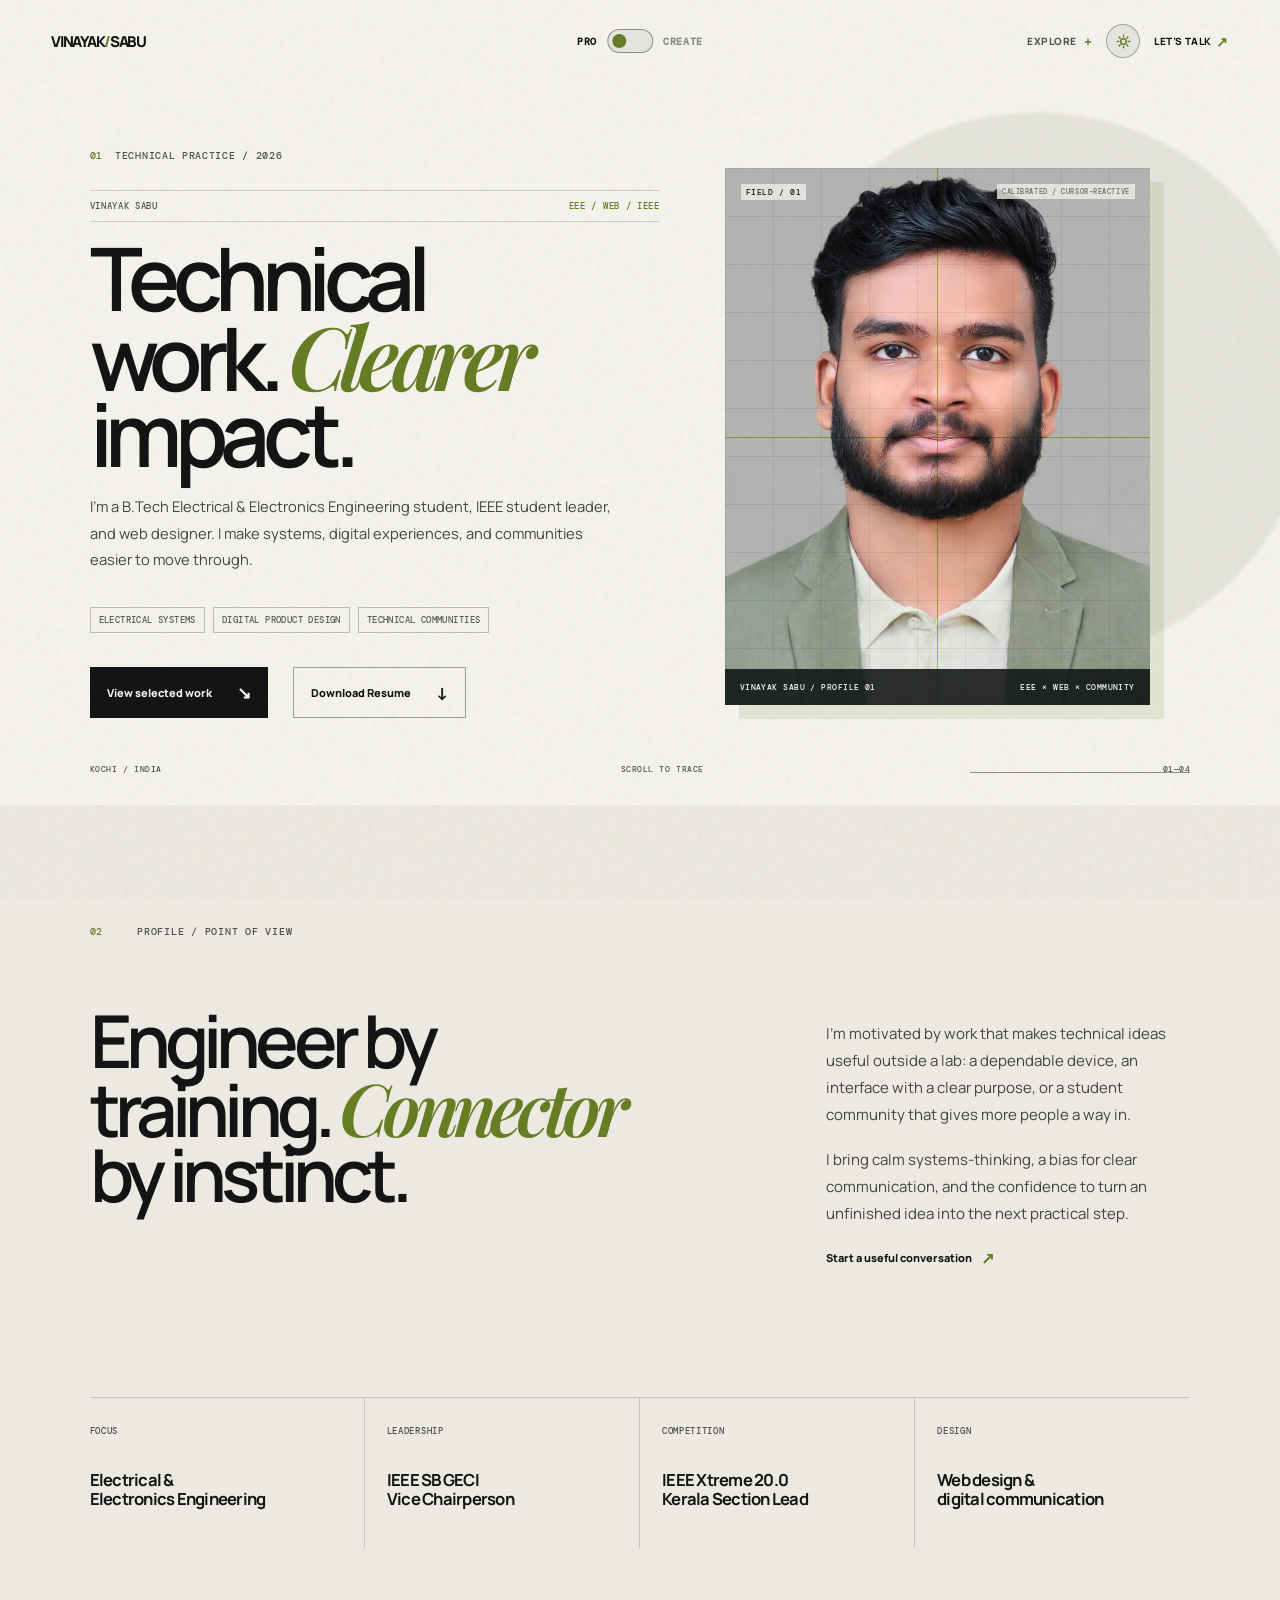
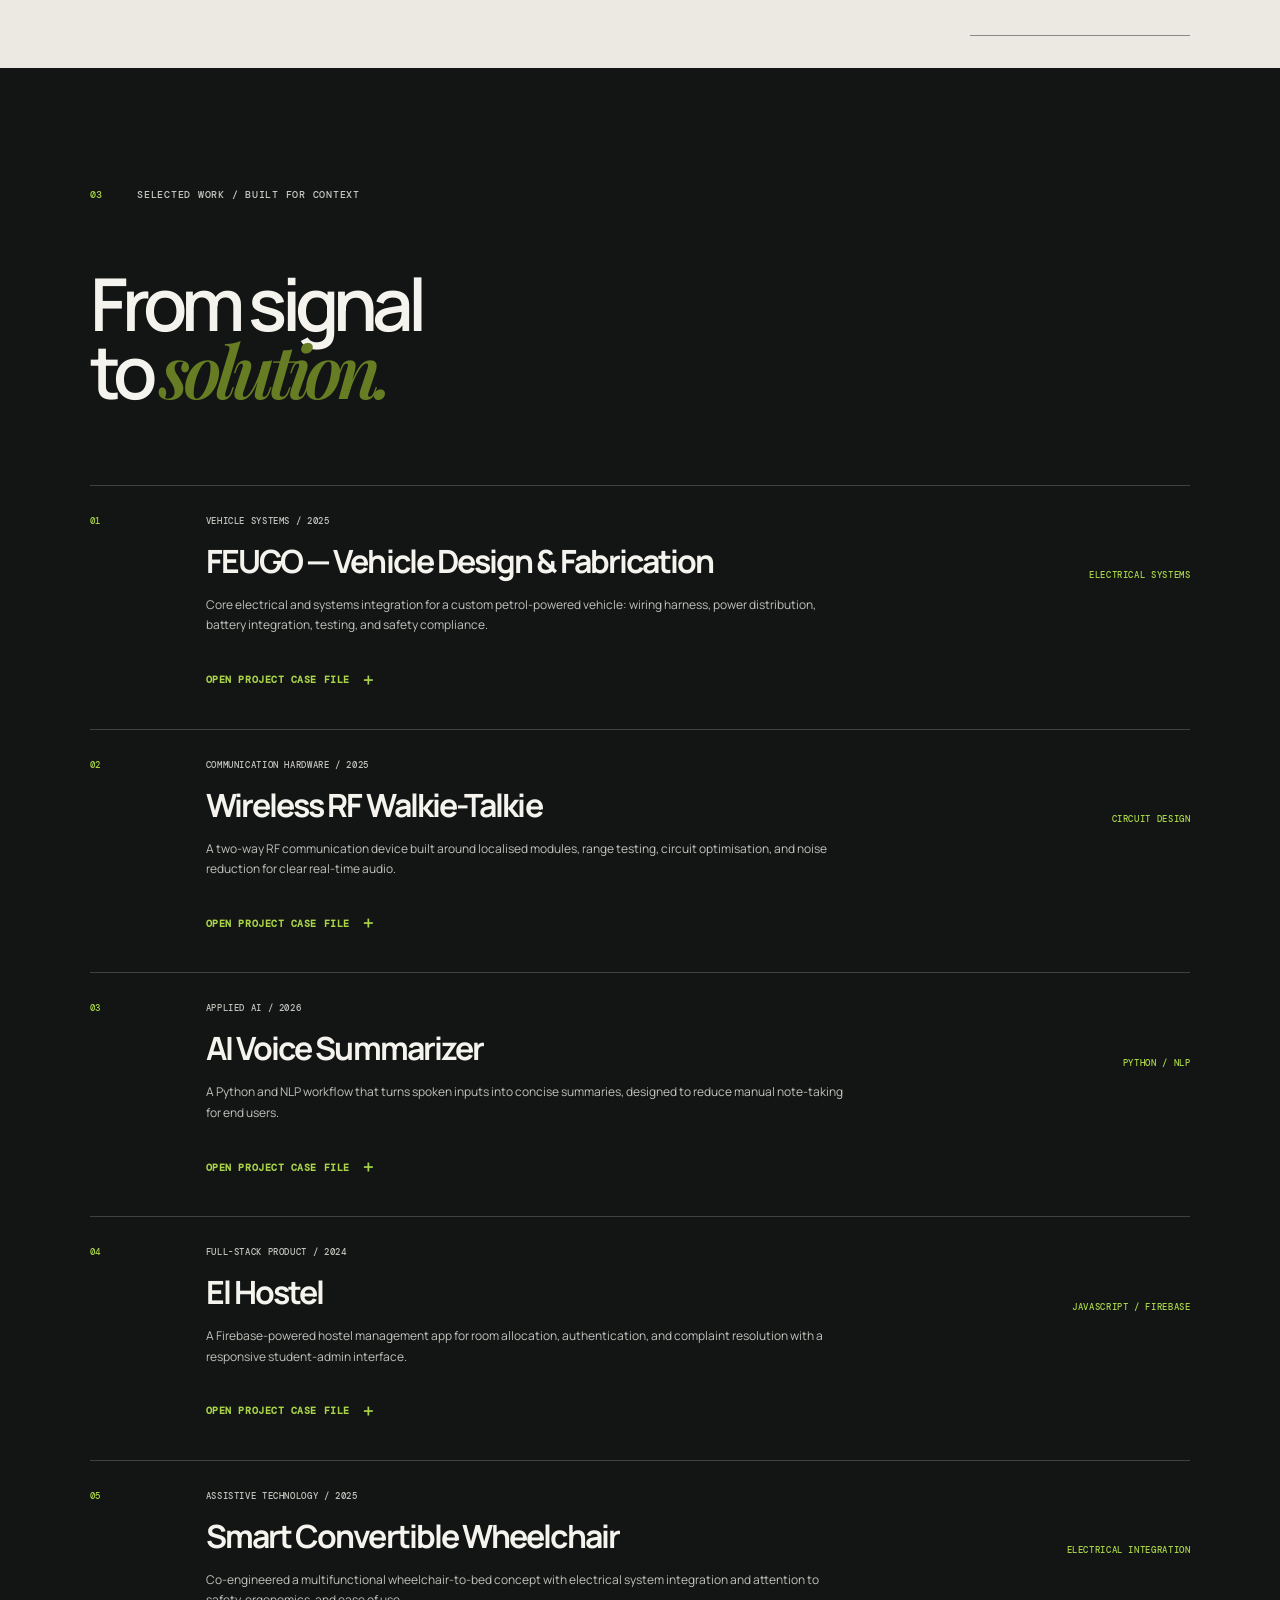
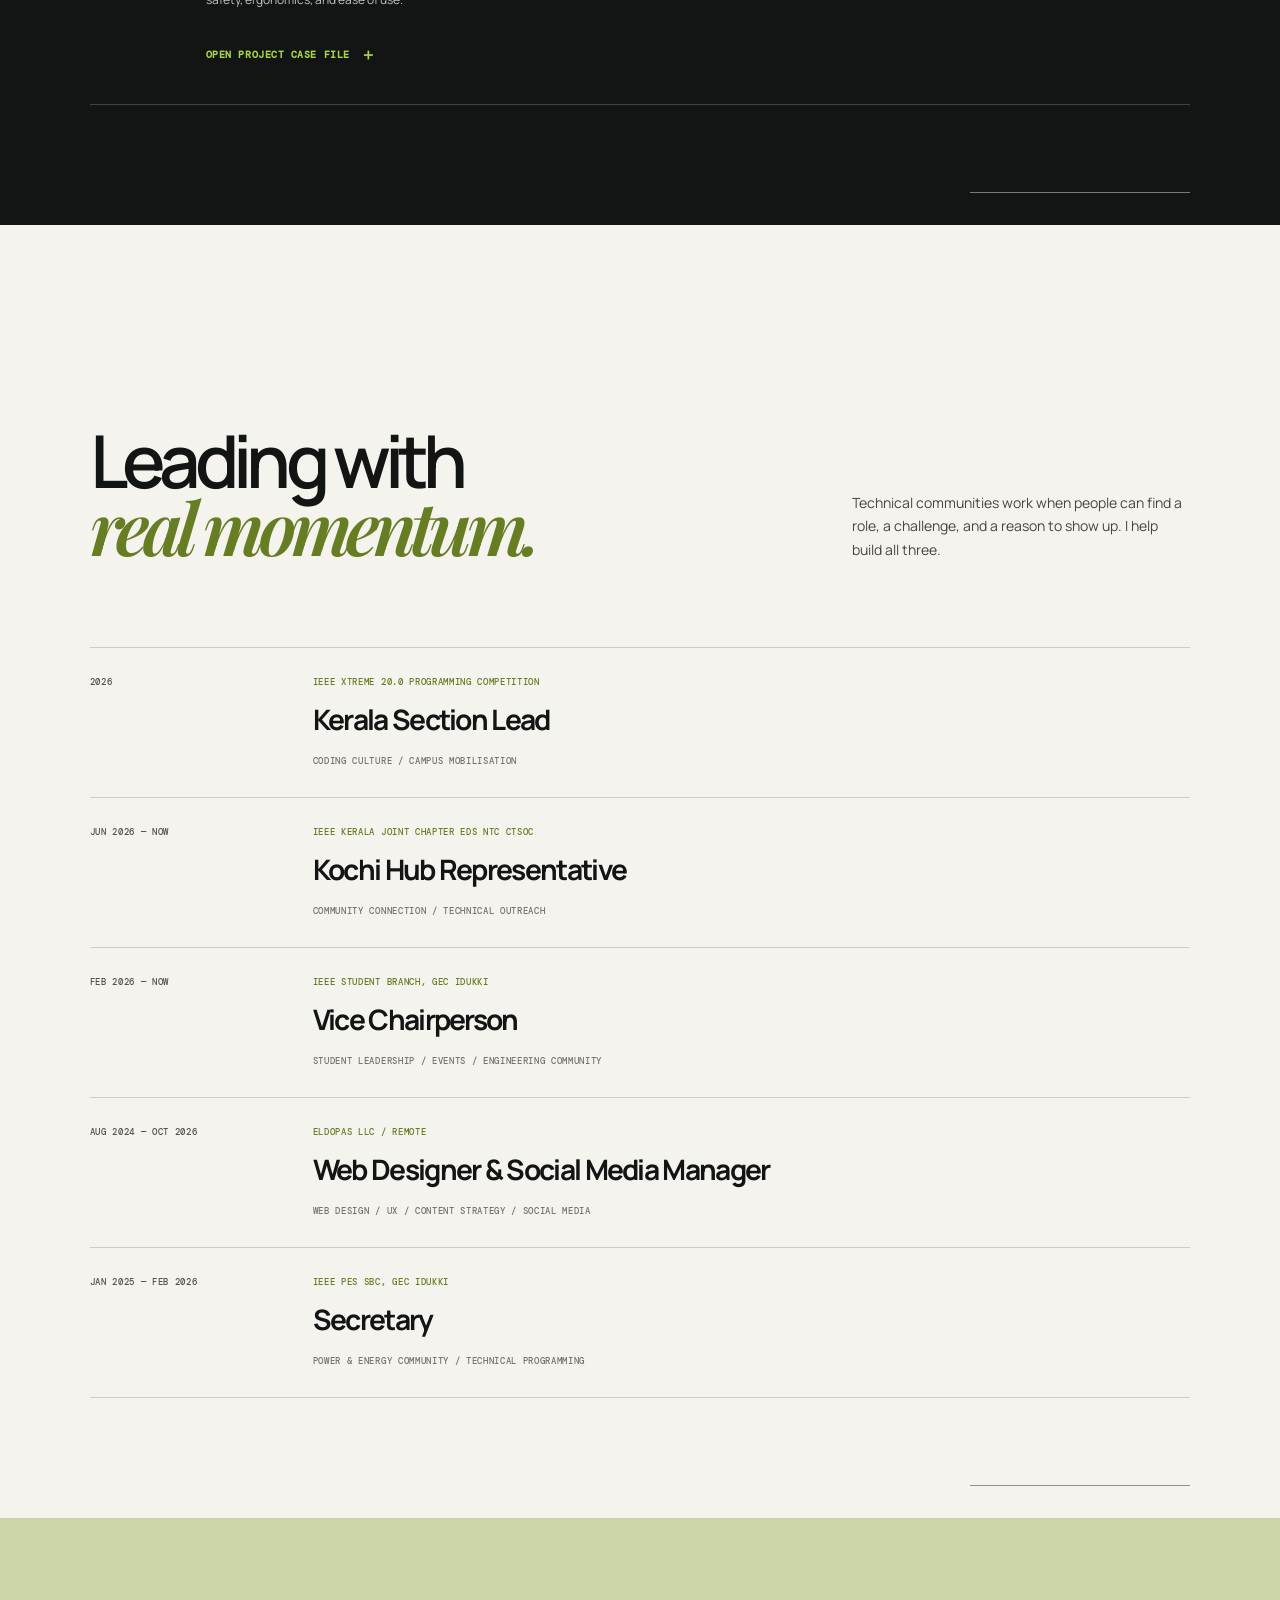
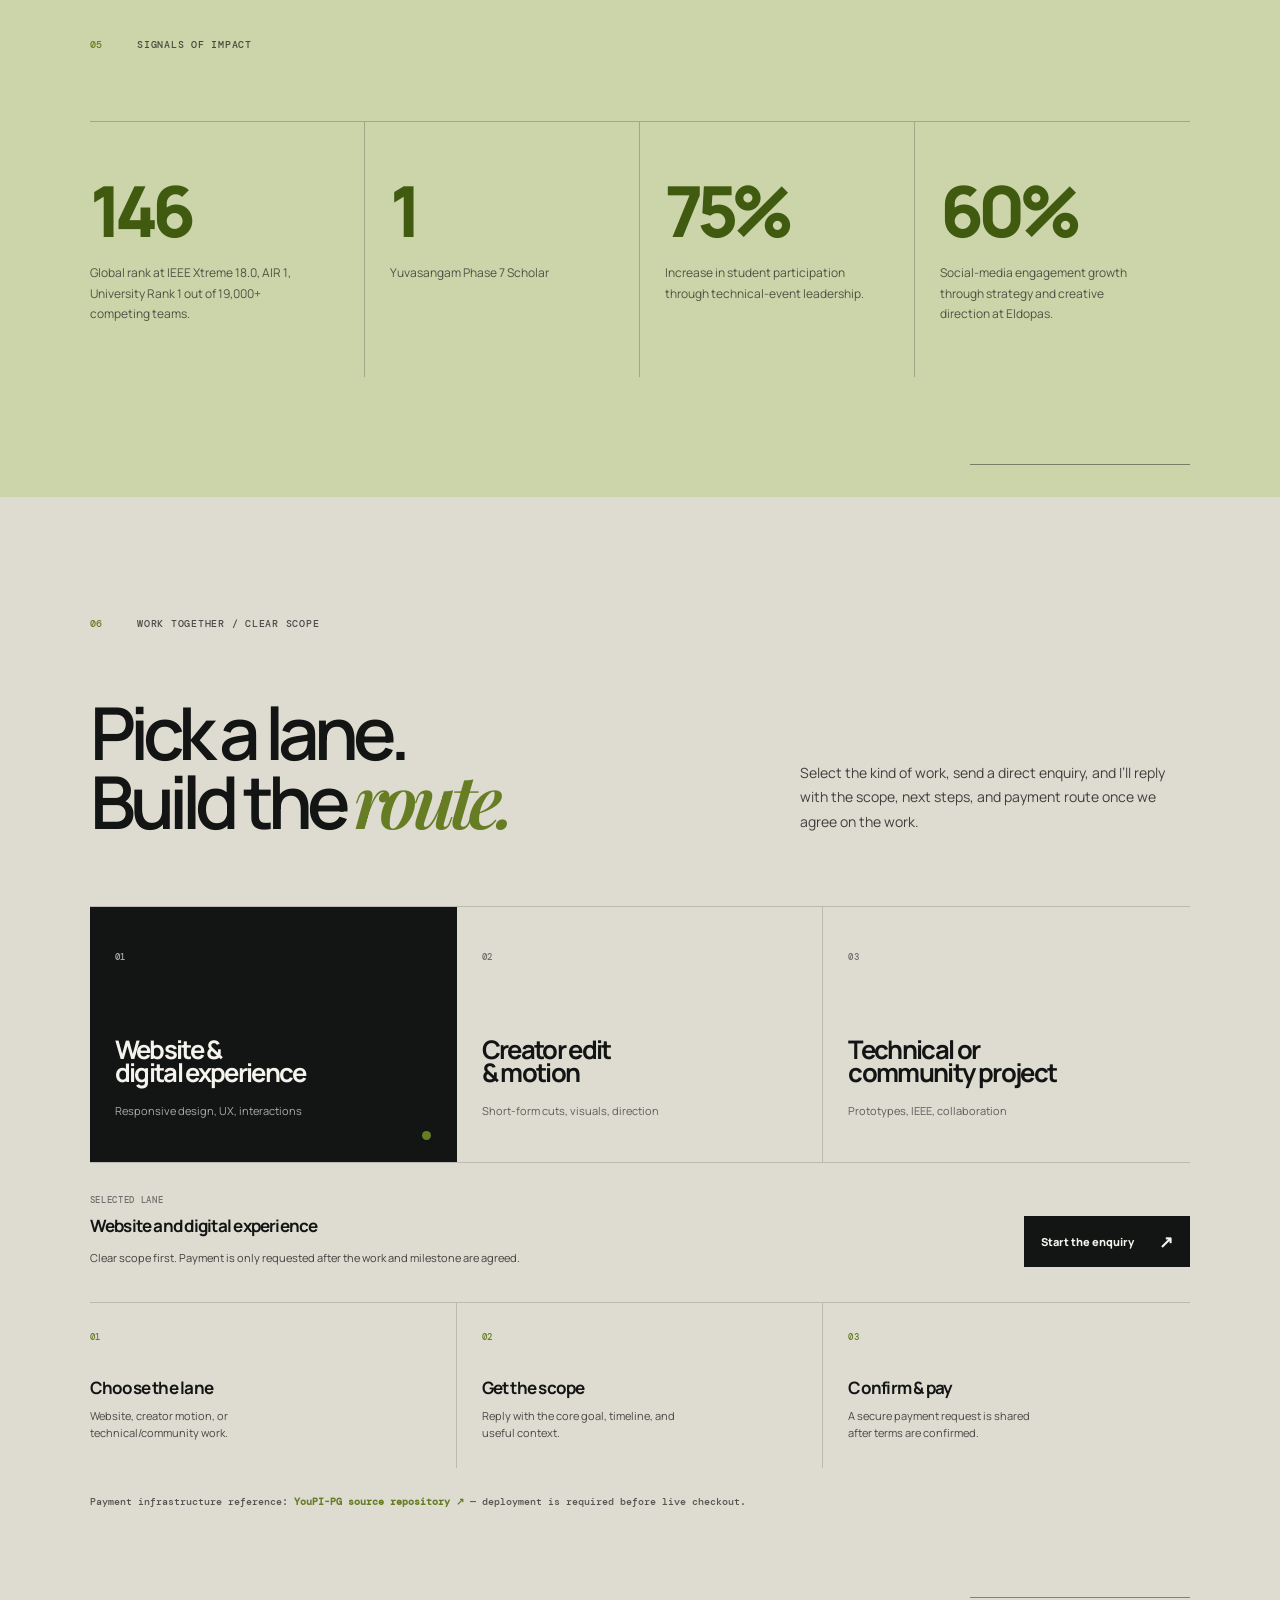
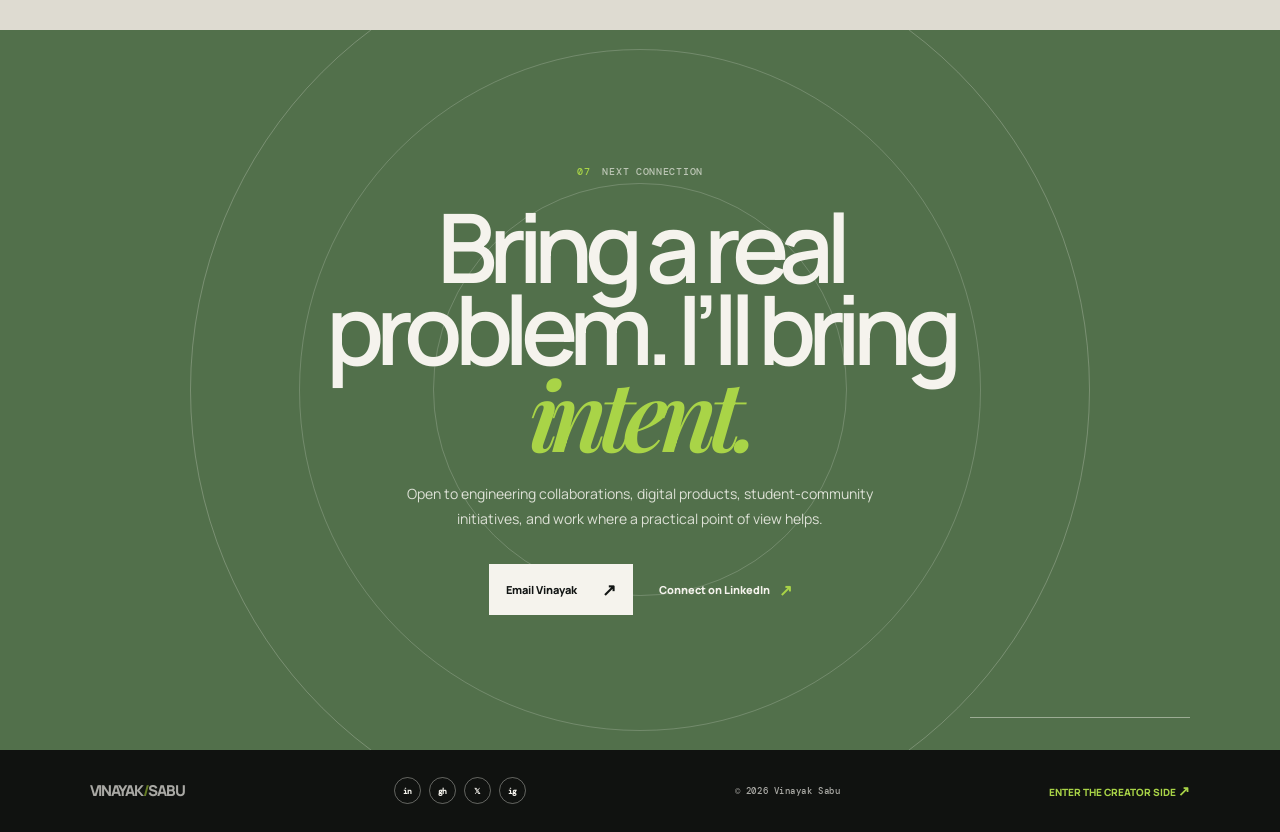
==== commit 2d891342: "Fix mobile alignment issues: clean 3-zone header, stacked hero buttons, and responsive touch targets" ====
--- a/index.html
+++ b/index.html
@@ -23,17 +23,17 @@
   <div class="cursor-orbit" aria-hidden="true"><span>OPEN</span></div>
   <header class="site-header">
     <a class="wordmark" href="index.html" aria-label="Vinayak Sabu professional portfolio">VINAYAK<span>/</span>SABU</a>
-    <nav aria-label="Primary navigation"><a class="identity-switch identity-switch--pro" href="creative.html"
+    <nav class="site-nav" aria-label="Primary navigation"><a class="identity-switch identity-switch--pro" href="creative.html"
         aria-label="Switch to the creative side"><span aria-current="page">PRO</span><i
-          aria-hidden="true"><b></b></i><span>CREATE</span></a>
+          aria-hidden="true"><b></b></i><span>CREATE</span></a></nav>
+    <div class="header-actions">
       <details class="nav-menu">
         <summary>Explore <span>+</span></summary>
         <div><a href="#about">About</a><a href="#work">Projects</a><a href="#leadership">Leadership</a><a
             href="assets/vinayak-sabu-resume.pdf" download="Vinayak_Sabu_Resume.pdf" data-resume-link>Resume ↓</a><a
             href="#book">Work together</a><a href="#contact">Contact</a></div>
       </details>
-    </nav>
-    <div class="header-actions"><button class="theme-toggle" type="button" data-theme-toggle
+      <button class="theme-toggle" type="button" data-theme-toggle
         aria-label="Toggle colour theme" aria-pressed="false"><span data-theme-label>Night</span><i
           aria-hidden="true"><svg class="theme-icon theme-icon--sun" viewBox="0 0 24 24" width="15" height="15"
             fill="none" stroke="currentColor" stroke-width="2.2" stroke-linecap="round" stroke-linejoin="round"
@@ -45,7 +45,8 @@
           </svg><svg class="theme-icon theme-icon--moon" viewBox="0 0 24 24" width="15" height="15" fill="currentColor"
             aria-hidden="true">
             <path d="M21 12.79A9 9 0 1 1 11.21 3 7 7 0 0 0 21 12.79z"></path>
-          </svg></i></button><a class="header-contact" href="#contact">Let’s talk <span>↗</span></a></div>
+          </svg></i></button><a class="header-contact" href="#contact">Let’s talk <span>↗</span></a>
+    </div>
   </header>
 
   <main id="main">
--- a/styles.css
+++ b/styles.css
@@ -45,7 +45,7 @@
 body.is-night.pro-page { background: #121514; color: #f5f3ed; }.is-night.pro-page .site-header { color: #f5f3ed; }.is-night.pro-page .nav-link { color: rgba(245,243,237,.58); }.is-night.pro-page .nav-link.is-active { color: #f5f3ed; }.is-night.pro-page .pro-hero, .is-night.pro-page .leadership { color: #f5f3ed; background: #121514; }.is-night.pro-page .pro-hero::before { background: #1c211e; }.is-night.pro-page .hero-intro, .is-night.pro-page .kicker, .is-night.pro-page .hero-index, .is-night.pro-page .profile-copy p, .is-night.pro-page .leadership-head p, .is-night.pro-page .timeline-item span { color: rgba(245,243,237,.65); }.is-night.pro-page .hero-intro strong { color: #f5f3ed; }.is-night.pro-page .profile { background: #1c211e; }.is-night.pro-page .profile-copy .text-link { color: #f5f3ed; }.is-night.pro-page .button--outline { color: #f5f3ed; border-color: rgba(245,243,237,.35); background: transparent; }.is-night.pro-page .button--outline:hover { color: #121514; background: var(--green); border-color: var(--green); }.is-night.pro-page .credential-strip, .is-night.pro-page .credential-strip article, .is-night.pro-page .timeline, .is-night.pro-page .timeline-item { border-color: rgba(245,243,237,.2); }.is-night.pro-page .credential-strip span, .is-night.pro-page .timeline-item time { color: rgba(245,243,237,.48); }.is-night.pro-page .section--sage { background: #637645; }.is-night.pro-page .outcome span { color: #d8ef78; }.is-night.pro-page .outcome p { color: rgba(245,243,237,.8); }.is-night.pro-page .outcome-grid, .is-night.pro-page .outcome { border-color: rgba(245,243,237,.22); }.is-night.creative-page { background: #fff0e6; color: #1c0c23; }.is-night.creative-page .site-header--creative { color: #1c0c23; }.is-night.creative-page .nav-link--creative { color: rgba(28,12,35,.6); }.is-night.creative-page .nav-link--creative.is-active { color: #1c0c23; }.is-night.creative-page .creative-hero { background: #fff0e6; }.is-night.creative-page .creative-hero__noise { opacity: .5; background-image: linear-gradient(115deg, transparent 45%, rgba(111,45,95,.12) 45%, rgba(111,45,95,.12) 46%, transparent 46%), linear-gradient(rgba(28,12,35,.06) 1px, transparent 1px); }.is-night.creative-page .creator-stamp, .is-night.creative-page .creator-kicker, .is-night.creative-page .creative-hero__copy > p:not(.creator-kicker), .is-night.creative-page .creator-scroll { color: rgba(28,12,35,.65); }.is-night.creative-page .creative-hero h1 { color: #1c0c23; }.is-night.creative-page .reel-room { background: #fff0e6; }.is-night.creative-page .reel-head .creative-display { color: #1c0c23; }.is-night.creative-page .reel-head p { color: rgba(28,12,35,.67); }.is-night.creative-page .creator-notes { color: #fff2e8; background: #321938; }
 
 @media (max-width: 900px) { .pro-hero, .creative-hero { grid-template-columns: 1fr; gap: 48px; }.pro-hero { min-height: auto; padding-top: 135px; }.pro-portrait { justify-self: start; width: min(100%, 500px); }.pro-hero::before { width: 100%; height: 47%; }.hero-index { position: static; grid-column: 1; margin-top: 10px; }.profile-grid, .leadership-head, .creative-about__grid, .reel-head, .notes-layout { grid-template-columns: 1fr; }.profile-copy, .leadership-head p { max-width: 530px; }.credential-strip, .outcome-grid { grid-template-columns: 1fr 1fr; }.credential-strip article:nth-child(2), .outcome:nth-child(2) { border-right: 0; }.credential-strip article:nth-child(n+3), .outcome:nth-child(n+3) { border-top: 1px solid var(--line); }.project-row { grid-template-columns: 48px 1fr; }.project-skill { grid-column: 2; justify-self: start; text-align: left; }.creative-hero { min-height: auto; padding-top: 135px; }.creator-portrait { justify-self: start; width: min(100%, 550px); }.creator-stamp { top: 95px; }.reel-card--gold, .reel-card--photo, .reel-card--violet, .reel-card--white { grid-column: span 6; } }
-@media (max-width: 590px) { .site-header { height: 65px; padding: 0 20px; }.site-header nav { display: none; }.header-actions { gap: 14px; }.header-contact { font-size: 9px; }.pro-hero, .creative-hero { padding-right: 20px; padding-left: 20px; }.pro-hero { padding-top: 113px; padding-bottom: 35px; }.pro-hero h1 { font-size: clamp(52px, 15vw, 76px); }.hero-index { font-size: 7px; }.hero-index span:nth-child(2) { display: none; }.pro-portrait { width: 100%; }.section, .creative-section { padding: 83px 20px; }.section-label, .creator-section-label { gap: 20px; margin-bottom: 45px; }.credential-strip, .outcome-grid { grid-template-columns: 1fr; }.credential-strip article, .credential-strip article + article, .outcome, .outcome + .outcome { min-height: auto; padding: 20px 0; border-right: 0; border-top: 1px solid var(--line); }.credential-strip article:first-child, .outcome:first-child { border-top: 0; }.credential-strip strong { margin-top: 19px; }.project-ledger { margin-top: 50px; }.project-row { gap: 13px; padding: 23px 0; }.project-row h3 { font-size: 21px; }.timeline-item { grid-template-columns: 1fr; gap: 13px; }.timeline-item h3 { font-size: 22px; }.outcome span { margin: 23px 0 19px; }.contact { min-height: 620px; padding-right: 20px; padding-left: 20px; }.contact-title { font-size: clamp(52px, 15vw, 78px); }.contact-actions, .creative-contact-actions { flex-direction: column; gap: 18px; }.footer { min-height: 70px; }.footer p { display: none; }.footer > a:last-child { font-size: 9px; }.creative-hero { gap: 35px; padding-top: 113px; padding-bottom: 42px; }.creative-hero h1 { font-size: clamp(68px, 20vw, 94px); }.creator-stamp { top: 81px; right: 20px; font-size: 7px; }.creator-portrait { width: 100%; }.creative-about__copy p { font-size: 14px; }.reel-grid { grid-template-columns: 1fr; }.reel-card--gold, .reel-card--photo, .reel-card--violet, .reel-card--white { grid-column: auto; min-height: 285px; }.creative-collab { min-height: 620px; padding-right: 20px; padding-left: 20px; }.creative-contact-title { font-size: clamp(54px, 16vw, 82px); }.rights-note { margin-top: 40px; } }
+@media (max-width: 590px) { .site-header { height: 65px; padding: 0 20px; }.header-actions { gap: 14px; }.header-contact { font-size: 9px; }.pro-hero, .creative-hero { padding-right: 20px; padding-left: 20px; }.pro-hero { padding-top: 113px; padding-bottom: 35px; }.pro-hero h1 { font-size: clamp(52px, 15vw, 76px); }.hero-index { font-size: 7px; }.hero-index span:nth-child(2) { display: none; }.pro-portrait { width: 100%; }.section, .creative-section { padding: 83px 20px; }.section-label, .creator-section-label { gap: 20px; margin-bottom: 45px; }.credential-strip, .outcome-grid { grid-template-columns: 1fr; }.credential-strip article, .credential-strip article + article, .outcome, .outcome + .outcome { min-height: auto; padding: 20px 0; border-right: 0; border-top: 1px solid var(--line); }.credential-strip article:first-child, .outcome:first-child { border-top: 0; }.credential-strip strong { margin-top: 19px; }.project-ledger { margin-top: 50px; }.project-row { gap: 13px; padding: 23px 0; }.project-row h3 { font-size: 21px; }.timeline-item { grid-template-columns: 1fr; gap: 13px; }.timeline-item h3 { font-size: 22px; }.outcome span { margin: 23px 0 19px; }.contact { min-height: 620px; padding-right: 20px; padding-left: 20px; }.contact-title { font-size: clamp(52px, 15vw, 78px); }.contact-actions, .creative-contact-actions { flex-direction: column; gap: 18px; }.footer { min-height: 70px; }.footer p { display: none; }.footer > a:last-child { font-size: 9px; }.creative-hero { gap: 35px; padding-top: 113px; padding-bottom: 42px; }.creative-hero h1 { font-size: clamp(68px, 20vw, 94px); }.creator-stamp { top: 81px; right: 20px; font-size: 7px; }.creator-portrait { width: 100%; }.creative-about__copy p { font-size: 14px; }.reel-grid { grid-template-columns: 1fr; }.reel-card--gold, .reel-card--photo, .reel-card--violet, .reel-card--white { grid-column: auto; min-height: 285px; }.creative-collab { min-height: 620px; padding-right: 20px; padding-left: 20px; }.creative-contact-title { font-size: clamp(54px, 16vw, 82px); }.rights-note { margin-top: 40px; } }
 @media (prefers-reduced-motion: reduce) { html { scroll-behavior: auto; }.reveal { opacity: 1; transform: none; transition: none; }.creator-portrait figcaption i, .audio-bars i { animation: none; }.pro-portrait img, .creator-portrait img { transform: none; }.button, .creator-button { transition: none; } }
 
 /* Pointer values are calculated in pixels by script: no experimental CSS arithmetic. */
@@ -204,7 +204,420 @@
 @keyframes count-glow { 45% { color: #f5f3ed; text-shadow: 0 0 24px rgba(245,243,237,.7); } }
 
 @media (max-width: 900px) { .project-dossier__content { grid-template-columns: 1fr; }.project-visual { min-height: 205px; }.booking-steps { grid-template-columns: 1fr; }.booking-steps article, .booking-steps article + article { min-height: auto; padding: 20px 0; border-right: 0; border-bottom: 1px solid var(--line); }.booking-steps article:last-child { border-bottom: 0; }.is-night.pro-page .booking-steps article { border-color: rgba(245,243,237,.2); } }
-@media (max-width: 590px) { .header-actions { gap: 10px; }.theme-toggle, .theme-toggle--creative { width: 30px; min-height: 30px; height: 30px; }.theme-toggle .theme-icon, .theme-toggle--creative .theme-icon { width: 13px; height: 13px; }.project-dossier { grid-column: 1 / -1; }.project-dossier__content { padding: 14px; }.project-dossier__links { gap: 12px; }.creative-hero__noise::after { bottom: 14%; font-size: 19px; }.instagram-reel-feed { padding: 15px; } }
+/* =========================================================
+   COMPREHENSIVE MOBILE LAYOUT SYSTEM (max-width: 768px)
+   ========================================================= */
+@media (max-width: 768px) {
+  /* Site Header: Clean 3-zone layout with equal vertical centering */
+  .site-header,
+  .site-header--creative {
+    position: absolute !important;
+    top: 0 !important;
+    left: 0 !important;
+    right: 0 !important;
+    width: 100% !important;
+    height: 64px !important;
+    padding: 0 16px !important;
+    display: flex !important;
+    align-items: center !important;
+    justify-content: space-between !important;
+    gap: 8px !important;
+    box-sizing: border-box !important;
+    z-index: 50 !important;
+  }
+  .site-header .wordmark,
+  .site-header--creative .wordmark--creative {
+    font-size: 13px !important;
+    font-weight: 800 !important;
+    letter-spacing: -.06em !important;
+    line-height: 1 !important;
+    white-space: nowrap !important;
+    flex-shrink: 0 !important;
+    margin: 0 !important;
+  }
+
+  /* Center Navigation & Identity Switch */
+  .site-header .site-nav,
+  .site-header nav {
+    position: static !important;
+    left: auto !important;
+    transform: none !important;
+    display: flex !important;
+    align-items: center !important;
+    justify-content: center !important;
+    flex: 1 !important;
+    min-width: 0 !important;
+    margin: 0 4px !important;
+  }
+  .identity-switch {
+    display: inline-flex !important;
+    align-items: center !important;
+    justify-content: center !important;
+    gap: 5px !important;
+    min-width: 0 !important;
+    min-height: 32px !important;
+    font-size: 8px !important;
+    letter-spacing: .05em !important;
+    white-space: nowrap !important;
+    padding: 0 !important;
+  }
+  .identity-switch i {
+    width: 32px !important;
+    height: 18px !important;
+    border-radius: 999px !important;
+  }
+  .identity-switch i b {
+    top: 3px !important;
+    left: 3px !important;
+    width: 10px !important;
+    height: 10px !important;
+    border-radius: 50% !important;
+  }
+  .identity-switch--creative i b {
+    transform: translateX(14px) !important;
+  }
+
+  /* Right Action Buttons: Nav Menu & Theme Toggle */
+  .header-actions {
+    display: flex !important;
+    align-items: center !important;
+    gap: 8px !important;
+    margin-left: 0 !important;
+    flex-shrink: 0 !important;
+  }
+  .header-contact,
+  .header-contact--creative {
+    display: none !important;
+  }
+  .nav-menu,
+  .nav-menu--creative {
+    position: relative !important;
+    display: inline-block !important;
+    margin: 0 !important;
+  }
+  .nav-menu summary {
+    display: inline-flex !important;
+    align-items: center !important;
+    justify-content: center !important;
+    gap: 5px !important;
+    padding: 0 11px !important;
+    height: 32px !important;
+    min-height: 32px !important;
+    border-radius: 999px !important;
+    border: 1px solid var(--line) !important;
+    font-size: 9px !important;
+    font-weight: 800 !important;
+    letter-spacing: .05em !important;
+    box-sizing: border-box !important;
+    background: rgba(245,243,237,.92) !important;
+    backdrop-filter: blur(12px) !important;
+    cursor: pointer !important;
+  }
+  .is-night.pro-page .nav-menu summary {
+    border-color: rgba(245,243,237,.25) !important;
+    background: rgba(18,21,20,.92) !important;
+    color: #f5f3ed !important;
+  }
+  .nav-menu--creative summary {
+    border-color: rgba(255,242,232,.3) !important;
+    background: rgba(21,14,36,.92) !important;
+    color: #fff2e8 !important;
+  }
+  .is-night.creative-page .nav-menu--creative summary {
+    border-color: rgba(28,12,35,.25) !important;
+    background: rgba(255,240,230,.95) !important;
+    color: #1c0c23 !important;
+  }
+  .theme-toggle,
+  .theme-toggle--creative {
+    width: 32px !important;
+    min-height: 32px !important;
+    height: 32px !important;
+    border-radius: 50% !important;
+    display: inline-flex !important;
+    align-items: center !important;
+    justify-content: center !important;
+    padding: 0 !important;
+    box-sizing: border-box !important;
+    flex-shrink: 0 !important;
+  }
+  .theme-toggle .theme-icon,
+  .theme-toggle--creative .theme-icon {
+    width: 14px !important;
+    height: 14px !important;
+  }
+  .nav-menu > div {
+    position: absolute !important;
+    top: calc(100% + 8px) !important;
+    right: 0 !important;
+    left: auto !important;
+    width: 190px !important;
+    z-index: 100 !important;
+    box-shadow: 0 16px 36px rgba(0,0,0,0.2) !important;
+    border-radius: 6px !important;
+    max-height: calc(100vh - 85px) !important;
+    overflow-y: auto !important;
+  }
+
+  /* Hero Section Alignment */
+  .pro-hero,
+  .creative-hero {
+    min-height: auto !important;
+    padding: 105px 20px 45px !important;
+    display: flex !important;
+    flex-direction: column !important;
+    gap: 32px !important;
+  }
+  .pro-hero h1 {
+    font-size: clamp(42px, 12.5vw, 64px) !important;
+    line-height: .92 !important;
+    letter-spacing: -.07em !important;
+    word-break: break-word !important;
+    margin-bottom: 18px !important;
+  }
+  .creative-hero h1 {
+    font-size: clamp(48px, 14vw, 76px) !important;
+    line-height: .92 !important;
+    letter-spacing: -.07em !important;
+    margin-bottom: 18px !important;
+  }
+  .hero-intro,
+  .creative-hero__copy > p:not(.creator-kicker) {
+    font-size: 14px !important;
+    line-height: 1.7 !important;
+    margin-bottom: 24px !important;
+    max-width: 100% !important;
+  }
+  .hero-identity {
+    display: flex !important;
+    justify-content: space-between !important;
+    width: 100% !important;
+    font-size: 8px !important;
+    margin-bottom: 14px !important;
+  }
+  .hero-specialties {
+    display: flex !important;
+    flex-wrap: wrap !important;
+    gap: 6px !important;
+    width: 100% !important;
+    margin-bottom: 26px !important;
+  }
+  .hero-specialties li {
+    font-size: 8px !important;
+    padding: 5px 8px !important;
+  }
+
+  /* Hero Buttons Alignment - Full Width & Stacked with Equal Tap Targets */
+  .hero-buttons {
+    display: flex !important;
+    flex-direction: column !important;
+    width: 100% !important;
+    gap: 12px !important;
+    align-items: stretch !important;
+    margin-top: 8px !important;
+  }
+  .hero-buttons .button {
+    width: 100% !important;
+    min-height: 50px !important;
+    height: 50px !important;
+    box-sizing: border-box !important;
+    display: flex !important;
+    align-items: center !important;
+    justify-content: space-between !important;
+    padding: 0 20px !important;
+    font-size: 11px !important;
+    letter-spacing: .04em !important;
+    border-radius: 2px !important;
+  }
+  .creator-hero-actions {
+    display: flex !important;
+    flex-direction: column !important;
+    width: 100% !important;
+    gap: 12px !important;
+    align-items: stretch !important;
+    margin-top: 8px !important;
+  }
+  .creator-hero-actions .creator-button,
+  .creator-hero-actions .chaos-toggle {
+    width: 100% !important;
+    min-height: 50px !important;
+    height: 50px !important;
+    box-sizing: border-box !important;
+    display: flex !important;
+    align-items: center !important;
+    justify-content: space-between !important;
+    padding: 0 20px !important;
+    font-size: 11px !important;
+    border-radius: 2px !important;
+  }
+
+  /* Portraits & Grid Alignment */
+  .pro-portrait,
+  .creator-portrait {
+    width: 100% !important;
+    max-width: 380px !important;
+    aspect-ratio: 1 !important;
+    margin: 12px auto 0 !important;
+    justify-self: center !important;
+  }
+  .hero-index {
+    position: static !important;
+    display: flex !important;
+    justify-content: space-between !important;
+    width: 100% !important;
+    margin-top: 14px !important;
+    font-size: 8px !important;
+  }
+
+  /* Sections & Spacing */
+  .section,
+  .creative-section {
+    padding: 72px 20px !important;
+  }
+  .display,
+  .creative-display {
+    font-size: clamp(34px, 9.5vw, 54px) !important;
+    line-height: .95 !important;
+  }
+  .profile-grid,
+  .creative-about__grid {
+    grid-template-columns: 1fr !important;
+    gap: 32px !important;
+  }
+  .profile-copy p,
+  .creative-about__copy p {
+    font-size: 14px !important;
+    line-height: 1.75 !important;
+  }
+  .credential-strip,
+  .outcome-grid {
+    grid-template-columns: 1fr !important;
+    margin-top: 48px !important;
+  }
+  .credential-strip article,
+  .outcome {
+    min-height: auto !important;
+    padding: 18px 0 !important;
+    border-right: 0 !important;
+    border-top: 1px solid var(--line) !important;
+  }
+  .credential-strip article:first-child,
+  .outcome:first-child {
+    border-top: 0 !important;
+  }
+  .timeline-item {
+    grid-template-columns: 1fr !important;
+    gap: 10px !important;
+    padding: 22px 0 !important;
+  }
+  .timeline-item h3 {
+    font-size: 20px !important;
+  }
+
+  /* Project Dossier */
+  .project-dossier {
+    grid-column: 1 / -1 !important;
+  }
+  .project-dossier__content {
+    padding: 16px !important;
+  }
+  .project-dossier__links {
+    gap: 12px !important;
+  }
+  .creative-hero__noise::after {
+    bottom: 14% !important;
+    font-size: 19px !important;
+  }
+  .instagram-reel-feed {
+    padding: 15px !important;
+  }
+
+  /* Booking & Service Buttons */
+  .service-picker {
+    grid-template-columns: 1fr !important;
+    gap: 12px !important;
+  }
+  .service-card {
+    min-height: auto !important;
+    padding: 20px !important;
+    border-right: 0 !important;
+    border-bottom: 1px solid var(--line) !important;
+  }
+  .booking-cta {
+    flex-direction: column !important;
+    align-items: stretch !important;
+    gap: 18px !important;
+  }
+  .booking-cta .button {
+    width: 100% !important;
+    min-height: 50px !important;
+    justify-content: space-between !important;
+    padding: 0 20px !important;
+    box-sizing: border-box !important;
+  }
+
+  /* Contact Actions */
+  .contact-actions,
+  .creative-contact-actions {
+    display: flex !important;
+    flex-direction: column !important;
+    align-items: stretch !important;
+    width: 100% !important;
+    gap: 12px !important;
+  }
+  .contact-actions .button,
+  .contact-actions .text-link,
+  .creative-contact-actions .creator-button,
+  .creative-contact-actions .creator-text-link {
+    width: 100% !important;
+    min-height: 50px !important;
+    box-sizing: border-box !important;
+    display: flex !important;
+    align-items: center !important;
+    justify-content: space-between !important;
+    padding: 0 20px !important;
+    font-size: 11px !important;
+  }
+  .contact-actions .text-link,
+  .creative-contact-actions .creator-text-link {
+    border: 1px solid var(--line) !important;
+  }
+  .is-night.pro-page .contact-actions .text-link {
+    border-color: rgba(245,243,237,.25) !important;
+  }
+  .creative-contact-actions .creator-text-link {
+    border-color: rgba(255,242,232,.3) !important;
+  }
+
+  /* Footer Alignment */
+  .footer,
+  .footer--creative {
+    display: flex !important;
+    flex-direction: column !important;
+    align-items: center !important;
+    justify-content: center !important;
+    text-align: center !important;
+    gap: 16px !important;
+    padding: 34px 20px !important;
+    min-height: auto !important;
+  }
+  .footer .wordmark,
+  .footer--creative .wordmark--creative {
+    margin: 0 !important;
+  }
+  .footer .social-icons,
+  .footer--creative .social-icons--creative {
+    margin: 0 !important;
+    justify-content: center !important;
+  }
+  .footer > a:last-child {
+    display: inline-flex !important;
+    align-items: center !important;
+    gap: 6px !important;
+    font-size: 10px !important;
+    margin-top: 4px !important;
+  }
+}
 @media (prefers-reduced-motion: reduce) { .button:hover span, .creator-button:hover span, .text-link:hover span, .creator-text-link:hover span, .reel-profile-link:hover span, .project-dossier__links a:hover span, .payment-source a:hover span, .creative-hero__noise::after, .creative-hero.motion-active .viewfinder, .creative-hero.motion-active .creator-hero-actions, .outcomes.motion-active .outcome span[data-count] { animation: none; } }
 
 .project-visual label, .project-visual [data-project-photo-state] { z-index: 3; }
